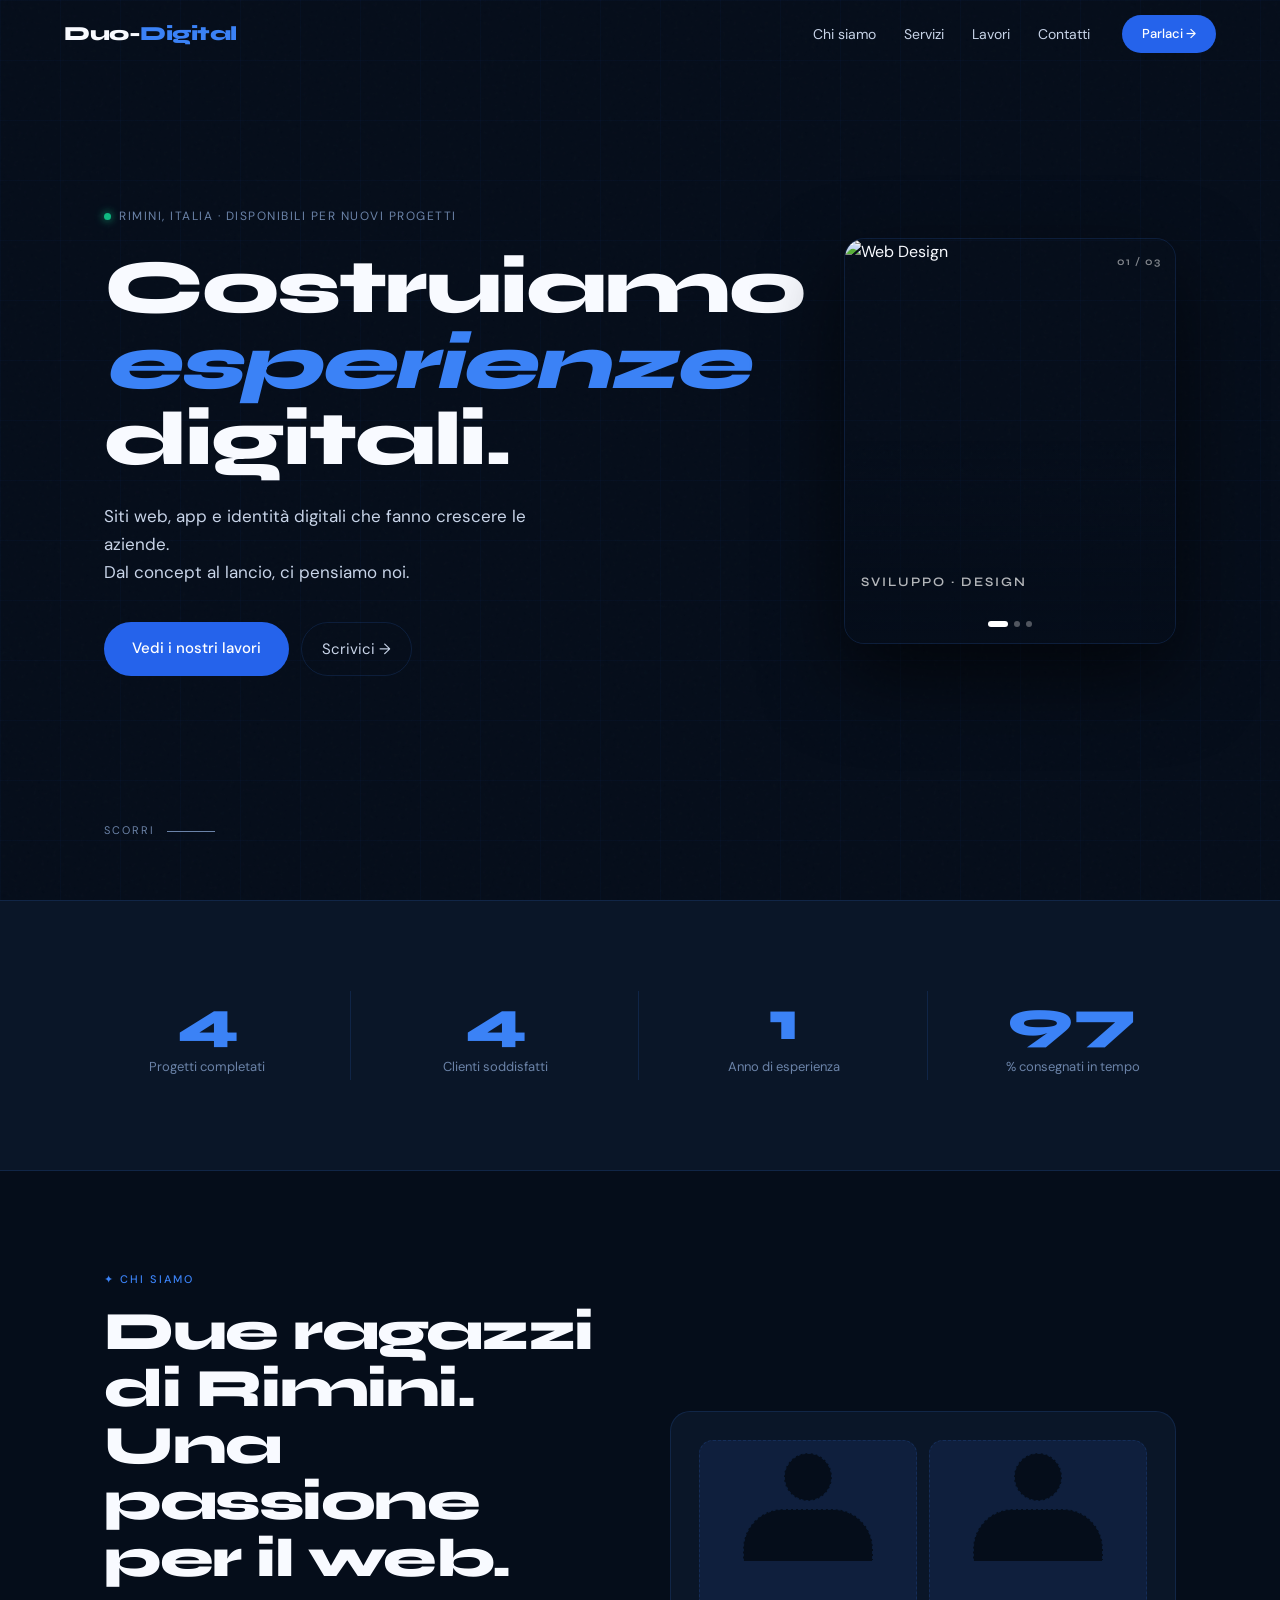
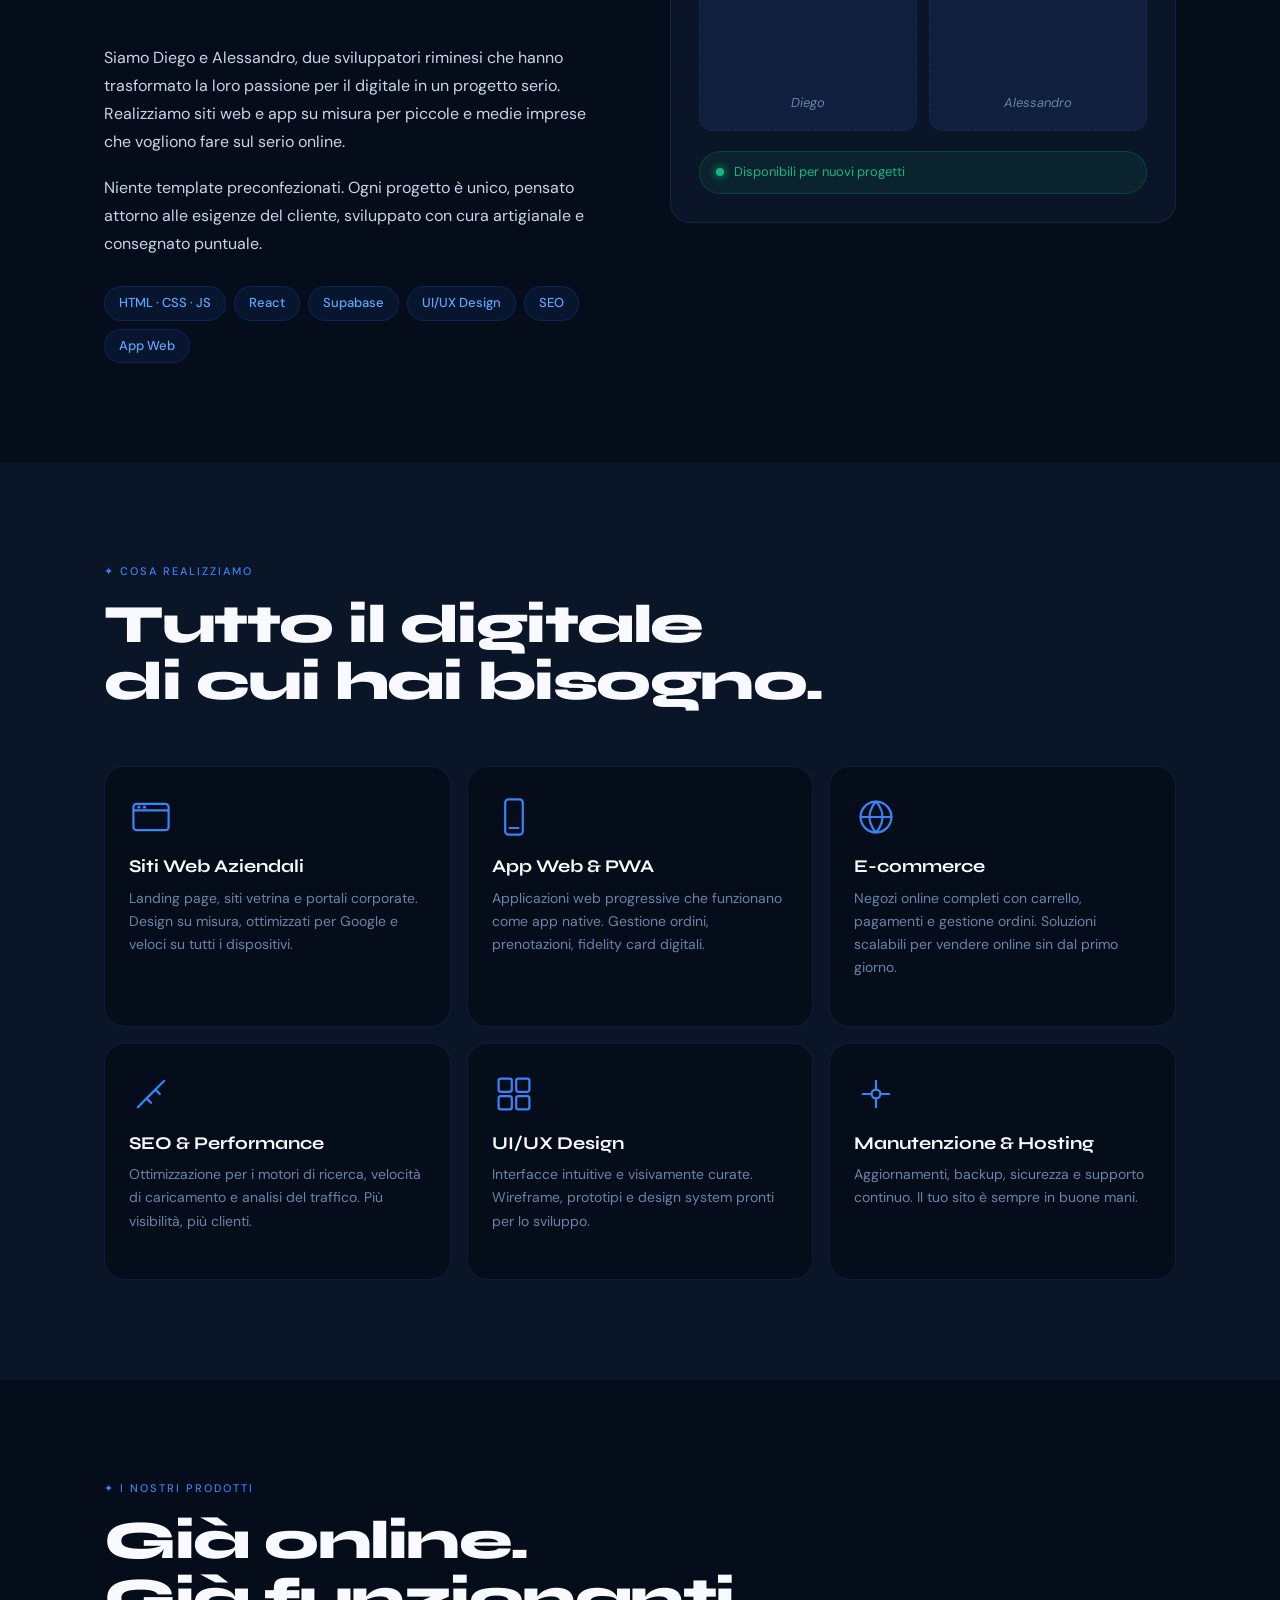
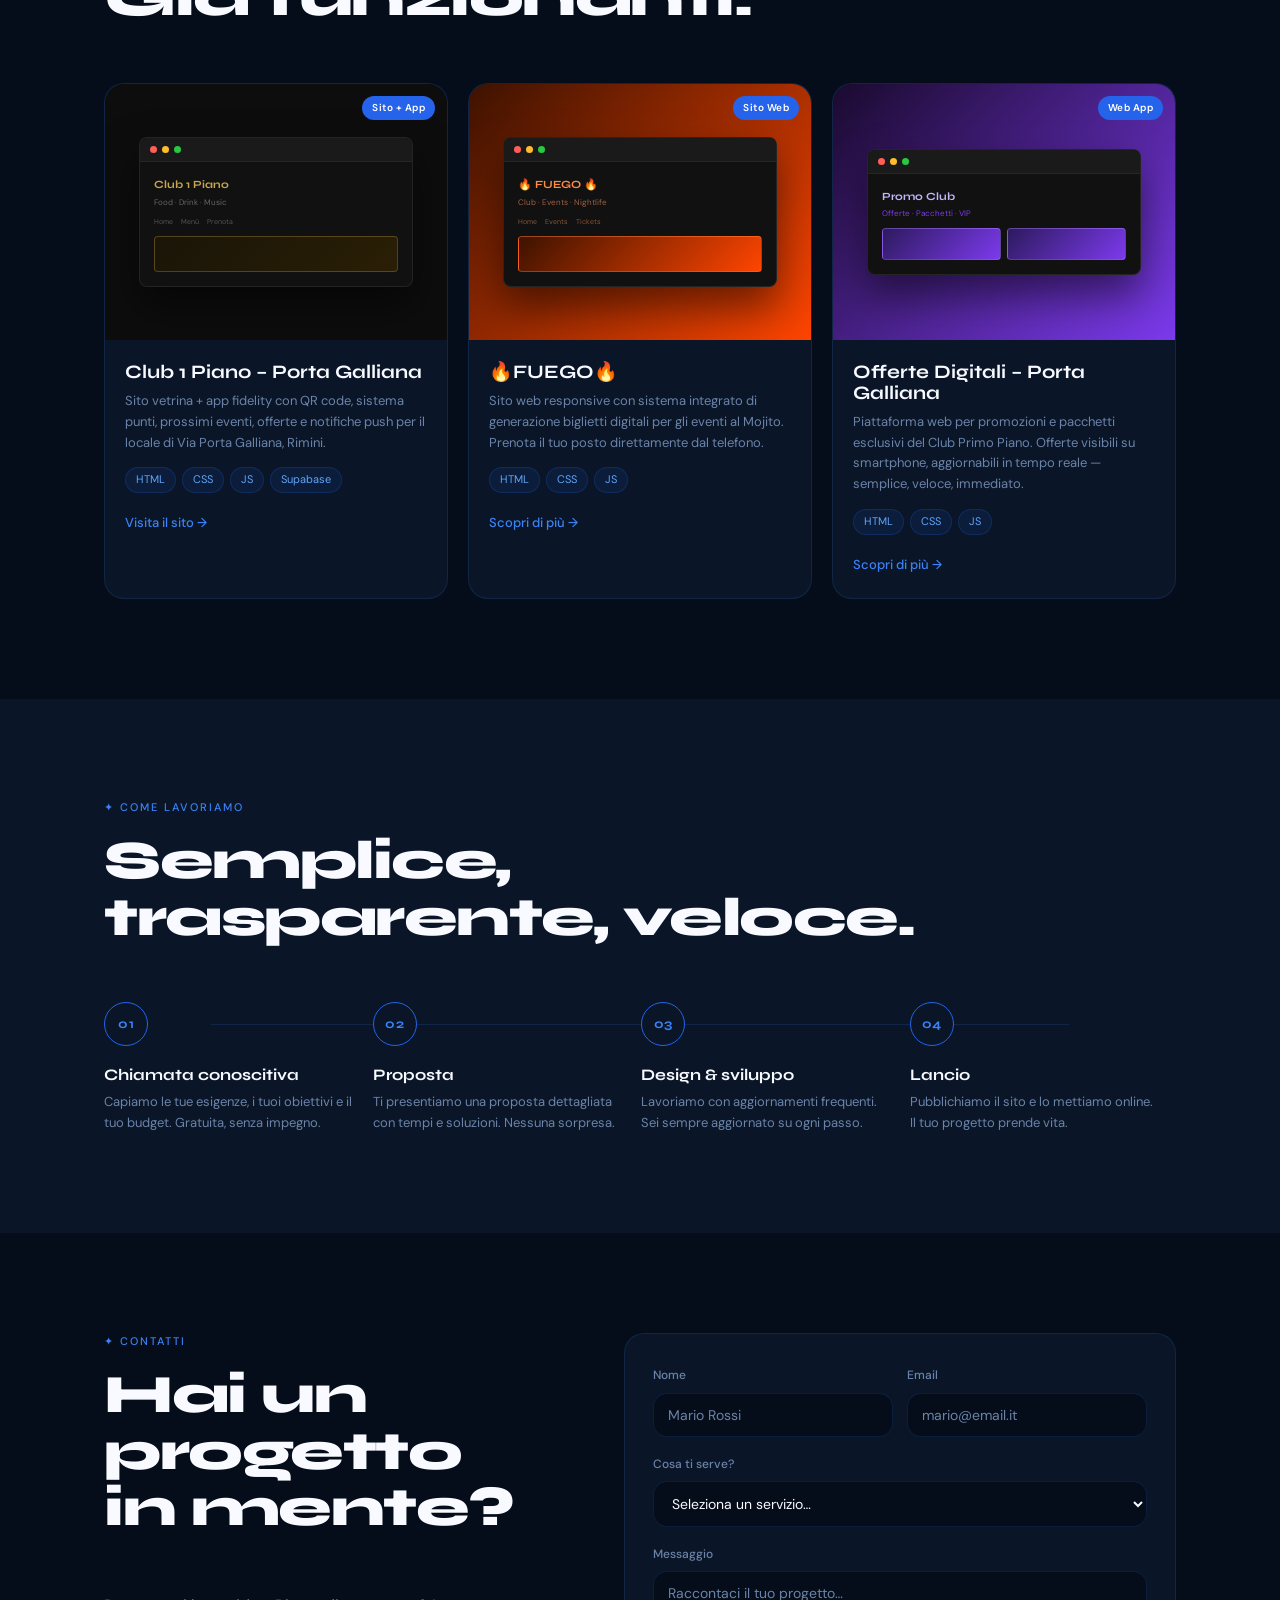
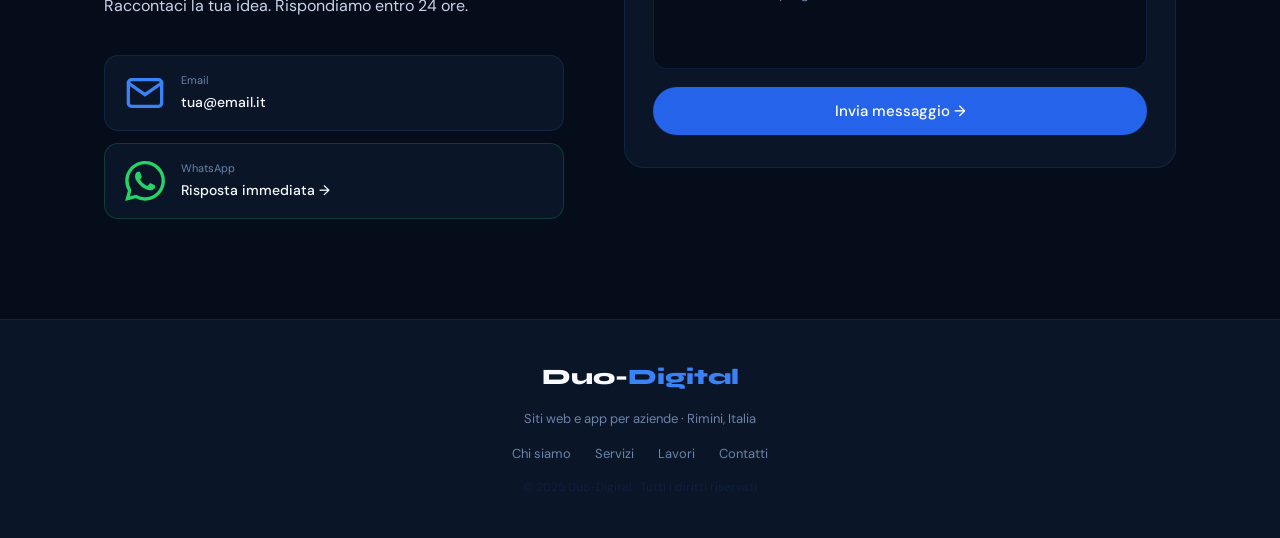
==== index.html @ 4fd8726b "Add Duo-Digital landing page Add a new static Italian landing site for Duo-Digital (index.html) with" ====
<!DOCTYPE html>
<html lang="it">
<head>
<meta charset="UTF-8">
<meta name="viewport" content="width=device-width, initial-scale=1.0">
<title>Duo-Digital — Siti Web per Aziende · Rimini</title>
<meta name="description" content="Creiamo siti web professionali, app e identità digitali per aziende. Rimini.">
<link rel="preconnect" href="https://fonts.googleapis.com">
<link href="https://fonts.googleapis.com/css2?family=Syne:wght@400;600;700;800&family=DM+Sans:ital,wght@0,300;0,400;0,500;1,300&display=swap" rel="stylesheet">
<link rel="stylesheet" href="style.css">
</head>
<body>

<!-- ========== NAV ========== -->
<nav id="navbar">
  <div class="nav-inner">
    <a href="#hero" class="nav-logo">Duo-<span>Digital</span></a>
    <ul class="nav-links" id="nav-links">
      <li><a href="#about" onclick="closeMenu()">Chi siamo</a></li>
      <li><a href="#services" onclick="closeMenu()">Servizi</a></li>
      <li><a href="#works" onclick="closeMenu()">Lavori</a></li>
      <li><a href="#contact" onclick="closeMenu()">Contatti</a></li>
    </ul>
    <a href="#contact" class="nav-cta">Parlaci →</a>
    <button class="nav-burger" id="nav-burger" onclick="toggleMenu()" aria-label="Menu">
      <span></span><span></span><span></span>
    </button>
  </div>
</nav>

<!-- ========== HERO ========== -->
<section id="hero">
  <div class="hero-noise"></div>
  <div class="hero-grid"></div>

  <div class="hero-content">
    <div class="hero-eyebrow reveal">
      <span class="dot"></span> Rimini, Italia · Disponibili per nuovi progetti
    </div>
    <h1 class="hero-title reveal">
      Costruiamo<br>
      <em>esperienze</em><br>
      digitali.
    </h1>
    <p class="hero-sub reveal">
      Siti web, app e identità digitali che fanno crescere le aziende.<br>
      Dal concept al lancio, ci pensiamo noi.
    </p>
    <div class="hero-actions reveal">
      <a href="#works" class="btn-primary">Vedi i nostri lavori</a>
      <a href="#contact" class="btn-ghost">Scrivici →</a>
    </div>
  </div>

  <!-- IMAGE CAROUSEL -->
  <div class="hero-video-wrap reveal">
    <div class="video-carousel" id="videoCarousel">
      <div class="video-slide active">
        <img src="https://images.unsplash.com/photo-1498050108023-c5249f4df085?w=800&q=80&auto=format&fit=crop" alt="Web Design">
        <div class="video-caption">Sviluppo · Design</div>
      </div>
      <div class="video-slide">
        <img src="https://images.unsplash.com/photo-1461749280684-dccba630e2f6?w=800&q=80&auto=format&fit=crop" alt="Codice">
        <div class="video-caption">Codice · Precisione</div>
      </div>
      <div class="video-slide">
        <img src="https://images.unsplash.com/photo-1512941937669-90a1b58e7e9c?w=800&q=80&auto=format&fit=crop" alt="Mobile Responsive">
        <div class="video-caption">Mobile · Responsive</div>
      </div>
    </div>
    <div class="video-dots" id="videoDots">
      <button class="vdot active" onclick="goSlide(0)"></button>
      <button class="vdot" onclick="goSlide(1)"></button>
      <button class="vdot" onclick="goSlide(2)"></button>
    </div>
    <div class="video-counter" id="videoCounter">01 / 03</div>
  </div>

  <div class="hero-scroll-hint">
    <span>Scorri</span>
    <div class="scroll-line"></div>
  </div>
</section>

<!-- ========== NUMBERS ========== -->
<section id="numbers">
  <div class="numbers-inner">
    <div class="number-card reveal">
      <div class="number-val" data-target="4">0</div>
      <div class="number-lbl">Progetti completati</div>
    </div>
    <div class="number-card reveal">
      <div class="number-val" data-target="4">0</div>
      <div class="number-lbl">Clienti soddisfatti</div>
    </div>
    <div class="number-card reveal">
      <div class="number-val" data-target="1">0</div>
      <div class="number-lbl">Anno di esperienza</div>
    </div>
    <div class="number-card reveal">
      <div class="number-val" data-target="100">0</div>
      <div class="number-lbl">% consegnati in tempo</div>
    </div>
  </div>
</section>

<!-- ========== CHI SIAMO ========== -->
<section id="about">
  <div class="section-inner">
    <div class="about-grid">
      <div class="about-left">
        <div class="section-tag reveal">✦ Chi siamo</div>
        <h2 class="section-title reveal">
          Due ragazzi di Rimini.<br>
          Una passione per il web.
        </h2>
        <p class="about-text reveal">
          Siamo Diego e Alessandro, due sviluppatori riminesi che hanno trasformato la loro passione per il digitale in un progetto serio. Realizziamo siti web e app su misura per piccole e medie imprese che vogliono fare sul serio online.
        </p>
        <p class="about-text reveal">
          Niente template preconfezionati. Ogni progetto è unico, pensato attorno alle esigenze del cliente, sviluppato con cura artigianale e consegnato puntuale.
        </p>
        <div class="about-tags reveal">
          <span>HTML · CSS · JS</span>
          <span>React</span>
          <span>Supabase</span>
          <span>UI/UX Design</span>
          <span>SEO</span>
          <span>App Web</span>
        </div>
      </div>
      <div class="about-right reveal">
        <div class="about-card">
          <div class="about-card-photo">
            <div class="about-photo-placeholder">
              <span>Diego</span>
            </div>
            <div class="about-photo-placeholder">
              <span>Alessandro</span>
            </div>
          </div>
          <div class="about-card-badge">
            <div class="badge-pulse"></div>
            Disponibili per nuovi progetti
          </div>
        </div>
      </div>
    </div>
  </div>
</section>

<!-- ========== SERVIZI ========== -->
<section id="services">
  <div class="section-inner">
    <div class="section-tag reveal">✦ Cosa realizziamo</div>
    <h2 class="section-title reveal">Tutto il digitale<br>di cui hai bisogno.</h2>

    <div class="services-grid">
      <div class="service-card reveal">
        <div class="service-icon">
          <svg viewBox="0 0 40 40" fill="none"><rect x="4" y="8" width="32" height="24" rx="3" stroke="currentColor" stroke-width="2"/><path d="M4 14h32" stroke="currentColor" stroke-width="2"/><circle cx="9" cy="11" r="1.5" fill="currentColor"/><circle cx="14" cy="11" r="1.5" fill="currentColor"/></svg>
        </div>
        <h3>Siti Web Aziendali</h3>
        <p>Landing page, siti vetrina e portali corporate. Design su misura, ottimizzati per Google e veloci su tutti i dispositivi.</p>
      </div>
      <div class="service-card reveal">
        <div class="service-icon">
          <svg viewBox="0 0 40 40" fill="none"><rect x="12" y="4" width="16" height="32" rx="3" stroke="currentColor" stroke-width="2"/><path d="M16 30h8" stroke="currentColor" stroke-width="2" stroke-linecap="round"/></svg>
        </div>
        <h3>App Web & PWA</h3>
        <p>Applicazioni web progressive che funzionano come app native. Gestione ordini, prenotazioni, fidelity card digitali.</p>
      </div>
      <div class="service-card reveal">
        <div class="service-icon">
          <svg viewBox="0 0 40 40" fill="none"><circle cx="20" cy="20" r="14" stroke="currentColor" stroke-width="2"/><path d="M20 6C20 6 14 12 14 20s6 14 6 14M20 6c0 0 6 6 6 14s-6 14-6 14M6 20h28" stroke="currentColor" stroke-width="2" stroke-linecap="round"/></svg>
        </div>
        <h3>E-commerce</h3>
        <p>Negozi online completi con carrello, pagamenti e gestione ordini. Soluzioni scalabili per vendere online sin dal primo giorno.</p>
      </div>
      <div class="service-card reveal">
        <div class="service-icon">
          <svg viewBox="0 0 40 40" fill="none"><path d="M8 32L16 24M16 24L20 28M16 24L24 16M24 16L28 20M24 16L32 8" stroke="currentColor" stroke-width="2" stroke-linecap="round"/></svg>
        </div>
        <h3>SEO & Performance</h3>
        <p>Ottimizzazione per i motori di ricerca, velocità di caricamento e analisi del traffico. Più visibilità, più clienti.</p>
      </div>
      <div class="service-card reveal">
        <div class="service-icon">
          <svg viewBox="0 0 40 40" fill="none"><rect x="6" y="6" width="12" height="12" rx="2" stroke="currentColor" stroke-width="2"/><rect x="22" y="6" width="12" height="12" rx="2" stroke="currentColor" stroke-width="2"/><rect x="6" y="22" width="12" height="12" rx="2" stroke="currentColor" stroke-width="2"/><rect x="22" y="22" width="12" height="12" rx="2" stroke="currentColor" stroke-width="2"/></svg>
        </div>
        <h3>UI/UX Design</h3>
        <p>Interfacce intuitive e visivamente curate. Wireframe, prototipi e design system pronti per lo sviluppo.</p>
      </div>
      <div class="service-card reveal">
        <div class="service-icon">
          <svg viewBox="0 0 40 40" fill="none"><path d="M20 8v8M20 24v8M8 20h8M24 20h8" stroke="currentColor" stroke-width="2" stroke-linecap="round"/><circle cx="20" cy="20" r="4" stroke="currentColor" stroke-width="2"/></svg>
        </div>
        <h3>Manutenzione & Hosting</h3>
        <p>Aggiornamenti, backup, sicurezza e supporto continuo. Il tuo sito è sempre in buone mani.</p>
      </div>
    </div>
  </div>
</section>

<!-- ========== PRODOTTI / LAVORI ========== -->
<section id="works">
  <div class="section-inner">
    <div class="section-tag reveal">✦ I nostri prodotti</div>
    <h2 class="section-title reveal">Già online.<br>Già funzionanti.</h2>

    <div class="works-grid">

      <!-- CLUB 1 PIANO -->
      <div class="work-card reveal" data-color="#C9A84C">
        <div class="work-visual work-visual--dark">
          <div class="work-mockup">
            <div class="wm-bar"><span></span><span></span><span></span></div>
            <div class="wm-content wm-club">
              <div class="wm-logo-txt">Club 1 Piano</div>
              <div class="wm-tagline">Food · Drink · Music</div>
              <div class="wm-nav"><span>Home</span><span>Menù</span><span>Prenota</span></div>
              <div class="wm-hero-block"></div>
            </div>
          </div>
          <div class="work-tag">Sito + App</div>
        </div>
        <div class="work-info">
          <h3>Club 1 Piano – Porta Galliana</h3>
          <p>Sito vetrina + app fidelity con QR code, sistema punti, prossimi eventi, offerte e notifiche push per il locale di Via Porta Galliana, Rimini.</p>
          <div class="work-stack"><span>HTML</span><span>CSS</span><span>JS</span><span>Supabase</span></div>
          <a href="https://www.portagalliana-clubprimopiano.com" target="_blank" class="work-link">Visita il sito →</a>
        </div>
      </div>

      <!-- FUEGO -->
      <div class="work-card reveal" data-color="#FF4500">
        <div class="work-visual work-visual--fuego">
          <div class="work-mockup">
            <div class="wm-bar"><span></span><span></span><span></span></div>
            <div class="wm-content wm-fuego">
              <div class="wm-logo-txt">🔥 FUEGO 🔥</div>
              <div class="wm-tagline">Club · Events · Nightlife</div>
              <div class="wm-nav"><span>Home</span><span>Events</span><span>Tickets</span></div>
              <div class="wm-hero-block-fuego"></div>
            </div>
          </div>
          <div class="work-tag work-tag--fire">Sito Web</div>
        </div>
        <div class="work-info">
          <h3>🔥FUEGO🔥</h3>
          <p>Sito web responsive con sistema integrato di generazione biglietti digitali per gli eventi al Mojito. Prenota il tuo posto direttamente dal telefono.</p>
          <div class="work-stack"><span>HTML</span><span>CSS</span><span>JS</span></div>
          <a href="#contact" class="work-link">Scopri di più →</a>
        </div>
      </div>

      <!-- OFFERTE CLUB -->
      <div class="work-card reveal" data-color="#7C3AED">
        <div class="work-visual work-visual--promo">
          <div class="work-mockup">
            <div class="wm-bar"><span></span><span></span><span></span></div>
            <div class="wm-content wm-promo">
              <div class="wm-logo-txt">Promo Club</div>
              <div class="wm-tagline">Offerte · Pacchetti · VIP</div>
              <div class="wm-promo-grid">
                <div class="wm-promo-card"></div>
                <div class="wm-promo-card"></div>
              </div>
            </div>
          </div>
          <div class="work-tag work-tag--promo">Web App</div>
        </div>
        <div class="work-info">
          <h3>Offerte Digitali – Porta Galliana</h3>
          <p>Piattaforma web per promozioni e pacchetti esclusivi del Club Primo Piano. Offerte visibili su smartphone, aggiornabili in tempo reale — semplice, veloce, immediato.</p>
          <div class="work-stack"><span>HTML</span><span>CSS</span><span>JS</span></div>
          <a href="#contact" class="work-link">Scopri di più →</a>
        </div>
      </div>

    </div>
  </div>
</section>

<!-- ========== PROCESSO ========== -->
<section id="process">
  <div class="section-inner">
    <div class="section-tag reveal">✦ Come lavoriamo</div>
    <h2 class="section-title reveal">Semplice,<br>trasparente, veloce.</h2>
    <div class="process-steps">
      <div class="process-step reveal">
        <div class="step-num">01</div>
        <div class="step-body">
          <h4>Chiamata conoscitiva</h4>
          <p>Capiamo le tue esigenze, i tuoi obiettivi e il tuo budget. Gratuita, senza impegno.</p>
        </div>
      </div>
      <div class="process-step reveal">
        <div class="step-num">02</div>
        <div class="step-body">
          <h4>Proposta</h4>
          <p>Ti presentiamo una proposta dettagliata con tempi e soluzioni. Nessuna sorpresa.</p>
        </div>
      </div>
      <div class="process-step reveal">
        <div class="step-num">03</div>
        <div class="step-body">
          <h4>Design & sviluppo</h4>
          <p>Lavoriamo con aggiornamenti frequenti. Sei sempre aggiornato su ogni passo.</p>
        </div>
      </div>
      <div class="process-step reveal">
        <div class="step-num">04</div>
        <div class="step-body">
          <h4>Lancio</h4>
          <p>Pubblichiamo il sito e lo mettiamo online. Il tuo progetto prende vita.</p>
        </div>
      </div>
    </div>
  </div>
</section>

<!-- ========== CONTATTI ========== -->
<section id="contact">
  <div class="section-inner">
    <div class="contact-grid">
      <div class="contact-left">
        <div class="section-tag reveal">✦ Contatti</div>
        <h2 class="section-title reveal">Hai un progetto<br>in mente?</h2>
        <p class="contact-sub reveal">Raccontaci la tua idea. Rispondiamo entro 24 ore.</p>
        <div class="contact-channels reveal">
          <a href="mailto:tua@email.it" class="channel-card" id="email-card">
            <div class="channel-icon">
              <svg viewBox="0 0 24 24" fill="none"><path d="M4 4h16c1.1 0 2 .9 2 2v12c0 1.1-.9 2-2 2H4c-1.1 0-2-.9-2-2V6c0-1.1.9-2 2-2z" stroke="currentColor" stroke-width="2" stroke-linecap="round"/><polyline points="22,6 12,13 2,6" stroke="currentColor" stroke-width="2" stroke-linecap="round"/></svg>
            </div>
            <div>
              <div class="channel-label">Email</div>
              <div class="channel-val" id="contact-email">tua@email.it</div>
            </div>
          </a>
          <a href="https://wa.me/39NUMERODIEGO" target="_blank" class="channel-card channel-wa">
            <div class="channel-icon">
              <svg viewBox="0 0 24 24" fill="currentColor"><path d="M17.472 14.382c-.297-.149-1.758-.867-2.03-.967-.273-.099-.471-.148-.67.15-.197.297-.767.966-.94 1.164-.173.199-.347.223-.644.075-.297-.15-1.255-.463-2.39-1.475-.883-.788-1.48-1.761-1.653-2.059-.173-.297-.018-.458.13-.606.134-.133.298-.347.446-.52.149-.174.198-.298.298-.497.099-.198.05-.371-.025-.52-.075-.149-.669-1.612-.916-2.207-.242-.579-.487-.5-.669-.51-.173-.008-.371-.01-.57-.01-.198 0-.52.074-.792.372-.272.297-1.04 1.016-1.04 2.479 0 1.462 1.065 2.875 1.213 3.074.149.198 2.096 3.2 5.077 4.487.709.306 1.262.489 1.694.625.712.227 1.36.195 1.871.118.571-.085 1.758-.719 2.006-1.413.248-.694.248-1.289.173-1.413-.074-.124-.272-.198-.57-.347m-5.421 7.403h-.004a9.87 9.87 0 01-5.031-1.378l-.361-.214-3.741.982.998-3.648-.235-.374a9.86 9.86 0 01-1.51-5.26c.001-5.45 4.436-9.884 9.888-9.884 2.64 0 5.122 1.03 6.988 2.898a9.825 9.825 0 012.893 6.994c-.003 5.45-4.437 9.884-9.885 9.884m8.413-18.297A11.815 11.815 0 0012.05 0C5.495 0 .16 5.335.157 11.892c0 2.096.547 4.142 1.588 5.945L.057 24l6.305-1.654a11.882 11.882 0 005.683 1.448h.005c6.554 0 11.89-5.335 11.893-11.893a11.821 11.821 0 00-3.48-8.413z"/></svg>
            </div>
            <div>
              <div class="channel-label">WhatsApp</div>
              <div class="channel-val">Risposta immediata →</div>
            </div>
          </a>
        </div>
      </div>
      <div class="contact-right reveal">
        <form class="contact-form" id="contact-form" onsubmit="sendEmail(event)">
          <div class="form-row">
            <div class="form-group">
              <label>Nome</label>
              <input type="text" id="f-name" placeholder="Mario Rossi" required>
            </div>
            <div class="form-group">
              <label>Email</label>
              <input type="email" id="f-email" placeholder="mario@email.it" required>
            </div>
          </div>
          <div class="form-group">
            <label>Cosa ti serve?</label>
            <select id="f-type">
              <option value="">Seleziona un servizio…</option>
              <option>Sito web aziendale</option>
              <option>App web / PWA</option>
              <option>E-commerce</option>
              <option>SEO & Performance</option>
              <option>Altro</option>
            </select>
          </div>
          <div class="form-group">
            <label>Messaggio</label>
            <textarea id="f-msg" rows="4" placeholder="Raccontaci il tuo progetto…" required></textarea>
          </div>
          <button type="submit" class="form-submit" id="form-submit-btn">
            Invia messaggio →
          </button>
          <div id="form-success" class="form-success hidden">
            ✓ Messaggio inviato! Ti rispondiamo entro 24h.
          </div>
        </form>
      </div>
    </div>
  </div>
</section>

<!-- ========== FOOTER ========== -->
<footer>
  <div class="footer-inner">
    <div class="footer-logo">Duo-<span>Digital</span></div>
    <div class="footer-tagline">Siti web e app per aziende · Rimini, Italia</div>
    <div class="footer-links">
      <a href="#about">Chi siamo</a>
      <a href="#services">Servizi</a>
      <a href="#works">Lavori</a>
      <a href="#contact">Contatti</a>
    </div>
    <div class="footer-bottom">
      © 2025 Duo-Digital · Tutti i diritti riservati
    </div>
  </div>
</footer>

<script src="script.js"></script>
</body>
</html>
---- style.css ----
/* ==========================================
   WEBCRAFT STUDIO — CSS
   Palette: Deep navy · Electric blue · White
   Font: Syne (display) + DM Sans (body)
   ========================================== */

:root {
  --navy:   #050D1A;
  --navy2:  #0A1628;
  --navy3:  #0F1F3D;
  --blue:   #2563EB;
  --blue2:  #3B82F6;
  --blue-g: #60A5FA;
  --white:  #F8FAFF;
  --off:    #C8D4E8;
  --muted:  #6B83A8;
  --border: rgba(59,130,246,0.15);
  --radius: 14px;
  --radius-lg: 20px;
}

*, *::before, *::after { box-sizing: border-box; margin: 0; padding: 0; }

html { scroll-behavior: smooth; }

body {
  background: var(--navy);
  color: var(--white);
  font-family: 'DM Sans', sans-serif;
  font-size: 16px;
  line-height: 1.6;
  overflow-x: hidden;
}

/* ===== SCROLLBAR ===== */
::-webkit-scrollbar { width: 4px; }
::-webkit-scrollbar-track { background: var(--navy); }
::-webkit-scrollbar-thumb { background: var(--blue); border-radius: 4px; }

/* ===== TYPOGRAPHY ===== */
h1, h2, h3, h4 { font-family: 'Syne', sans-serif; line-height: 1.1; }
em { font-style: italic; color: var(--blue2); }

/* ===== BUTTONS ===== */
.btn-primary {
  display: inline-block;
  background: var(--blue);
  color: #fff;
  padding: 14px 28px;
  border-radius: 40px;
  font-size: 15px;
  font-weight: 500;
  text-decoration: none;
  transition: transform 0.18s, box-shadow 0.18s, background 0.18s;
  box-shadow: 0 0 0 0 rgba(37,99,235,0.4);
}
.btn-primary:hover {
  background: var(--blue2);
  transform: translateY(-2px);
  box-shadow: 0 8px 32px rgba(37,99,235,0.35);
}

.btn-ghost {
  display: inline-block;
  color: var(--off);
  font-size: 15px;
  text-decoration: none;
  padding: 14px 20px;
  border-radius: 40px;
  border: 1px solid var(--border);
  transition: border-color 0.18s, color 0.18s;
}
.btn-ghost:hover { border-color: var(--blue2); color: var(--white); }

/* ===== NAV ===== */
#navbar {
  position: fixed;
  top: 0; left: 0; right: 0;
  z-index: 100;
  padding: 0 5%;
  transition: background 0.3s, box-shadow 0.3s;
}
#navbar.scrolled {
  background: rgba(5,13,26,0.92);
  backdrop-filter: blur(14px);
  box-shadow: 0 1px 0 var(--border);
}

.nav-inner {
  max-width: 1200px;
  margin: 0 auto;
  display: flex;
  align-items: center;
  height: 68px;
  gap: 32px;
}

.nav-logo {
  font-family: 'Syne', sans-serif;
  font-weight: 800;
  font-size: 20px;
  color: var(--white);
  text-decoration: none;
  letter-spacing: -0.5px;
  flex-shrink: 0;
}
.nav-logo span { color: var(--blue2); }

.nav-links {
  display: flex;
  gap: 28px;
  list-style: none;
  margin-left: auto;
}
.nav-links a {
  color: var(--off);
  text-decoration: none;
  font-size: 14px;
  font-weight: 400;
  transition: color 0.18s;
}
.nav-links a:hover { color: var(--white); }

.nav-cta {
  background: var(--blue);
  color: #fff;
  text-decoration: none;
  font-size: 13px;
  font-weight: 500;
  padding: 9px 20px;
  border-radius: 40px;
  transition: background 0.18s, transform 0.15s;
  flex-shrink: 0;
}
.nav-cta:hover { background: var(--blue2); transform: translateY(-1px); }

.nav-burger {
  display: none;
  flex-direction: column;
  gap: 5px;
  background: none;
  border: none;
  cursor: pointer;
  padding: 6px;
  margin-left: auto;
}
.nav-burger span {
  display: block;
  width: 22px;
  height: 2px;
  background: var(--white);
  border-radius: 2px;
  transition: transform 0.25s, opacity 0.25s;
}

/* ===== HERO ===== */
#hero {
  min-height: 100vh;
  display: grid;
  grid-template-columns: 1fr 1fr;
  grid-template-rows: 1fr auto;
  align-items: center;
  gap: 40px;
  padding: 120px 5% 60px;
  max-width: 1200px;
  margin: 0 auto;
  position: relative;
}

.hero-noise {
  position: fixed;
  inset: 0;
  background-image: url("data:image/svg+xml,%3Csvg viewBox='0 0 256 256' xmlns='http://www.w3.org/2000/svg'%3E%3Cfilter id='n'%3E%3CfeTurbulence type='fractalNoise' baseFrequency='0.9' numOctaves='4' stitchTiles='stitch'/%3E%3C/filter%3E%3Crect width='100%25' height='100%25' filter='url(%23n)' opacity='0.04'/%3E%3C/svg%3E");
  pointer-events: none;
  z-index: 0;
  opacity: 0.5;
}

.hero-grid {
  position: fixed;
  inset: 0;
  background-image:
    linear-gradient(rgba(37,99,235,0.04) 1px, transparent 1px),
    linear-gradient(90deg, rgba(37,99,235,0.04) 1px, transparent 1px);
  background-size: 60px 60px;
  pointer-events: none;
  z-index: 0;
}

.hero-content {
  position: relative;
  z-index: 1;
  grid-column: 1;
}

.hero-eyebrow {
  display: flex;
  align-items: center;
  gap: 8px;
  font-size: 12px;
  color: var(--muted);
  letter-spacing: 1.5px;
  text-transform: uppercase;
  margin-bottom: 24px;
}
.hero-eyebrow .dot {
  width: 7px; height: 7px;
  border-radius: 50%;
  background: #10B981;
  box-shadow: 0 0 8px #10B981;
  animation: pulse-green 2s ease-in-out infinite;
  flex-shrink: 0;
}
@keyframes pulse-green {
  0%,100% { opacity: 1; }
  50% { opacity: 0.4; }
}

.hero-title {
  font-size: clamp(44px, 6vw, 76px);
  font-weight: 800;
  line-height: 1.0;
  letter-spacing: -2px;
  margin-bottom: 24px;
  color: var(--white);
}

.hero-sub {
  font-size: 17px;
  color: var(--off);
  line-height: 1.65;
  margin-bottom: 36px;
  max-width: 440px;
}

.hero-actions {
  display: flex;
  gap: 12px;
  flex-wrap: wrap;
}

/* VIDEO CAROUSEL */
.hero-video-wrap {
  position: relative;
  z-index: 1;
  grid-column: 2;
  border-radius: var(--radius-lg);
  overflow: hidden;
  border: 1px solid var(--border);
  box-shadow: 0 32px 80px rgba(0,0,0,0.6);
  aspect-ratio: 9/11;
  max-height: 560px;
}

.video-carousel { position: relative; width: 100%; height: 100%; }

.video-slide {
  position: absolute;
  inset: 0;
  opacity: 0;
  transition: opacity 0.8s ease;
}
.video-slide.active { opacity: 1; }

.video-slide video,
.video-slide img {
  width: 100%;
  height: 100%;
  object-fit: cover;
}

.video-slide::after {
  content: '';
  position: absolute;
  inset: 0;
  background: linear-gradient(to bottom, transparent 50%, rgba(5,13,26,0.8));
}

.video-caption {
  position: absolute;
  bottom: 50px;
  left: 16px;
  z-index: 2;
  font-family: 'Syne', sans-serif;
  font-size: 13px;
  font-weight: 600;
  letter-spacing: 2px;
  text-transform: uppercase;
  color: rgba(255,255,255,0.7);
}

.video-dots {
  position: absolute;
  bottom: 16px;
  left: 50%;
  transform: translateX(-50%);
  z-index: 3;
  display: flex;
  gap: 6px;
}
.vdot {
  width: 6px; height: 6px;
  border-radius: 50%;
  background: rgba(255,255,255,0.3);
  border: none;
  cursor: pointer;
  transition: background 0.2s, width 0.2s;
  padding: 0;
}
.vdot.active { background: #fff; width: 20px; border-radius: 3px; }

.video-counter {
  position: absolute;
  top: 14px;
  right: 14px;
  z-index: 3;
  font-size: 11px;
  font-family: 'Syne', sans-serif;
  font-weight: 600;
  color: rgba(255,255,255,0.5);
  letter-spacing: 1px;
}

.hero-scroll-hint {
  grid-column: 1 / -1;
  display: flex;
  align-items: center;
  gap: 12px;
  font-size: 11px;
  color: var(--muted);
  letter-spacing: 2px;
  text-transform: uppercase;
  margin-top: 20px;
}
.scroll-line {
  width: 48px;
  height: 1px;
  background: var(--muted);
  position: relative;
  overflow: hidden;
}
.scroll-line::after {
  content: '';
  position: absolute;
  left: -100%;
  top: 0;
  width: 100%;
  height: 100%;
  background: var(--blue2);
  animation: scrollAnim 2s ease-in-out infinite;
}
@keyframes scrollAnim {
  0% { left: -100%; } 100% { left: 100%; }
}

/* ===== NUMBERS ===== */
#numbers {
  background: var(--navy2);
  border-top: 1px solid var(--border);
  border-bottom: 1px solid var(--border);
  padding: 60px 5%;
}
.numbers-inner {
  max-width: 1200px;
  margin: 0 auto;
  display: grid;
  grid-template-columns: repeat(4, 1fr);
  gap: 2px;
}
.number-card {
  text-align: center;
  padding: 32px 20px;
  position: relative;
}
.number-card::after {
  content: '';
  position: absolute;
  right: 0; top: 20%; bottom: 20%;
  width: 1px;
  background: var(--border);
}
.number-card:last-child::after { display: none; }
.number-val {
  font-family: 'Syne', sans-serif;
  font-size: clamp(36px, 5vw, 56px);
  font-weight: 800;
  color: var(--blue2);
  line-height: 1;
  margin-bottom: 8px;
}
.number-lbl { font-size: 13px; color: var(--muted); }

/* ===== SECTION COMMONS ===== */
.section-inner {
  max-width: 1200px;
  margin: 0 auto;
  padding: 100px 5%;
}
.section-tag {
  font-size: 11px;
  color: var(--blue2);
  letter-spacing: 2px;
  text-transform: uppercase;
  margin-bottom: 16px;
  font-weight: 500;
}
.section-title {
  font-size: clamp(32px, 4.5vw, 54px);
  font-weight: 800;
  letter-spacing: -1.5px;
  margin-bottom: 56px;
  line-height: 1.05;
}

/* ===== ABOUT ===== */
#about { background: var(--navy); }
.about-grid {
  display: grid;
  grid-template-columns: 1fr 1fr;
  gap: 60px;
  align-items: center;
}
.about-text {
  font-size: 16px;
  color: var(--off);
  line-height: 1.75;
  margin-bottom: 18px;
}
.about-tags {
  display: flex;
  flex-wrap: wrap;
  gap: 8px;
  margin-top: 28px;
}
.about-tags span {
  background: rgba(37,99,235,0.1);
  color: var(--blue-g);
  border: 1px solid rgba(37,99,235,0.2);
  border-radius: 40px;
  padding: 6px 14px;
  font-size: 13px;
  font-weight: 500;
}

.about-card {
  background: var(--navy2);
  border: 1px solid var(--border);
  border-radius: var(--radius-lg);
  padding: 28px;
}
.about-card-photo {
  display: grid;
  grid-template-columns: 1fr 1fr;
  gap: 12px;
  margin-bottom: 20px;
}
.about-photo-placeholder {
  aspect-ratio: 3/4;
  background: var(--navy3);
  border-radius: var(--radius);
  border: 1px dashed var(--border);
  display: flex;
  align-items: flex-end;
  justify-content: center;
  padding-bottom: 16px;
  font-size: 13px;
  color: var(--muted);
  font-style: italic;
  position: relative;
  overflow: hidden;
}
.about-photo-placeholder::before {
  content: '';
  position: absolute;
  top: 12px; left: 50%; transform: translateX(-50%);
  width: 48px; height: 48px;
  border-radius: 50%;
  background: var(--navy);
  border: 1px dashed var(--border);
}
.about-photo-placeholder::after {
  content: '';
  position: absolute;
  top: 68px; left: 20%; right: 20%;
  height: 52px;
  border-radius: 40px 40px 0 0;
  background: var(--navy);
  border: 1px dashed var(--border);
  border-bottom: none;
}
.about-card-badge {
  display: flex;
  align-items: center;
  gap: 10px;
  font-size: 13px;
  color: #10B981;
  background: rgba(16,185,129,0.08);
  border: 1px solid rgba(16,185,129,0.2);
  border-radius: 40px;
  padding: 10px 16px;
}
.badge-pulse {
  width: 8px; height: 8px;
  border-radius: 50%;
  background: #10B981;
  box-shadow: 0 0 8px #10B981;
  flex-shrink: 0;
  animation: pulse-green 2s ease-in-out infinite;
}

/* ===== SERVICES ===== */
#services { background: var(--navy2); }
.services-grid {
  display: grid;
  grid-template-columns: repeat(3, 1fr);
  gap: 16px;
}
.service-card {
  background: var(--navy);
  border: 1px solid var(--border);
  border-radius: var(--radius-lg);
  padding: 28px 24px;
  transition: border-color 0.2s, transform 0.2s, box-shadow 0.2s;
  position: relative;
  overflow: hidden;
}
.service-card::before {
  content: '';
  position: absolute;
  top: 0; left: 0; right: 0;
  height: 2px;
  background: linear-gradient(90deg, var(--blue), var(--blue-g));
  transform: scaleX(0);
  transform-origin: left;
  transition: transform 0.3s ease;
}
.service-card:hover {
  border-color: rgba(59,130,246,0.4);
  transform: translateY(-4px);
  box-shadow: 0 20px 40px rgba(0,0,0,0.3);
}
.service-card:hover::before { transform: scaleX(1); }

.service-icon {
  width: 44px; height: 44px;
  color: var(--blue2);
  margin-bottom: 18px;
}
.service-icon svg { width: 100%; height: 100%; }
.service-card h3 {
  font-size: 18px;
  font-weight: 700;
  margin-bottom: 10px;
  color: var(--white);
}
.service-card p {
  font-size: 14px;
  color: var(--muted);
  line-height: 1.65;
  margin-bottom: 18px;
}
.service-price {
  font-family: 'Syne', sans-serif;
  font-weight: 700;
  font-size: 15px;
  color: var(--blue2);
}

/* ===== WORKS ===== */
#works { background: var(--navy); }
.works-grid {
  display: grid;
  grid-template-columns: repeat(3, 1fr);
  gap: 20px;
}
.work-card {
  background: var(--navy2);
  border: 1px solid var(--border);
  border-radius: var(--radius-lg);
  overflow: hidden;
  transition: transform 0.22s, box-shadow 0.22s;
}
.work-card:hover { transform: translateY(-6px); box-shadow: 0 24px 60px rgba(0,0,0,0.4); }

.work-visual {
  position: relative;
  aspect-ratio: 4/3;
  overflow: hidden;
  display: flex;
  align-items: center;
  justify-content: center;
}
.work-visual--dark   { background: #0D0D0D; }
.work-visual--blue   { background: linear-gradient(135deg, #1e3a6e, #2563EB); }
.work-visual--green  { background: linear-gradient(135deg, #064e3b, #10B981); }
.work-visual--fuego  { background: linear-gradient(135deg, #3D1200, #FF4500); }
.work-visual--promo  { background: linear-gradient(135deg, #1a0a2e, #7C3AED); }

.work-mockup {
  width: 80%;
  background: #111;
  border-radius: 8px;
  border: 1px solid rgba(255,255,255,0.08);
  overflow: hidden;
  box-shadow: 0 20px 40px rgba(0,0,0,0.5);
}
.wm-bar {
  height: 24px;
  background: #1a1a1a;
  display: flex;
  align-items: center;
  gap: 5px;
  padding: 0 10px;
  border-bottom: 1px solid rgba(255,255,255,0.05);
}
.wm-bar span {
  width: 7px; height: 7px;
  border-radius: 50%;
  background: rgba(255,255,255,0.12);
}
.wm-bar span:first-child { background: #FF5F57; }
.wm-bar span:nth-child(2) { background: #FEBC2E; }
.wm-bar span:nth-child(3) { background: #28C840; }

.wm-content { padding: 14px; }

.wm-club .wm-logo-txt {
  font-family: 'Syne', sans-serif;
  font-size: 11px;
  color: #C9A84C;
  font-weight: 700;
  margin-bottom: 2px;
}
.wm-club .wm-tagline { font-size: 8px; color: #666; margin-bottom: 8px; }
.wm-club .wm-nav {
  display: flex;
  gap: 8px;
  margin-bottom: 8px;
}
.wm-club .wm-nav span { font-size: 7px; color: #555; }
.wm-club .wm-hero-block {
  height: 36px;
  background: linear-gradient(135deg, #1A1508, #2A1F05);
  border-radius: 4px;
  border: 1px solid rgba(201,168,76,0.3);
}

.wm-placeholder-lines { padding: 4px; }

.wm-fuego .wm-logo-txt {
  font-family: 'Syne', sans-serif;
  font-size: 11px;
  color: #FF8C42;
  font-weight: 700;
  margin-bottom: 2px;
}
.wm-fuego .wm-tagline { font-size: 8px; color: #a06040; margin-bottom: 8px; }
.wm-fuego .wm-nav {
  display: flex;
  gap: 8px;
  margin-bottom: 8px;
}
.wm-fuego .wm-nav span { font-size: 7px; color: #885533; }
.wm-hero-block-fuego {
  height: 36px;
  background: linear-gradient(135deg, #3D1200, #FF4500);
  border-radius: 4px;
  border: 1px solid rgba(255,140,66,0.4);
}

.wm-promo .wm-logo-txt {
  font-family: 'Syne', sans-serif;
  font-size: 11px;
  color: #C4B5FD;
  font-weight: 700;
  margin-bottom: 2px;
}
.wm-promo .wm-tagline { font-size: 8px; color: #7C3AED; margin-bottom: 8px; }
.wm-promo-grid {
  display: grid;
  grid-template-columns: 1fr 1fr;
  gap: 6px;
}
.wm-promo-card {
  height: 32px;
  background: linear-gradient(135deg, #2d1a5e, #7C3AED);
  border-radius: 4px;
  border: 1px solid rgba(196,181,253,0.25);
}

.work-tag--fire {
  background: #FF4500;
  color: #fff;
}
.work-tag--promo {
  background: #7C3AED;
  color: #fff;
}

.work-tag {
  position: absolute;
  top: 12px; right: 12px;
  background: var(--blue);
  color: #fff;
  font-size: 10px;
  font-weight: 600;
  padding: 4px 10px;
  border-radius: 20px;
  letter-spacing: 0.5px;
}
.work-tag--soon {
  background: rgba(255,255,255,0.12);
  color: rgba(255,255,255,0.7);
  border: 1px solid rgba(255,255,255,0.15);
}

.work-info { padding: 22px 20px; }
.work-info h3 {
  font-size: 19px;
  font-weight: 700;
  margin-bottom: 8px;
}
.work-info p {
  font-size: 13px;
  color: var(--muted);
  line-height: 1.6;
  margin-bottom: 14px;
}
.work-stack {
  display: flex;
  flex-wrap: wrap;
  gap: 6px;
  margin-bottom: 16px;
}
.work-stack span {
  background: rgba(37,99,235,0.1);
  color: var(--blue-g);
  font-size: 11px;
  padding: 3px 10px;
  border-radius: 20px;
  border: 1px solid rgba(37,99,235,0.2);
}
.work-link {
  font-size: 13px;
  color: var(--blue2);
  text-decoration: none;
  font-weight: 500;
  transition: color 0.18s;
}
.work-link:hover { color: var(--blue-g); }

/* ===== PROCESS ===== */
#process { background: var(--navy2); }
.process-steps {
  display: grid;
  grid-template-columns: repeat(4, 1fr);
  gap: 2px;
  position: relative;
}
.process-steps::before {
  content: '';
  position: absolute;
  top: 22px;
  left: 10%;
  right: 10%;
  height: 1px;
  background: var(--border);
}
.process-step {
  padding: 0 16px 0 0;
  position: relative;
  z-index: 1;
}
.step-num {
  font-family: 'Syne', sans-serif;
  font-size: 13px;
  font-weight: 700;
  color: var(--blue2);
  background: var(--navy2);
  border: 1px solid var(--blue);
  width: 44px; height: 44px;
  border-radius: 50%;
  display: flex; align-items: center; justify-content: center;
  margin-bottom: 20px;
  letter-spacing: 0.5px;
}
.step-body h4 {
  font-size: 16px;
  font-weight: 700;
  margin-bottom: 8px;
  color: var(--white);
}
.step-body p {
  font-size: 13px;
  color: var(--muted);
  line-height: 1.6;
}

/* ===== CONTACT ===== */
#contact { background: var(--navy); }
.contact-grid {
  display: grid;
  grid-template-columns: 1fr 1.2fr;
  gap: 60px;
  align-items: start;
}
.contact-sub {
  font-size: 16px;
  color: var(--off);
  margin-bottom: 36px;
}
.contact-channels {
  display: flex;
  flex-direction: column;
  gap: 12px;
}
.channel-card {
  display: flex;
  align-items: center;
  gap: 16px;
  background: var(--navy2);
  border: 1px solid var(--border);
  border-radius: var(--radius);
  padding: 16px 20px;
  text-decoration: none;
  transition: border-color 0.18s, transform 0.18s;
}
.channel-card:hover { border-color: var(--blue2); transform: translateX(4px); }
.channel-wa { border-color: rgba(37,211,102,0.2); }
.channel-wa:hover { border-color: #25D366; }
.channel-wa .channel-icon { color: #25D366; }
.channel-icon {
  width: 40px; height: 40px;
  color: var(--blue2);
  flex-shrink: 0;
}
.channel-icon svg { width: 100%; height: 100%; }
.channel-label { font-size: 11px; color: var(--muted); margin-bottom: 2px; }
.channel-val { font-size: 14px; color: var(--white); font-weight: 500; }

/* FORM */
.contact-form {
  background: var(--navy2);
  border: 1px solid var(--border);
  border-radius: var(--radius-lg);
  padding: 32px 28px;
  display: flex;
  flex-direction: column;
  gap: 18px;
}
.form-row { display: grid; grid-template-columns: 1fr 1fr; gap: 14px; }
.form-group { display: flex; flex-direction: column; gap: 7px; }
.form-group label { font-size: 12px; color: var(--muted); font-weight: 500; }
.form-group input,
.form-group select,
.form-group textarea {
  background: var(--navy);
  border: 1px solid var(--border);
  border-radius: var(--radius);
  color: var(--white);
  font-size: 14px;
  font-family: 'DM Sans', sans-serif;
  padding: 12px 14px;
  outline: none;
  transition: border-color 0.18s;
  resize: none;
}
.form-group input:focus,
.form-group select:focus,
.form-group textarea:focus { border-color: var(--blue2); }
.form-group input::placeholder,
.form-group textarea::placeholder { color: var(--muted); }
.form-group select option { background: var(--navy); }

.form-submit {
  background: var(--blue);
  color: #fff;
  border: none;
  border-radius: 40px;
  padding: 14px;
  font-size: 15px;
  font-weight: 500;
  font-family: 'DM Sans', sans-serif;
  cursor: pointer;
  transition: background 0.18s, transform 0.12s;
}
.form-submit:hover { background: var(--blue2); }
.form-submit:active { transform: scale(0.98); }
.form-submit:disabled { opacity: 0.5; }

.form-success {
  background: rgba(16,185,129,0.1);
  border: 1px solid rgba(16,185,129,0.3);
  color: #10B981;
  border-radius: var(--radius);
  padding: 12px 16px;
  font-size: 14px;
  text-align: center;
}
.form-success.hidden { display: none; }

/* ===== FOOTER ===== */
footer {
  background: var(--navy2);
  border-top: 1px solid var(--border);
  padding: 40px 5%;
}
.footer-inner {
  max-width: 1200px;
  margin: 0 auto;
  display: flex;
  flex-direction: column;
  align-items: center;
  gap: 14px;
  text-align: center;
}
.footer-logo {
  font-family: 'Syne', sans-serif;
  font-size: 22px;
  font-weight: 800;
  color: var(--white);
}
.footer-logo span { color: var(--blue2); }
.footer-tagline { font-size: 13px; color: var(--muted); }
.footer-links {
  display: flex;
  gap: 24px;
  flex-wrap: wrap;
  justify-content: center;
}
.footer-links a {
  font-size: 13px;
  color: var(--muted);
  text-decoration: none;
  transition: color 0.18s;
}
.footer-links a:hover { color: var(--white); }
.footer-bottom { font-size: 12px; color: var(--navy3); }

/* ===== REVEAL ANIMATIONS ===== */
.reveal {
  opacity: 0;
  transform: translateY(28px);
  transition: opacity 0.7s ease, transform 0.7s ease;
}
.reveal.visible {
  opacity: 1;
  transform: translateY(0);
}

/* ===== RESPONSIVE ===== */
@media (max-width: 1024px) {
  .services-grid { grid-template-columns: repeat(2, 1fr); }
  .works-grid { grid-template-columns: repeat(2, 1fr); }
  .numbers-inner { grid-template-columns: repeat(2, 1fr); }
  .number-card:nth-child(2)::after { display: none; }
}

@media (max-width: 768px) {
  #hero {
    grid-template-columns: 1fr;
    padding: 100px 5% 40px;
    gap: 32px;
  }
  .hero-video-wrap {
    grid-column: 1;
    max-height: 300px;
    aspect-ratio: 16/9;
  }
  .hero-scroll-hint { display: none; }

  .nav-links, .nav-cta { display: none; }
  .nav-burger { display: flex; }
  #nav-links.open {
    display: flex;
    flex-direction: column;
    position: fixed;
    inset: 68px 0 0;
    background: rgba(5,13,26,0.97);
    backdrop-filter: blur(14px);
    padding: 32px 5%;
    gap: 28px;
    z-index: 99;
  }
  #nav-links.open a { font-size: 24px; color: var(--white); }

  .about-grid { grid-template-columns: 1fr; }
  .about-right { display: none; }
  .services-grid { grid-template-columns: 1fr; }
  .works-grid { grid-template-columns: 1fr; }
  .contact-grid { grid-template-columns: 1fr; }
  .process-steps { grid-template-columns: 1fr 1fr; }
  .process-steps::before { display: none; }
  .numbers-inner { grid-template-columns: repeat(2, 1fr); }
  .form-row { grid-template-columns: 1fr; }
}

@media (max-width: 480px) {
  .process-steps { grid-template-columns: 1fr; }
  .hero-title { letter-spacing: -1px; }
}
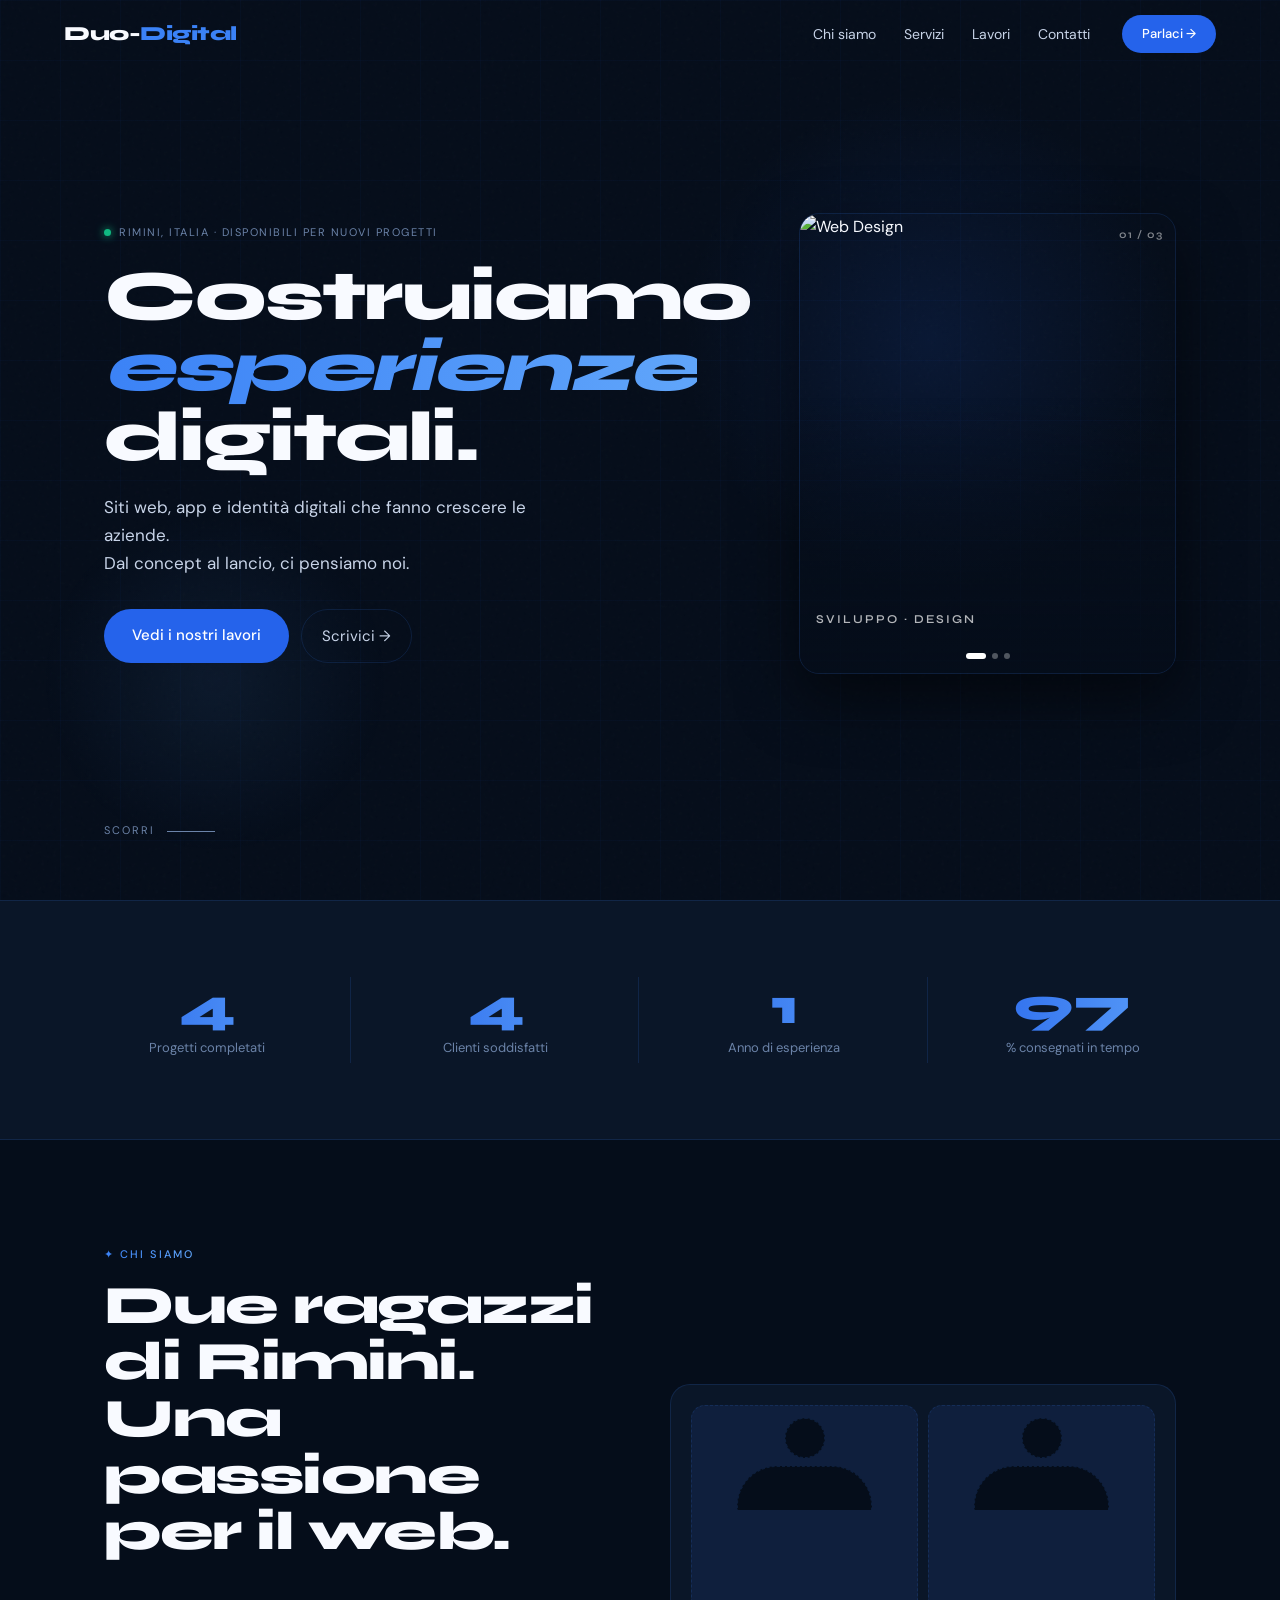
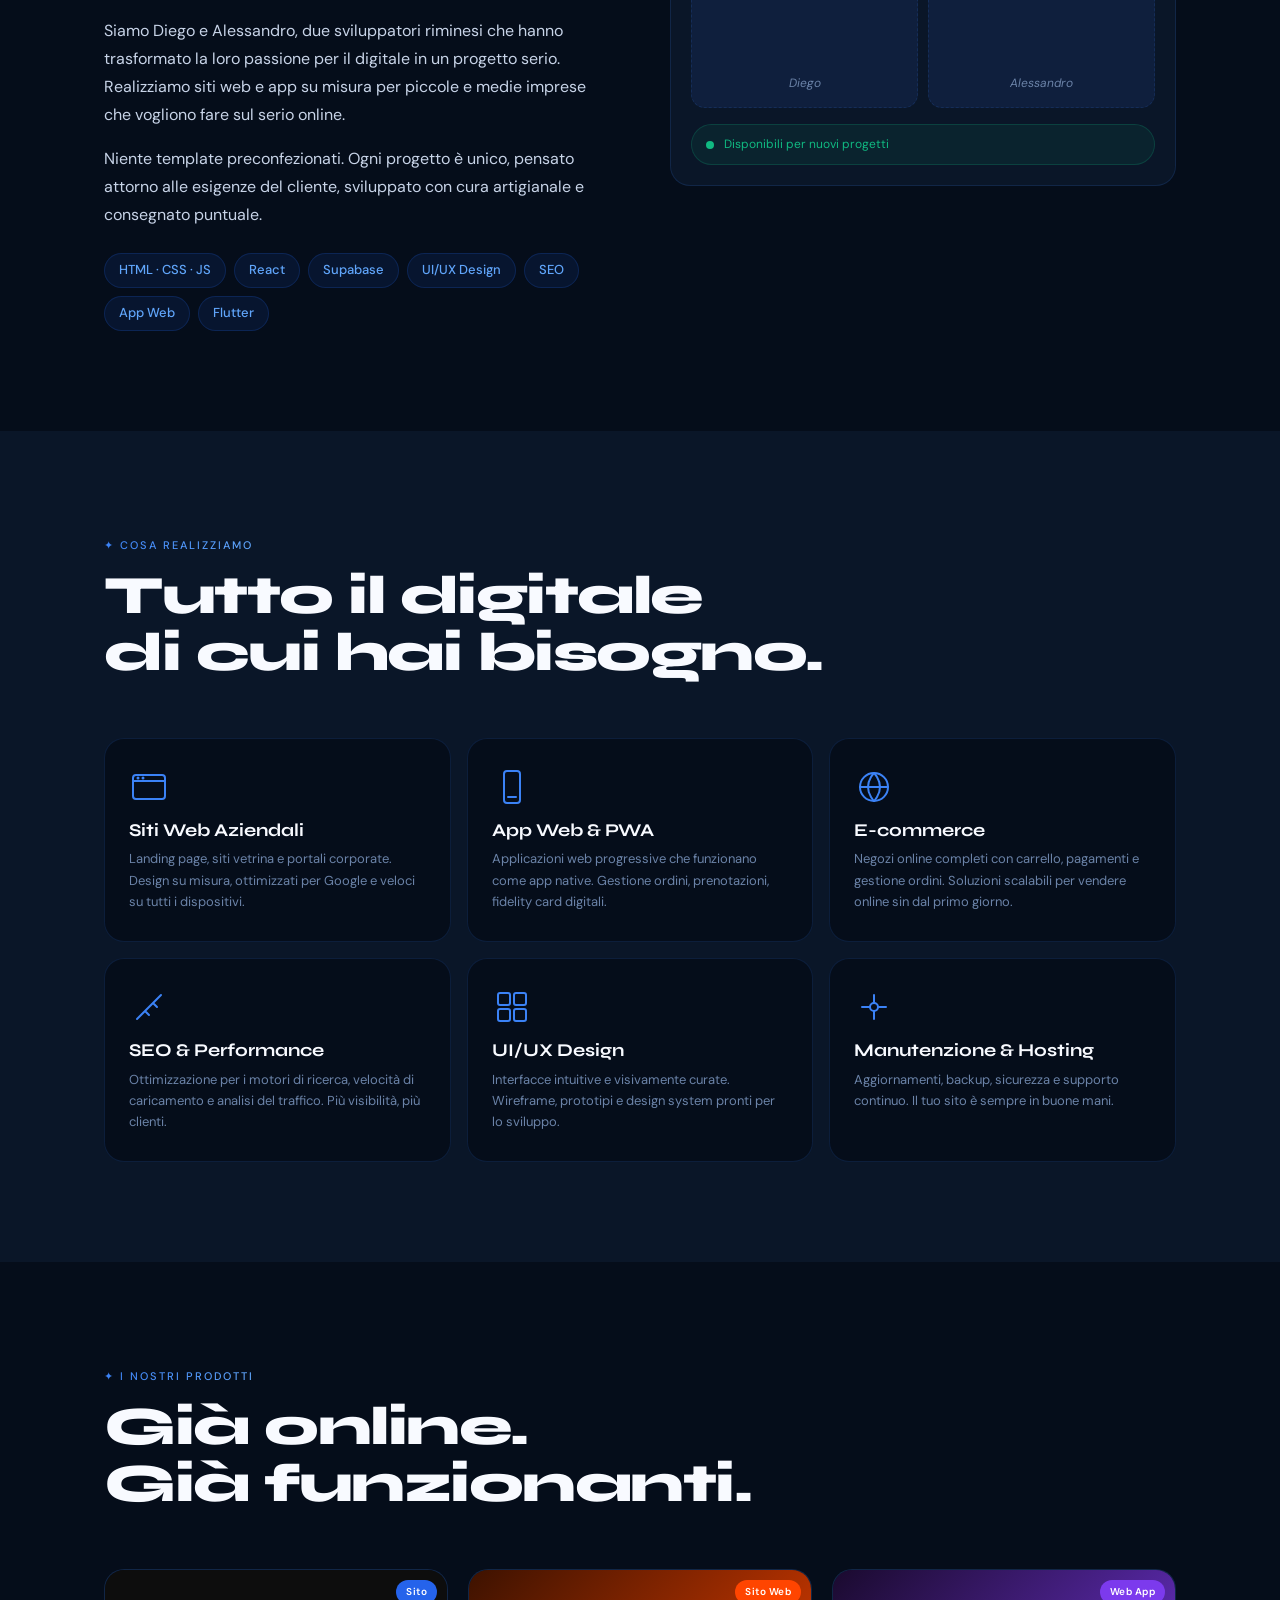
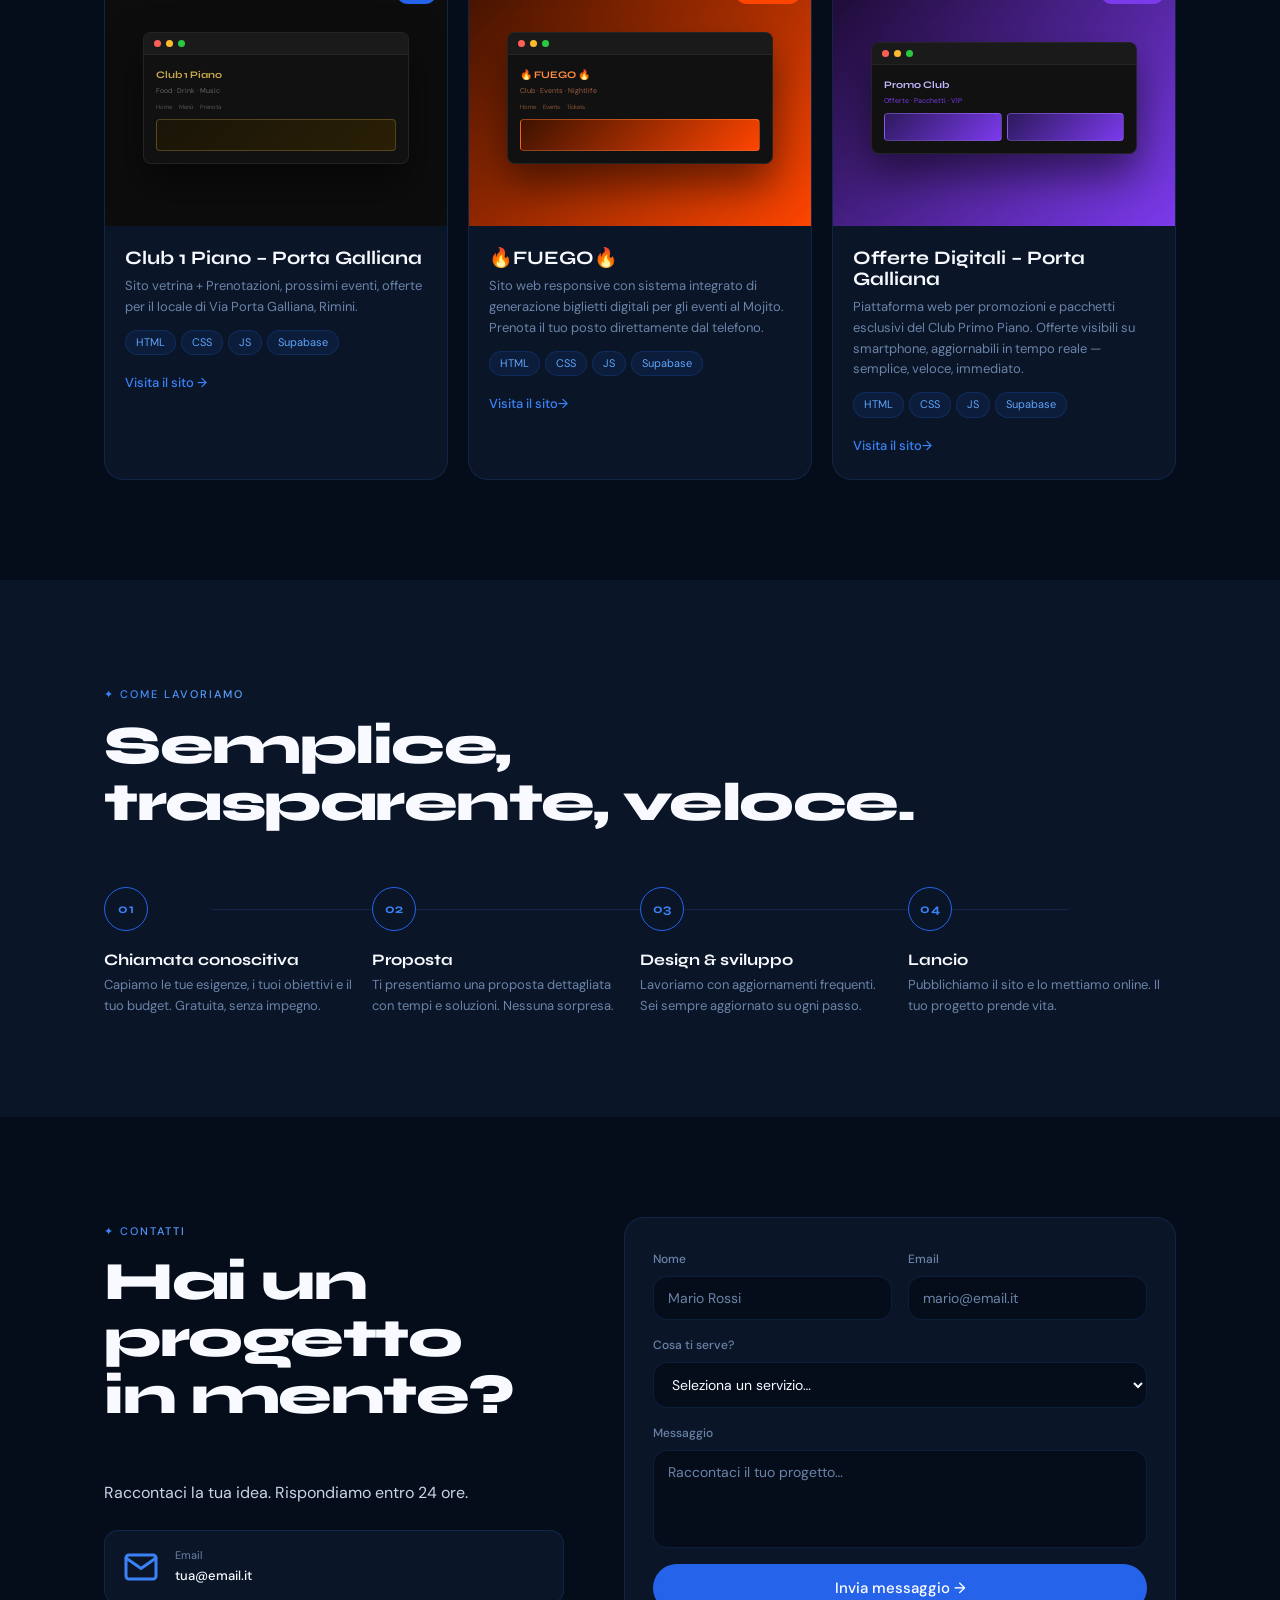
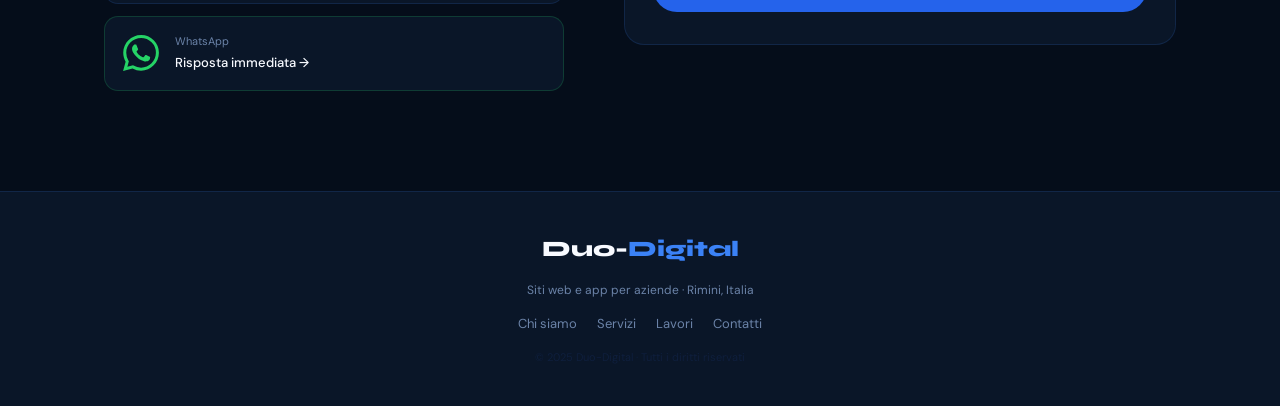
==== commit 088a5ea2: "UI revamp: responsive styles, animations, JS Large visual and behavior overhaul: switch to mobile-fi" ====
--- a/index.html
+++ b/index.html
@@ -127,6 +127,7 @@
           <span>UI/UX Design</span>
           <span>SEO</span>
           <span>App Web</span>
+          <span>Flutter</span>
         </div>
       </div>
       <div class="about-right reveal">
@@ -222,11 +223,11 @@
               <div class="wm-hero-block"></div>
             </div>
           </div>
-          <div class="work-tag">Sito + App</div>
+          <div class="work-tag">Sito</div>
         </div>
         <div class="work-info">
           <h3>Club 1 Piano – Porta Galliana</h3>
-          <p>Sito vetrina + app fidelity con QR code, sistema punti, prossimi eventi, offerte e notifiche push per il locale di Via Porta Galliana, Rimini.</p>
+          <p>Sito vetrina + Prenotazioni, prossimi eventi, offerte per il locale di Via Porta Galliana, Rimini.</p>
           <div class="work-stack"><span>HTML</span><span>CSS</span><span>JS</span><span>Supabase</span></div>
           <a href="https://www.portagalliana-clubprimopiano.com" target="_blank" class="work-link">Visita il sito →</a>
         </div>
@@ -249,8 +250,8 @@
         <div class="work-info">
           <h3>🔥FUEGO🔥</h3>
           <p>Sito web responsive con sistema integrato di generazione biglietti digitali per gli eventi al Mojito. Prenota il tuo posto direttamente dal telefono.</p>
-          <div class="work-stack"><span>HTML</span><span>CSS</span><span>JS</span></div>
-          <a href="#contact" class="work-link">Scopri di più →</a>
+          <div class="work-stack"><span>HTML</span><span>CSS</span><span>JS</span><span>Supabase</span></div>
+          <a href="https://alecode25.github.io/fuego_events/" target="_blank" class="work-link">Visita il sito→</a>
         </div>
       </div>
 
@@ -273,8 +274,8 @@
         <div class="work-info">
           <h3>Offerte Digitali – Porta Galliana</h3>
           <p>Piattaforma web per promozioni e pacchetti esclusivi del Club Primo Piano. Offerte visibili su smartphone, aggiornabili in tempo reale — semplice, veloce, immediato.</p>
-          <div class="work-stack"><span>HTML</span><span>CSS</span><span>JS</span></div>
-          <a href="#contact" class="work-link">Scopri di più →</a>
+          <div class="work-stack"><span>HTML</span><span>CSS</span><span>JS</span><span>Supabase</span></div>
+          <a href="https://www.portagalliana-clubprimopiano.com/offerte.html" target="_blank" class="work-link">Visita il sito→</a>
         </div>
       </div>
 
--- a/style.css
+++ b/style.css
@@ -1,28 +1,26 @@
 /* ==========================================
-   WEBCRAFT STUDIO — CSS
-   Palette: Deep navy · Electric blue · White
-   Font: Syne (display) + DM Sans (body)
+   DUO-DIGITAL — CSS
+   Mobile-first · Rich Animations
    ========================================== */
 
 :root {
-  --navy:   #050D1A;
-  --navy2:  #0A1628;
-  --navy3:  #0F1F3D;
-  --blue:   #2563EB;
-  --blue2:  #3B82F6;
-  --blue-g: #60A5FA;
-  --white:  #F8FAFF;
-  --off:    #C8D4E8;
-  --muted:  #6B83A8;
-  --border: rgba(59,130,246,0.15);
-  --radius: 14px;
+  --navy:    #050D1A;
+  --navy2:   #0A1628;
+  --navy3:   #0F1F3D;
+  --blue:    #2563EB;
+  --blue2:   #3B82F6;
+  --blue-g:  #60A5FA;
+  --white:   #F8FAFF;
+  --off:     #C8D4E8;
+  --muted:   #6B83A8;
+  --border:  rgba(59,130,246,0.15);
+  --radius:  14px;
   --radius-lg: 20px;
 }
 
+/* ===== RESET ===== */
 *, *::before, *::after { box-sizing: border-box; margin: 0; padding: 0; }
-
-html { scroll-behavior: smooth; }
-
+html { scroll-behavior: smooth; overflow-x: hidden; }
 body {
   background: var(--navy);
   color: var(--white);
@@ -30,6 +28,7 @@
   font-size: 16px;
   line-height: 1.6;
   overflow-x: hidden;
+  width: 100%;
 }
 
 /* ===== SCROLLBAR ===== */
@@ -40,6 +39,74 @@
 /* ===== TYPOGRAPHY ===== */
 h1, h2, h3, h4 { font-family: 'Syne', sans-serif; line-height: 1.1; }
 em { font-style: italic; color: var(--blue2); }
+
+/* ===== KEYFRAMES ===== */
+@keyframes pulse-green {
+  0%, 100% { opacity: 1; box-shadow: 0 0 8px #10B981; }
+  50%       { opacity: 0.4; box-shadow: 0 0 4px #10B981; }
+}
+@keyframes scrollAnim {
+  0%   { left: -100%; }
+  100% { left: 100%; }
+}
+@keyframes float {
+  0%, 100% { transform: translateY(0px); }
+  50%       { transform: translateY(-12px); }
+}
+@keyframes glow-pulse {
+  0%, 100% { box-shadow: 0 0 0 0 rgba(37,99,235,0.4); }
+  50%       { box-shadow: 0 0 28px 6px rgba(37,99,235,0.25); }
+}
+@keyframes shimmer {
+  0%   { background-position: -200% center; }
+  100% { background-position: 200% center; }
+}
+@keyframes gradient-shift {
+  0%   { background-position: 0% 50%; }
+  50%  { background-position: 100% 50%; }
+  100% { background-position: 0% 50%; }
+}
+@keyframes slide-in-left {
+  from { opacity: 0; transform: translateX(-40px); }
+  to   { opacity: 1; transform: translateX(0); }
+}
+@keyframes slide-in-right {
+  from { opacity: 0; transform: translateX(40px); }
+  to   { opacity: 1; transform: translateX(0); }
+}
+@keyframes fade-up {
+  from { opacity: 0; transform: translateY(30px); }
+  to   { opacity: 1; transform: translateY(0); }
+}
+@keyframes scale-in {
+  from { opacity: 0; transform: scale(0.9); }
+  to   { opacity: 1; transform: scale(1); }
+}
+@keyframes line-draw {
+  from { width: 0; }
+  to   { width: 100%; }
+}
+@keyframes orb-move {
+  0%, 100% { transform: translate(0, 0) scale(1); }
+  33%       { transform: translate(30px, -20px) scale(1.05); }
+  66%       { transform: translate(-20px, 10px) scale(0.95); }
+}
+@keyframes nav-drop {
+  from { opacity: 0; transform: translateY(-20px); }
+  to   { opacity: 1; transform: translateY(0); }
+}
+@keyframes spin-slow {
+  from { transform: rotate(0deg); }
+  to   { transform: rotate(360deg); }
+}
+@keyframes tag-shimmer {
+  0%   { background-position: -200% center; }
+  100% { background-position: 200% center; }
+}
+@keyframes border-glow {
+  0%, 100% { border-color: var(--border); }
+  50%       { border-color: rgba(59,130,246,0.5); }
+}
 
 /* ===== BUTTONS ===== */
 .btn-primary {
@@ -51,14 +118,22 @@
   font-size: 15px;
   font-weight: 500;
   text-decoration: none;
-  transition: transform 0.18s, box-shadow 0.18s, background 0.18s;
-  box-shadow: 0 0 0 0 rgba(37,99,235,0.4);
-}
-.btn-primary:hover {
-  background: var(--blue2);
-  transform: translateY(-2px);
-  box-shadow: 0 8px 32px rgba(37,99,235,0.35);
-}
+  transition: transform 0.2s, background 0.2s;
+  animation: glow-pulse 3s ease-in-out infinite;
+  position: relative;
+  overflow: hidden;
+}
+.btn-primary::after {
+  content: '';
+  position: absolute;
+  top: 0; left: -100%;
+  width: 60%;
+  height: 100%;
+  background: linear-gradient(90deg, transparent, rgba(255,255,255,0.15), transparent);
+  transition: left 0.5s;
+}
+.btn-primary:hover { background: var(--blue2); transform: translateY(-2px) scale(1.03); }
+.btn-primary:hover::after { left: 160%; }
 
 .btn-ghost {
   display: inline-block;
@@ -68,9 +143,9 @@
   padding: 14px 20px;
   border-radius: 40px;
   border: 1px solid var(--border);
-  transition: border-color 0.18s, color 0.18s;
-}
-.btn-ghost:hover { border-color: var(--blue2); color: var(--white); }
+  transition: border-color 0.2s, color 0.2s, transform 0.2s;
+}
+.btn-ghost:hover { border-color: var(--blue2); color: var(--white); transform: translateY(-2px); }
 
 /* ===== NAV ===== */
 #navbar {
@@ -79,10 +154,11 @@
   z-index: 100;
   padding: 0 5%;
   transition: background 0.3s, box-shadow 0.3s;
+  animation: nav-drop 0.6s ease both;
 }
 #navbar.scrolled {
-  background: rgba(5,13,26,0.92);
-  backdrop-filter: blur(14px);
+  background: rgba(5,13,26,0.95);
+  backdrop-filter: blur(16px);
   box-shadow: 0 1px 0 var(--border);
 }
 
@@ -103,11 +179,13 @@
   text-decoration: none;
   letter-spacing: -0.5px;
   flex-shrink: 0;
-}
+  transition: opacity 0.2s;
+}
+.nav-logo:hover { opacity: 0.85; }
 .nav-logo span { color: var(--blue2); }
 
 .nav-links {
-  display: flex;
+  display: none;
   gap: 28px;
   list-style: none;
   margin-left: auto;
@@ -118,10 +196,21 @@
   font-size: 14px;
   font-weight: 400;
   transition: color 0.18s;
+  position: relative;
+}
+.nav-links a::after {
+  content: '';
+  position: absolute;
+  bottom: -3px; left: 0;
+  width: 0; height: 1px;
+  background: var(--blue2);
+  transition: width 0.25s;
 }
 .nav-links a:hover { color: var(--white); }
+.nav-links a:hover::after { width: 100%; }
 
 .nav-cta {
+  display: none;
   background: var(--blue);
   color: #fff;
   text-decoration: none;
@@ -135,7 +224,7 @@
 .nav-cta:hover { background: var(--blue2); transform: translateY(-1px); }
 
 .nav-burger {
-  display: none;
+  display: flex;
   flex-direction: column;
   gap: 5px;
   background: none;
@@ -143,7 +232,9 @@
   cursor: pointer;
   padding: 6px;
   margin-left: auto;
-}
+  transition: opacity 0.2s;
+}
+.nav-burger:hover { opacity: 0.7; }
 .nav-burger span {
   display: block;
   width: 22px;
@@ -153,20 +244,7 @@
   transition: transform 0.25s, opacity 0.25s;
 }
 
-/* ===== HERO ===== */
-#hero {
-  min-height: 100vh;
-  display: grid;
-  grid-template-columns: 1fr 1fr;
-  grid-template-rows: 1fr auto;
-  align-items: center;
-  gap: 40px;
-  padding: 120px 5% 60px;
-  max-width: 1200px;
-  margin: 0 auto;
-  position: relative;
-}
-
+/* ===== BACKGROUND ORBS ===== */
 .hero-noise {
   position: fixed;
   inset: 0;
@@ -187,21 +265,59 @@
   z-index: 0;
 }
 
+/* Blue glow orbs in hero */
+#hero::before {
+  content: '';
+  position: absolute;
+  top: 10%;
+  right: 5%;
+  width: min(500px, 70vw);
+  height: min(500px, 70vw);
+  background: radial-gradient(circle, rgba(37,99,235,0.12) 0%, transparent 70%);
+  border-radius: 50%;
+  pointer-events: none;
+  z-index: 0;
+  animation: orb-move 10s ease-in-out infinite;
+}
+#hero::after {
+  content: '';
+  position: absolute;
+  bottom: 5%;
+  left: 0%;
+  width: min(350px, 50vw);
+  height: min(350px, 50vw);
+  background: radial-gradient(circle, rgba(96,165,250,0.08) 0%, transparent 70%);
+  border-radius: 50%;
+  pointer-events: none;
+  z-index: 0;
+  animation: orb-move 14s ease-in-out infinite reverse;
+}
+
+/* ===== HERO ===== */
+#hero {
+  position: relative;
+  width: 100%;
+  padding: 100px 5% 48px;
+  display: flex;
+  flex-direction: column;
+  gap: 32px;
+}
+
 .hero-content {
   position: relative;
   z-index: 1;
-  grid-column: 1;
 }
 
 .hero-eyebrow {
   display: flex;
   align-items: center;
   gap: 8px;
-  font-size: 12px;
+  font-size: 11px;
   color: var(--muted);
   letter-spacing: 1.5px;
   text-transform: uppercase;
-  margin-bottom: 24px;
+  margin-bottom: 20px;
+  animation: fade-up 0.7s 0.1s ease both;
 }
 .hero-eyebrow .dot {
   width: 7px; height: 7px;
@@ -211,45 +327,60 @@
   animation: pulse-green 2s ease-in-out infinite;
   flex-shrink: 0;
 }
-@keyframes pulse-green {
-  0%,100% { opacity: 1; }
-  50% { opacity: 0.4; }
-}
 
 .hero-title {
-  font-size: clamp(44px, 6vw, 76px);
+  font-size: clamp(40px, 10vw, 76px);
   font-weight: 800;
   line-height: 1.0;
   letter-spacing: -2px;
-  margin-bottom: 24px;
+  margin-bottom: 20px;
   color: var(--white);
+  animation: fade-up 0.7s 0.2s ease both;
+}
+
+/* Animated gradient on the em in hero */
+.hero-title em {
+  font-style: italic;
+  background: linear-gradient(90deg, #3B82F6, #60A5FA, #93C5FD, #3B82F6);
+  background-size: 300% auto;
+  -webkit-background-clip: text;
+  -webkit-text-fill-color: transparent;
+  background-clip: text;
+  animation: gradient-shift 4s ease infinite;
 }
 
 .hero-sub {
-  font-size: 17px;
+  font-size: 16px;
   color: var(--off);
   line-height: 1.65;
-  margin-bottom: 36px;
-  max-width: 440px;
+  margin-bottom: 32px;
+  max-width: 480px;
+  animation: fade-up 0.7s 0.3s ease both;
 }
 
 .hero-actions {
   display: flex;
+  flex-direction: column;
   gap: 12px;
-  flex-wrap: wrap;
-}
-
-/* VIDEO CAROUSEL */
+  animation: fade-up 0.7s 0.4s ease both;
+}
+.hero-actions .btn-primary,
+.hero-actions .btn-ghost {
+  width: 100%;
+  text-align: center;
+}
+
+/* IMAGE CAROUSEL */
 .hero-video-wrap {
   position: relative;
   z-index: 1;
-  grid-column: 2;
   border-radius: var(--radius-lg);
   overflow: hidden;
   border: 1px solid var(--border);
-  box-shadow: 0 32px 80px rgba(0,0,0,0.6);
-  aspect-ratio: 9/11;
-  max-height: 560px;
+  box-shadow: 0 24px 60px rgba(0,0,0,0.5);
+  aspect-ratio: 16/9;
+  animation: scale-in 0.8s 0.5s ease both, float 6s 1.5s ease-in-out infinite;
+  animation-fill-mode: both;
 }
 
 .video-carousel { position: relative; width: 100%; height: 100%; }
@@ -258,7 +389,7 @@
   position: absolute;
   inset: 0;
   opacity: 0;
-  transition: opacity 0.8s ease;
+  transition: opacity 0.9s ease;
 }
 .video-slide.active { opacity: 1; }
 
@@ -267,22 +398,23 @@
   width: 100%;
   height: 100%;
   object-fit: cover;
+  display: block;
 }
 
 .video-slide::after {
   content: '';
   position: absolute;
   inset: 0;
-  background: linear-gradient(to bottom, transparent 50%, rgba(5,13,26,0.8));
+  background: linear-gradient(to bottom, transparent 40%, rgba(5,13,26,0.85));
 }
 
 .video-caption {
   position: absolute;
-  bottom: 50px;
+  bottom: 44px;
   left: 16px;
   z-index: 2;
   font-family: 'Syne', sans-serif;
-  font-size: 13px;
+  font-size: 12px;
   font-weight: 600;
   letter-spacing: 2px;
   text-transform: uppercase;
@@ -291,7 +423,7 @@
 
 .video-dots {
   position: absolute;
-  bottom: 16px;
+  bottom: 14px;
   left: 50%;
   transform: translateX(-50%);
   z-index: 3;
@@ -311,8 +443,7 @@
 
 .video-counter {
   position: absolute;
-  top: 14px;
-  right: 14px;
+  top: 12px; right: 12px;
   z-index: 3;
   font-size: 11px;
   font-family: 'Syne', sans-serif;
@@ -322,19 +453,10 @@
 }
 
 .hero-scroll-hint {
-  grid-column: 1 / -1;
-  display: flex;
-  align-items: center;
-  gap: 12px;
-  font-size: 11px;
-  color: var(--muted);
-  letter-spacing: 2px;
-  text-transform: uppercase;
-  margin-top: 20px;
+  display: none;
 }
 .scroll-line {
-  width: 48px;
-  height: 1px;
+  width: 48px; height: 1px;
   background: var(--muted);
   position: relative;
   overflow: hidden;
@@ -342,15 +464,10 @@
 .scroll-line::after {
   content: '';
   position: absolute;
-  left: -100%;
-  top: 0;
-  width: 100%;
-  height: 100%;
+  left: -100%; top: 0;
+  width: 100%; height: 100%;
   background: var(--blue2);
   animation: scrollAnim 2s ease-in-out infinite;
-}
-@keyframes scrollAnim {
-  0% { left: -100%; } 100% { left: 100%; }
 }
 
 /* ===== NUMBERS ===== */
@@ -358,20 +475,22 @@
   background: var(--navy2);
   border-top: 1px solid var(--border);
   border-bottom: 1px solid var(--border);
-  padding: 60px 5%;
+  padding: 48px 5%;
 }
 .numbers-inner {
   max-width: 1200px;
   margin: 0 auto;
   display: grid;
-  grid-template-columns: repeat(4, 1fr);
+  grid-template-columns: repeat(2, 1fr);
   gap: 2px;
 }
 .number-card {
   text-align: center;
-  padding: 32px 20px;
+  padding: 24px 16px;
   position: relative;
-}
+  transition: background 0.3s;
+}
+.number-card:hover { background: rgba(37,99,235,0.05); }
 .number-card::after {
   content: '';
   position: absolute;
@@ -379,58 +498,98 @@
   width: 1px;
   background: var(--border);
 }
+.number-card:nth-child(2)::after,
 .number-card:last-child::after { display: none; }
 .number-val {
   font-family: 'Syne', sans-serif;
-  font-size: clamp(36px, 5vw, 56px);
+  font-size: clamp(32px, 8vw, 56px);
   font-weight: 800;
   color: var(--blue2);
   line-height: 1;
-  margin-bottom: 8px;
-}
-.number-lbl { font-size: 13px; color: var(--muted); }
+  margin-bottom: 6px;
+  background: linear-gradient(90deg, var(--blue), var(--blue-g));
+  -webkit-background-clip: text;
+  -webkit-text-fill-color: transparent;
+  background-clip: text;
+}
+.number-lbl { font-size: 12px; color: var(--muted); }
 
 /* ===== SECTION COMMONS ===== */
 .section-inner {
   max-width: 1200px;
   margin: 0 auto;
-  padding: 100px 5%;
+  padding: 72px 5%;
 }
 .section-tag {
+  display: inline-block;
   font-size: 11px;
   color: var(--blue2);
   letter-spacing: 2px;
   text-transform: uppercase;
-  margin-bottom: 16px;
+  margin-bottom: 14px;
   font-weight: 500;
+  background: linear-gradient(90deg, var(--blue2), var(--blue-g), var(--blue2));
+  background-size: 200% auto;
+  -webkit-background-clip: text;
+  -webkit-text-fill-color: transparent;
+  background-clip: text;
+  animation: tag-shimmer 3s linear infinite;
 }
 .section-title {
-  font-size: clamp(32px, 4.5vw, 54px);
+  font-size: clamp(28px, 6vw, 54px);
   font-weight: 800;
   letter-spacing: -1.5px;
-  margin-bottom: 56px;
+  margin-bottom: 40px;
   line-height: 1.05;
+}
+
+/* ===== REVEAL ANIMATIONS ===== */
+.reveal {
+  opacity: 0;
+  transform: translateY(28px);
+  transition: opacity 0.7s ease, transform 0.7s ease;
+}
+.reveal.visible {
+  opacity: 1;
+  transform: translateY(0);
+}
+.reveal-left {
+  opacity: 0;
+  transform: translateX(-30px);
+  transition: opacity 0.7s ease, transform 0.7s ease;
+}
+.reveal-left.visible {
+  opacity: 1;
+  transform: translateX(0);
+}
+.reveal-right {
+  opacity: 0;
+  transform: translateX(30px);
+  transition: opacity 0.7s ease, transform 0.7s ease;
+}
+.reveal-right.visible {
+  opacity: 1;
+  transform: translateX(0);
 }
 
 /* ===== ABOUT ===== */
 #about { background: var(--navy); }
 .about-grid {
-  display: grid;
-  grid-template-columns: 1fr 1fr;
-  gap: 60px;
-  align-items: center;
+  display: flex;
+  flex-direction: column;
+  gap: 36px;
 }
 .about-text {
-  font-size: 16px;
+  font-size: 15px;
   color: var(--off);
   line-height: 1.75;
-  margin-bottom: 18px;
+  margin-bottom: 16px;
 }
 .about-tags {
   display: flex;
   flex-wrap: wrap;
   gap: 8px;
-  margin-top: 28px;
+  margin-top: 24px;
 }
 .about-tags span {
   background: rgba(37,99,235,0.1);
@@ -438,21 +597,28 @@
   border: 1px solid rgba(37,99,235,0.2);
   border-radius: 40px;
   padding: 6px 14px;
-  font-size: 13px;
+  font-size: 12px;
   font-weight: 500;
+  transition: background 0.2s, border-color 0.2s, transform 0.2s;
+}
+.about-tags span:hover {
+  background: rgba(37,99,235,0.2);
+  border-color: var(--blue2);
+  transform: translateY(-2px);
 }
 
 .about-card {
   background: var(--navy2);
   border: 1px solid var(--border);
   border-radius: var(--radius-lg);
-  padding: 28px;
+  padding: 20px;
+  animation: border-glow 4s ease-in-out infinite;
 }
 .about-card-photo {
   display: grid;
   grid-template-columns: 1fr 1fr;
-  gap: 12px;
-  margin-bottom: 20px;
+  gap: 10px;
+  margin-bottom: 16px;
 }
 .about-photo-placeholder {
   aspect-ratio: 3/4;
@@ -462,8 +628,8 @@
   display: flex;
   align-items: flex-end;
   justify-content: center;
-  padding-bottom: 16px;
-  font-size: 13px;
+  padding-bottom: 14px;
+  font-size: 12px;
   color: var(--muted);
   font-style: italic;
   position: relative;
@@ -473,7 +639,7 @@
   content: '';
   position: absolute;
   top: 12px; left: 50%; transform: translateX(-50%);
-  width: 48px; height: 48px;
+  width: 40px; height: 40px;
   border-radius: 50%;
   background: var(--navy);
   border: 1px dashed var(--border);
@@ -481,8 +647,8 @@
 .about-photo-placeholder::after {
   content: '';
   position: absolute;
-  top: 68px; left: 20%; right: 20%;
-  height: 52px;
+  top: 60px; left: 20%; right: 20%;
+  height: 44px;
   border-radius: 40px 40px 0 0;
   background: var(--navy);
   border: 1px dashed var(--border);
@@ -492,18 +658,17 @@
   display: flex;
   align-items: center;
   gap: 10px;
-  font-size: 13px;
+  font-size: 12px;
   color: #10B981;
   background: rgba(16,185,129,0.08);
   border: 1px solid rgba(16,185,129,0.2);
   border-radius: 40px;
-  padding: 10px 16px;
+  padding: 10px 14px;
 }
 .badge-pulse {
   width: 8px; height: 8px;
   border-radius: 50%;
   background: #10B981;
-  box-shadow: 0 0 8px #10B981;
   flex-shrink: 0;
   animation: pulse-green 2s ease-in-out infinite;
 }
@@ -512,15 +677,15 @@
 #services { background: var(--navy2); }
 .services-grid {
   display: grid;
-  grid-template-columns: repeat(3, 1fr);
-  gap: 16px;
+  grid-template-columns: 1fr;
+  gap: 12px;
 }
 .service-card {
   background: var(--navy);
   border: 1px solid var(--border);
   border-radius: var(--radius-lg);
-  padding: 28px 24px;
-  transition: border-color 0.2s, transform 0.2s, box-shadow 0.2s;
+  padding: 24px 20px;
+  transition: border-color 0.25s, transform 0.25s, box-shadow 0.25s;
   position: relative;
   overflow: hidden;
 }
@@ -532,80 +697,105 @@
   background: linear-gradient(90deg, var(--blue), var(--blue-g));
   transform: scaleX(0);
   transform-origin: left;
-  transition: transform 0.3s ease;
+  transition: transform 0.35s ease;
+}
+/* Shine effect */
+.service-card::after {
+  content: '';
+  position: absolute;
+  top: 0; left: -100%;
+  width: 50%; height: 100%;
+  background: linear-gradient(90deg, transparent, rgba(59,130,246,0.06), transparent);
+  transition: left 0.5s;
 }
 .service-card:hover {
-  border-color: rgba(59,130,246,0.4);
+  border-color: rgba(59,130,246,0.45);
   transform: translateY(-4px);
-  box-shadow: 0 20px 40px rgba(0,0,0,0.3);
+  box-shadow: 0 16px 40px rgba(37,99,235,0.15);
 }
 .service-card:hover::before { transform: scaleX(1); }
+.service-card:hover::after  { left: 150%; }
 
 .service-icon {
-  width: 44px; height: 44px;
+  width: 40px; height: 40px;
   color: var(--blue2);
-  margin-bottom: 18px;
-}
+  margin-bottom: 14px;
+  transition: transform 0.3s, color 0.3s;
+}
+.service-card:hover .service-icon { transform: scale(1.1) rotate(-5deg); color: var(--blue-g); }
 .service-icon svg { width: 100%; height: 100%; }
-.service-card h3 {
-  font-size: 18px;
-  font-weight: 700;
-  margin-bottom: 10px;
-  color: var(--white);
-}
-.service-card p {
-  font-size: 14px;
-  color: var(--muted);
-  line-height: 1.65;
-  margin-bottom: 18px;
-}
-.service-price {
-  font-family: 'Syne', sans-serif;
-  font-weight: 700;
-  font-size: 15px;
-  color: var(--blue2);
-}
+.service-card h3 { font-size: 17px; font-weight: 700; margin-bottom: 8px; color: var(--white); }
+.service-card p  { font-size: 13px; color: var(--muted); line-height: 1.65; }
 
 /* ===== WORKS ===== */
 #works { background: var(--navy); }
 .works-grid {
   display: grid;
-  grid-template-columns: repeat(3, 1fr);
-  gap: 20px;
+  grid-template-columns: 1fr;
+  gap: 18px;
 }
 .work-card {
   background: var(--navy2);
   border: 1px solid var(--border);
   border-radius: var(--radius-lg);
   overflow: hidden;
-  transition: transform 0.22s, box-shadow 0.22s;
-}
-.work-card:hover { transform: translateY(-6px); box-shadow: 0 24px 60px rgba(0,0,0,0.4); }
+  transition: transform 0.25s, box-shadow 0.25s, border-color 0.25s;
+}
+.work-card:hover {
+  transform: translateY(-6px);
+  box-shadow: 0 24px 60px rgba(0,0,0,0.5);
+  border-color: rgba(59,130,246,0.3);
+}
+
+/* Colored glow on hover based on card accent */
+.work-card[data-color="#C9A84C"]:hover { box-shadow: 0 24px 60px rgba(201,168,76,0.2); }
+.work-card[data-color="#FF4500"]:hover  { box-shadow: 0 24px 60px rgba(255,69,0,0.25); }
+.work-card[data-color="#7C3AED"]:hover  { box-shadow: 0 24px 60px rgba(124,58,237,0.25); }
 
 .work-visual {
   position: relative;
-  aspect-ratio: 4/3;
+  aspect-ratio: 16/9;
   overflow: hidden;
   display: flex;
   align-items: center;
   justify-content: center;
 }
-.work-visual--dark   { background: #0D0D0D; }
-.work-visual--blue   { background: linear-gradient(135deg, #1e3a6e, #2563EB); }
-.work-visual--green  { background: linear-gradient(135deg, #064e3b, #10B981); }
-.work-visual--fuego  { background: linear-gradient(135deg, #3D1200, #FF4500); }
-.work-visual--promo  { background: linear-gradient(135deg, #1a0a2e, #7C3AED); }
+.work-visual--dark  { background: #0D0D0D; }
+.work-visual--blue  { background: linear-gradient(135deg, #1e3a6e, #2563EB); }
+.work-visual--green { background: linear-gradient(135deg, #064e3b, #10B981); }
+.work-visual--fuego { background: linear-gradient(135deg, #3D1200, #FF4500); }
+.work-visual--promo { background: linear-gradient(135deg, #1a0a2e, #7C3AED); }
+
+/* Shimmer overlay on work visual hover */
+.work-visual::before {
+  content: '';
+  position: absolute;
+  inset: 0;
+  background: linear-gradient(135deg, transparent 40%, rgba(255,255,255,0.06) 50%, transparent 60%);
+  background-size: 200% 200%;
+  z-index: 2;
+  opacity: 0;
+  transition: opacity 0.3s;
+  background-position: -100% -100%;
+}
+.work-card:hover .work-visual::before {
+  opacity: 1;
+  animation: shimmer 0.8s ease both;
+}
 
 .work-mockup {
-  width: 80%;
+  width: 78%;
   background: #111;
   border-radius: 8px;
   border: 1px solid rgba(255,255,255,0.08);
   overflow: hidden;
   box-shadow: 0 20px 40px rgba(0,0,0,0.5);
-}
+  transition: transform 0.3s;
+}
+.work-card:hover .work-mockup { transform: scale(1.03) translateY(-4px); }
+
 .wm-bar {
-  height: 24px;
+  height: 22px;
   background: #1a1a1a;
   display: flex;
   align-items: center;
@@ -613,93 +803,48 @@
   padding: 0 10px;
   border-bottom: 1px solid rgba(255,255,255,0.05);
 }
-.wm-bar span {
-  width: 7px; height: 7px;
-  border-radius: 50%;
-  background: rgba(255,255,255,0.12);
-}
-.wm-bar span:first-child { background: #FF5F57; }
+.wm-bar span { width: 7px; height: 7px; border-radius: 50%; background: rgba(255,255,255,0.12); }
+.wm-bar span:first-child  { background: #FF5F57; }
 .wm-bar span:nth-child(2) { background: #FEBC2E; }
 .wm-bar span:nth-child(3) { background: #28C840; }
 
-.wm-content { padding: 14px; }
-
-.wm-club .wm-logo-txt {
-  font-family: 'Syne', sans-serif;
-  font-size: 11px;
-  color: #C9A84C;
-  font-weight: 700;
-  margin-bottom: 2px;
-}
-.wm-club .wm-tagline { font-size: 8px; color: #666; margin-bottom: 8px; }
-.wm-club .wm-nav {
-  display: flex;
-  gap: 8px;
-  margin-bottom: 8px;
-}
-.wm-club .wm-nav span { font-size: 7px; color: #555; }
+.wm-content { padding: 12px; }
+
+.wm-club .wm-logo-txt { font-family: 'Syne', sans-serif; font-size: 10px; color: #C9A84C; font-weight: 700; margin-bottom: 2px; }
+.wm-club .wm-tagline  { font-size: 7px; color: #666; margin-bottom: 7px; }
+.wm-club .wm-nav      { display: flex; gap: 7px; margin-bottom: 7px; }
+.wm-club .wm-nav span { font-size: 6px; color: #555; }
 .wm-club .wm-hero-block {
-  height: 36px;
+  height: 32px;
   background: linear-gradient(135deg, #1A1508, #2A1F05);
   border-radius: 4px;
   border: 1px solid rgba(201,168,76,0.3);
 }
 
-.wm-placeholder-lines { padding: 4px; }
-
-.wm-fuego .wm-logo-txt {
-  font-family: 'Syne', sans-serif;
-  font-size: 11px;
-  color: #FF8C42;
-  font-weight: 700;
-  margin-bottom: 2px;
-}
-.wm-fuego .wm-tagline { font-size: 8px; color: #a06040; margin-bottom: 8px; }
-.wm-fuego .wm-nav {
-  display: flex;
-  gap: 8px;
-  margin-bottom: 8px;
-}
-.wm-fuego .wm-nav span { font-size: 7px; color: #885533; }
+.wm-fuego .wm-logo-txt { font-family: 'Syne', sans-serif; font-size: 10px; color: #FF8C42; font-weight: 700; margin-bottom: 2px; }
+.wm-fuego .wm-tagline  { font-size: 7px; color: #a06040; margin-bottom: 7px; }
+.wm-fuego .wm-nav      { display: flex; gap: 7px; margin-bottom: 7px; }
+.wm-fuego .wm-nav span { font-size: 6px; color: #885533; }
 .wm-hero-block-fuego {
-  height: 36px;
+  height: 32px;
   background: linear-gradient(135deg, #3D1200, #FF4500);
   border-radius: 4px;
   border: 1px solid rgba(255,140,66,0.4);
 }
 
-.wm-promo .wm-logo-txt {
-  font-family: 'Syne', sans-serif;
-  font-size: 11px;
-  color: #C4B5FD;
-  font-weight: 700;
-  margin-bottom: 2px;
-}
-.wm-promo .wm-tagline { font-size: 8px; color: #7C3AED; margin-bottom: 8px; }
-.wm-promo-grid {
-  display: grid;
-  grid-template-columns: 1fr 1fr;
-  gap: 6px;
-}
+.wm-promo .wm-logo-txt { font-family: 'Syne', sans-serif; font-size: 10px; color: #C4B5FD; font-weight: 700; margin-bottom: 2px; }
+.wm-promo .wm-tagline  { font-size: 7px; color: #7C3AED; margin-bottom: 7px; }
+.wm-promo-grid { display: grid; grid-template-columns: 1fr 1fr; gap: 5px; }
 .wm-promo-card {
-  height: 32px;
+  height: 28px;
   background: linear-gradient(135deg, #2d1a5e, #7C3AED);
   border-radius: 4px;
   border: 1px solid rgba(196,181,253,0.25);
 }
 
-.work-tag--fire {
-  background: #FF4500;
-  color: #fff;
-}
-.work-tag--promo {
-  background: #7C3AED;
-  color: #fff;
-}
-
 .work-tag {
   position: absolute;
-  top: 12px; right: 12px;
+  top: 10px; right: 10px;
   background: var(--blue);
   color: #fff;
   font-size: 10px;
@@ -707,31 +852,16 @@
   padding: 4px 10px;
   border-radius: 20px;
   letter-spacing: 0.5px;
-}
-.work-tag--soon {
-  background: rgba(255,255,255,0.12);
-  color: rgba(255,255,255,0.7);
-  border: 1px solid rgba(255,255,255,0.15);
-}
-
-.work-info { padding: 22px 20px; }
-.work-info h3 {
-  font-size: 19px;
-  font-weight: 700;
-  margin-bottom: 8px;
-}
-.work-info p {
-  font-size: 13px;
-  color: var(--muted);
-  line-height: 1.6;
-  margin-bottom: 14px;
-}
-.work-stack {
-  display: flex;
-  flex-wrap: wrap;
-  gap: 6px;
-  margin-bottom: 16px;
-}
+  z-index: 3;
+}
+.work-tag--fire  { background: #FF4500; color: #fff; }
+.work-tag--promo { background: #7C3AED; color: #fff; }
+.work-tag--soon  { background: rgba(255,255,255,0.12); color: rgba(255,255,255,0.7); border: 1px solid rgba(255,255,255,0.15); }
+
+.work-info { padding: 18px 16px; }
+.work-info h3 { font-size: 17px; font-weight: 700; margin-bottom: 7px; }
+.work-info p  { font-size: 13px; color: var(--muted); line-height: 1.6; margin-bottom: 12px; }
+.work-stack   { display: flex; flex-wrap: wrap; gap: 5px; margin-bottom: 14px; }
 .work-stack span {
   background: rgba(37,99,235,0.1);
   color: var(--blue-g);
@@ -745,31 +875,37 @@
   color: var(--blue2);
   text-decoration: none;
   font-weight: 500;
-  transition: color 0.18s;
-}
-.work-link:hover { color: var(--blue-g); }
+  transition: color 0.18s, gap 0.18s;
+  display: inline-flex;
+  align-items: center;
+  gap: 4px;
+}
+.work-link:hover { color: var(--blue-g); gap: 8px; }
 
 /* ===== PROCESS ===== */
 #process { background: var(--navy2); }
 .process-steps {
   display: grid;
-  grid-template-columns: repeat(4, 1fr);
-  gap: 2px;
+  grid-template-columns: 1fr;
+  gap: 28px;
   position: relative;
 }
-.process-steps::before {
-  content: '';
-  position: absolute;
-  top: 22px;
-  left: 10%;
-  right: 10%;
-  height: 1px;
-  background: var(--border);
-}
 .process-step {
-  padding: 0 16px 0 0;
+  display: flex;
+  gap: 20px;
+  align-items: flex-start;
   position: relative;
   z-index: 1;
+  padding: 20px;
+  background: var(--navy);
+  border: 1px solid var(--border);
+  border-radius: var(--radius-lg);
+  transition: border-color 0.25s, transform 0.25s, box-shadow 0.25s;
+}
+.process-step:hover {
+  border-color: rgba(59,130,246,0.4);
+  transform: translateY(-3px);
+  box-shadow: 0 12px 32px rgba(37,99,235,0.12);
 }
 .step-num {
   font-family: 'Syne', sans-serif;
@@ -779,41 +915,29 @@
   background: var(--navy2);
   border: 1px solid var(--blue);
   width: 44px; height: 44px;
+  min-width: 44px;
   border-radius: 50%;
   display: flex; align-items: center; justify-content: center;
-  margin-bottom: 20px;
   letter-spacing: 0.5px;
-}
-.step-body h4 {
-  font-size: 16px;
-  font-weight: 700;
-  margin-bottom: 8px;
-  color: var(--white);
-}
-.step-body p {
-  font-size: 13px;
-  color: var(--muted);
-  line-height: 1.6;
-}
+  transition: background 0.3s, color 0.3s;
+}
+.process-step:hover .step-num {
+  background: var(--blue);
+  color: #fff;
+  border-color: var(--blue);
+}
+.step-body h4 { font-size: 16px; font-weight: 700; margin-bottom: 6px; color: var(--white); }
+.step-body p  { font-size: 13px; color: var(--muted); line-height: 1.6; }
 
 /* ===== CONTACT ===== */
 #contact { background: var(--navy); }
 .contact-grid {
-  display: grid;
-  grid-template-columns: 1fr 1.2fr;
-  gap: 60px;
-  align-items: start;
-}
-.contact-sub {
-  font-size: 16px;
-  color: var(--off);
-  margin-bottom: 36px;
-}
-.contact-channels {
   display: flex;
   flex-direction: column;
-  gap: 12px;
-}
+  gap: 40px;
+}
+.contact-sub { font-size: 15px; color: var(--off); margin-bottom: 24px; }
+.contact-channels { display: flex; flex-direction: column; gap: 12px; }
 .channel-card {
   display: flex;
   align-items: center;
@@ -821,34 +945,34 @@
   background: var(--navy2);
   border: 1px solid var(--border);
   border-radius: var(--radius);
-  padding: 16px 20px;
+  padding: 16px 18px;
   text-decoration: none;
-  transition: border-color 0.18s, transform 0.18s;
-}
-.channel-card:hover { border-color: var(--blue2); transform: translateX(4px); }
+  transition: border-color 0.2s, box-shadow 0.2s, transform 0.2s;
+}
+.channel-card:hover {
+  border-color: var(--blue2);
+  box-shadow: 0 8px 24px rgba(37,99,235,0.12);
+  transform: translateY(-2px);
+}
 .channel-wa { border-color: rgba(37,211,102,0.2); }
-.channel-wa:hover { border-color: #25D366; }
+.channel-wa:hover { border-color: #25D366; box-shadow: 0 8px 24px rgba(37,211,102,0.12); }
 .channel-wa .channel-icon { color: #25D366; }
-.channel-icon {
-  width: 40px; height: 40px;
-  color: var(--blue2);
-  flex-shrink: 0;
-}
+.channel-icon { width: 36px; height: 36px; color: var(--blue2); flex-shrink: 0; }
 .channel-icon svg { width: 100%; height: 100%; }
 .channel-label { font-size: 11px; color: var(--muted); margin-bottom: 2px; }
-.channel-val { font-size: 14px; color: var(--white); font-weight: 500; }
+.channel-val   { font-size: 13px; color: var(--white); font-weight: 500; }
 
 /* FORM */
 .contact-form {
   background: var(--navy2);
   border: 1px solid var(--border);
   border-radius: var(--radius-lg);
-  padding: 32px 28px;
+  padding: 24px 20px;
   display: flex;
   flex-direction: column;
-  gap: 18px;
-}
-.form-row { display: grid; grid-template-columns: 1fr 1fr; gap: 14px; }
+  gap: 16px;
+}
+.form-row   { display: flex; flex-direction: column; gap: 16px; }
 .form-group { display: flex; flex-direction: column; gap: 7px; }
 .form-group label { font-size: 12px; color: var(--muted); font-weight: 500; }
 .form-group input,
@@ -862,12 +986,16 @@
   font-family: 'DM Sans', sans-serif;
   padding: 12px 14px;
   outline: none;
-  transition: border-color 0.18s;
+  transition: border-color 0.2s, box-shadow 0.2s;
   resize: none;
+  width: 100%;
 }
 .form-group input:focus,
 .form-group select:focus,
-.form-group textarea:focus { border-color: var(--blue2); }
+.form-group textarea:focus {
+  border-color: var(--blue2);
+  box-shadow: 0 0 0 3px rgba(59,130,246,0.12);
+}
 .form-group input::placeholder,
 .form-group textarea::placeholder { color: var(--muted); }
 .form-group select option { background: var(--navy); }
@@ -882,10 +1010,15 @@
   font-weight: 500;
   font-family: 'DM Sans', sans-serif;
   cursor: pointer;
-  transition: background 0.18s, transform 0.12s;
-}
-.form-submit:hover { background: var(--blue2); }
-.form-submit:active { transform: scale(0.98); }
+  transition: background 0.2s, transform 0.15s, box-shadow 0.2s;
+  width: 100%;
+}
+.form-submit:hover {
+  background: var(--blue2);
+  transform: translateY(-2px);
+  box-shadow: 0 8px 24px rgba(37,99,235,0.3);
+}
+.form-submit:active  { transform: scale(0.98); }
 .form-submit:disabled { opacity: 0.5; }
 
 .form-success {
@@ -916,86 +1049,183 @@
 }
 .footer-logo {
   font-family: 'Syne', sans-serif;
-  font-size: 22px;
+  font-size: 20px;
   font-weight: 800;
   color: var(--white);
 }
 .footer-logo span { color: var(--blue2); }
-.footer-tagline { font-size: 13px; color: var(--muted); }
-.footer-links {
-  display: flex;
-  gap: 24px;
-  flex-wrap: wrap;
-  justify-content: center;
-}
+.footer-tagline { font-size: 12px; color: var(--muted); }
+.footer-links { display: flex; gap: 20px; flex-wrap: wrap; justify-content: center; }
 .footer-links a {
-  font-size: 13px;
+  font-size: 12px;
   color: var(--muted);
   text-decoration: none;
   transition: color 0.18s;
 }
 .footer-links a:hover { color: var(--white); }
-.footer-bottom { font-size: 12px; color: var(--navy3); }
-
-/* ===== REVEAL ANIMATIONS ===== */
-.reveal {
-  opacity: 0;
-  transform: translateY(28px);
-  transition: opacity 0.7s ease, transform 0.7s ease;
-}
-.reveal.visible {
-  opacity: 1;
-  transform: translateY(0);
-}
-
-/* ===== RESPONSIVE ===== */
-@media (max-width: 1024px) {
-  .services-grid { grid-template-columns: repeat(2, 1fr); }
-  .works-grid { grid-template-columns: repeat(2, 1fr); }
+.footer-bottom { font-size: 11px; color: var(--navy3); }
+
+/* ===========================================
+   TABLET (640px+)
+   =========================================== */
+@media (min-width: 640px) {
+  /* HERO */
+  .hero-actions {
+    flex-direction: row;
+    flex-wrap: wrap;
+  }
+  .hero-actions .btn-primary,
+  .hero-actions .btn-ghost { width: auto; }
+
+  /* NUMBERS */
   .numbers-inner { grid-template-columns: repeat(2, 1fr); }
   .number-card:nth-child(2)::after { display: none; }
-}
-
-@media (max-width: 768px) {
+
+  /* SERVICES */
+  .services-grid { grid-template-columns: repeat(2, 1fr); gap: 14px; }
+
+  /* WORKS */
+  .works-grid { grid-template-columns: repeat(2, 1fr); }
+
+  /* PROCESS */
+  .process-steps { grid-template-columns: 1fr 1fr; }
+  .process-step  { flex-direction: column; }
+
+  /* CONTACT FORM */
+  .form-row { flex-direction: row; }
+  .form-row .form-group { flex: 1; }
+}
+
+/* ===========================================
+   DESKTOP (1024px+)
+   =========================================== */
+@media (min-width: 1024px) {
+  /* NAV */
+  .nav-links   { display: flex; margin-left: auto; }
+  .nav-cta     { display: block; }
+  .nav-burger  { display: none; }
+
+  /* HERO */
   #hero {
-    grid-template-columns: 1fr;
-    padding: 100px 5% 40px;
-    gap: 32px;
+    display: grid;
+    grid-template-columns: 1fr 1fr;
+    grid-template-rows: 1fr auto;
+    align-items: center;
+    gap: 48px;
+    padding: 120px 5% 60px;
+    min-height: 100vh;
+    max-width: 1200px;
+    margin: 0 auto;
   }
+  .hero-content    { grid-column: 1; grid-row: 1; }
   .hero-video-wrap {
-    grid-column: 1;
-    max-height: 300px;
-    aspect-ratio: 16/9;
+    grid-column: 2;
+    grid-row: 1;
+    aspect-ratio: 9/11;
+    max-height: 560px;
   }
-  .hero-scroll-hint { display: none; }
-
-  .nav-links, .nav-cta { display: none; }
-  .nav-burger { display: flex; }
-  #nav-links.open {
+  .hero-scroll-hint {
     display: flex;
+    grid-column: 1 / -1;
+    align-items: center;
+    gap: 12px;
+    font-size: 11px;
+    color: var(--muted);
+    letter-spacing: 2px;
+    text-transform: uppercase;
+    margin-top: 8px;
+  }
+  .hero-title  { font-size: clamp(44px, 5.5vw, 76px); letter-spacing: -2px; }
+  .hero-sub    { font-size: 17px; max-width: 440px; }
+  .hero-actions .btn-primary,
+  .hero-actions .btn-ghost { width: auto; }
+
+  /* SECTIONS */
+  .section-inner { padding: 100px 5%; }
+  .section-title {
+    font-size: clamp(32px, 4.5vw, 54px);
+    margin-bottom: 56px;
+    letter-spacing: -1.5px;
+  }
+
+  /* NUMBERS */
+  .numbers-inner { grid-template-columns: repeat(4, 1fr); }
+  .number-card:nth-child(2)::after { display: block; }
+  .number-card:last-child::after   { display: none; }
+  .number-card { padding: 32px 20px; }
+  .number-val  { font-size: clamp(36px, 4vw, 56px); }
+  .number-lbl  { font-size: 13px; }
+
+  /* ABOUT */
+  .about-grid {
+    display: grid;
+    grid-template-columns: 1fr 1fr;
+    gap: 60px;
+    align-items: center;
+  }
+  .about-text  { font-size: 16px; }
+  .about-tags span { font-size: 13px; }
+
+  /* SERVICES */
+  .services-grid { grid-template-columns: repeat(3, 1fr); gap: 16px; }
+  .service-card  { padding: 28px 24px; }
+  .service-card h3 { font-size: 18px; }
+
+  /* WORKS */
+  .works-grid { grid-template-columns: repeat(3, 1fr); gap: 20px; }
+  .work-visual { aspect-ratio: 4/3; }
+  .work-info   { padding: 22px 20px; }
+  .work-info h3 { font-size: 19px; }
+
+  /* PROCESS — row layout on desktop */
+  .process-steps { grid-template-columns: repeat(4, 1fr); gap: 0; position: relative; }
+  .process-step  {
     flex-direction: column;
-    position: fixed;
-    inset: 68px 0 0;
-    background: rgba(5,13,26,0.97);
-    backdrop-filter: blur(14px);
-    padding: 32px 5%;
-    gap: 28px;
-    z-index: 99;
+    border-radius: 0;
+    border: none;
+    background: transparent;
+    padding: 0 16px 0 0;
+    transition: none;
   }
-  #nav-links.open a { font-size: 24px; color: var(--white); }
-
-  .about-grid { grid-template-columns: 1fr; }
-  .about-right { display: none; }
-  .services-grid { grid-template-columns: 1fr; }
-  .works-grid { grid-template-columns: 1fr; }
-  .contact-grid { grid-template-columns: 1fr; }
-  .process-steps { grid-template-columns: 1fr 1fr; }
-  .process-steps::before { display: none; }
-  .numbers-inner { grid-template-columns: repeat(2, 1fr); }
-  .form-row { grid-template-columns: 1fr; }
-}
-
-@media (max-width: 480px) {
-  .process-steps { grid-template-columns: 1fr; }
-  .hero-title { letter-spacing: -1px; }
-}+  .process-step:hover { transform: none; box-shadow: none; border-color: transparent; }
+  .process-step:hover .step-num { background: var(--blue); color: #fff; border-color: var(--blue); }
+
+  /* Connecting line */
+  .process-steps::before {
+    content: '';
+    position: absolute;
+    top: 22px;
+    left: 10%;
+    right: 10%;
+    height: 1px;
+    background: var(--border);
+  }
+
+  /* CONTACT */
+  .contact-grid {
+    display: grid;
+    grid-template-columns: 1fr 1.2fr;
+    gap: 60px;
+    align-items: start;
+  }
+  .contact-form { padding: 32px 28px; }
+  .contact-sub  { font-size: 16px; }
+
+  /* FOOTER */
+  .footer-logo { font-size: 22px; }
+  .footer-links a { font-size: 13px; }
+}
+
+/* ===========================================
+   EXTRA SMALL (< 380px)
+   =========================================== */
+@media (max-width: 380px) {
+  #hero { padding: 88px 4% 36px; }
+  .hero-title { font-size: 34px; letter-spacing: -0.5px; }
+  .hero-sub   { font-size: 14px; }
+  .section-inner { padding: 52px 4%; }
+  .section-title { font-size: 26px; }
+  .about-card-photo { grid-template-columns: 1fr; }
+  .about-photo-placeholder { aspect-ratio: 16/9; }
+  .channel-card { flex-wrap: wrap; }
+}
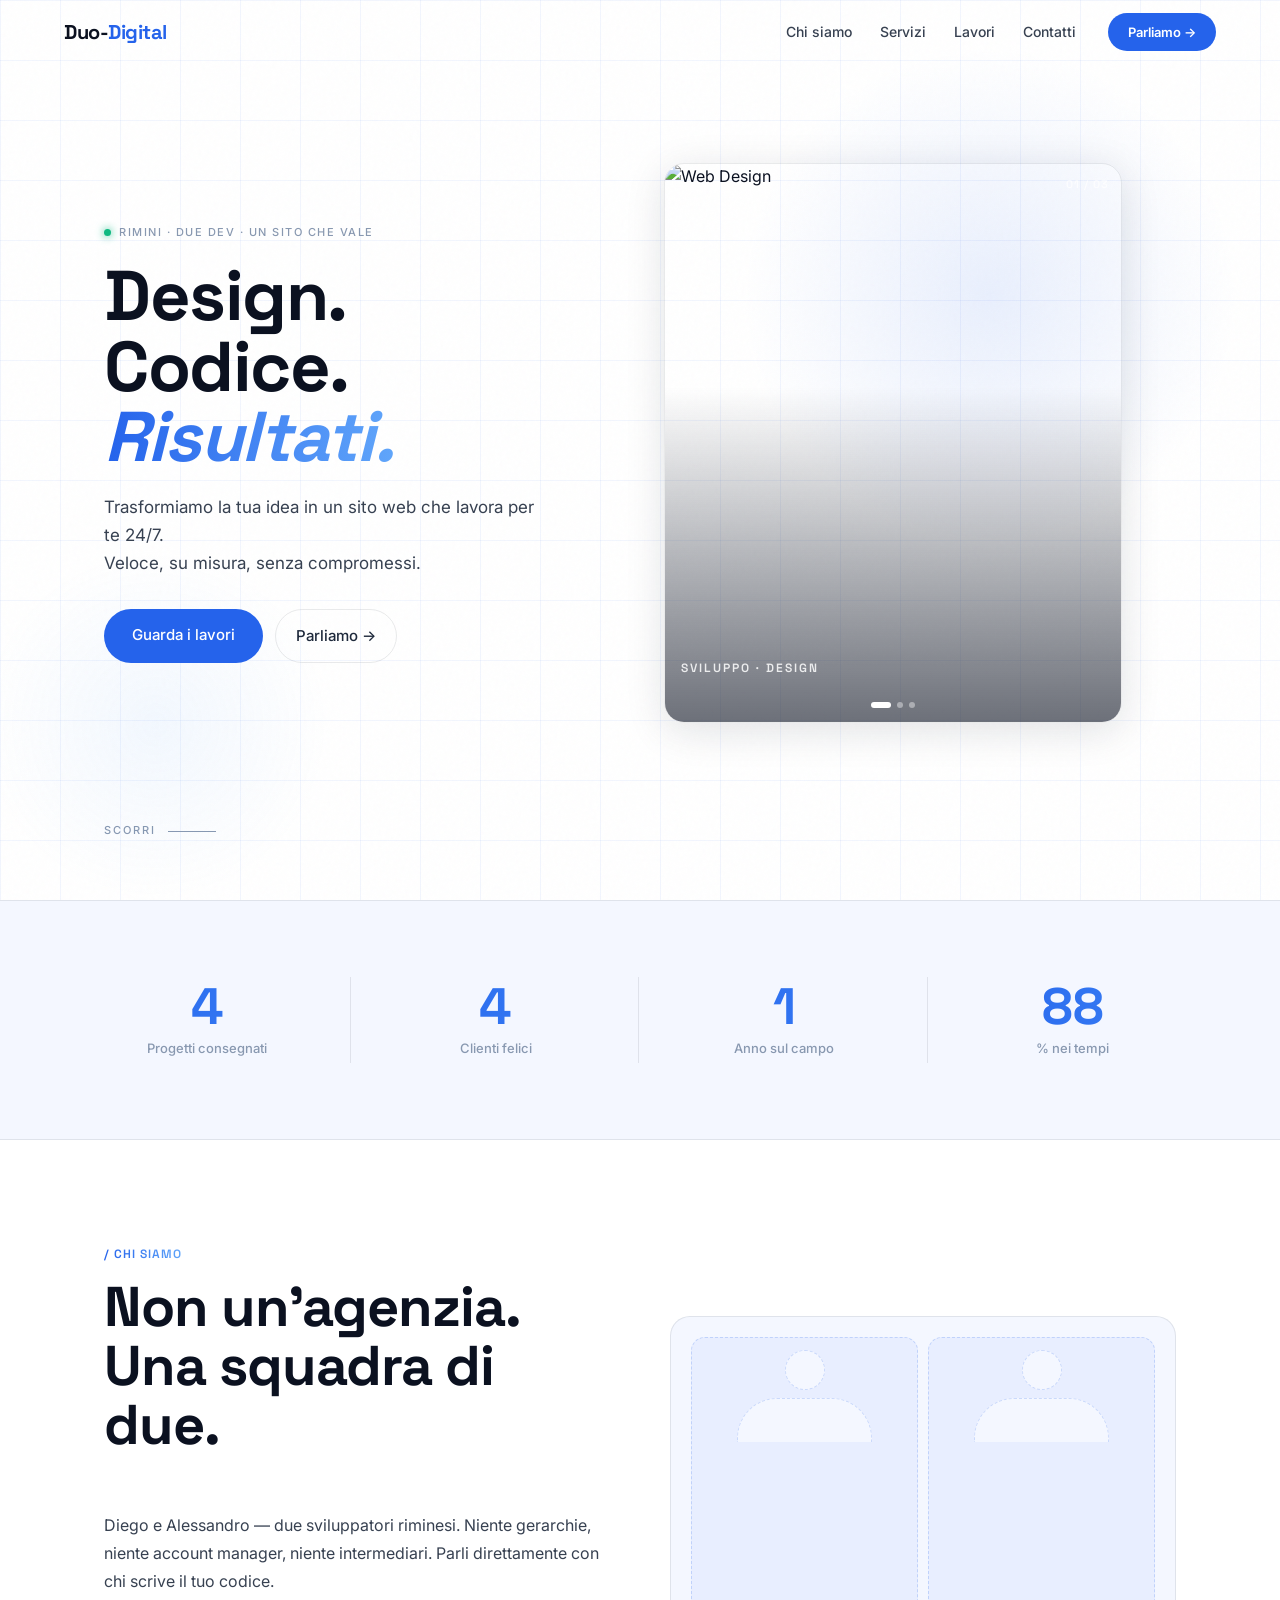
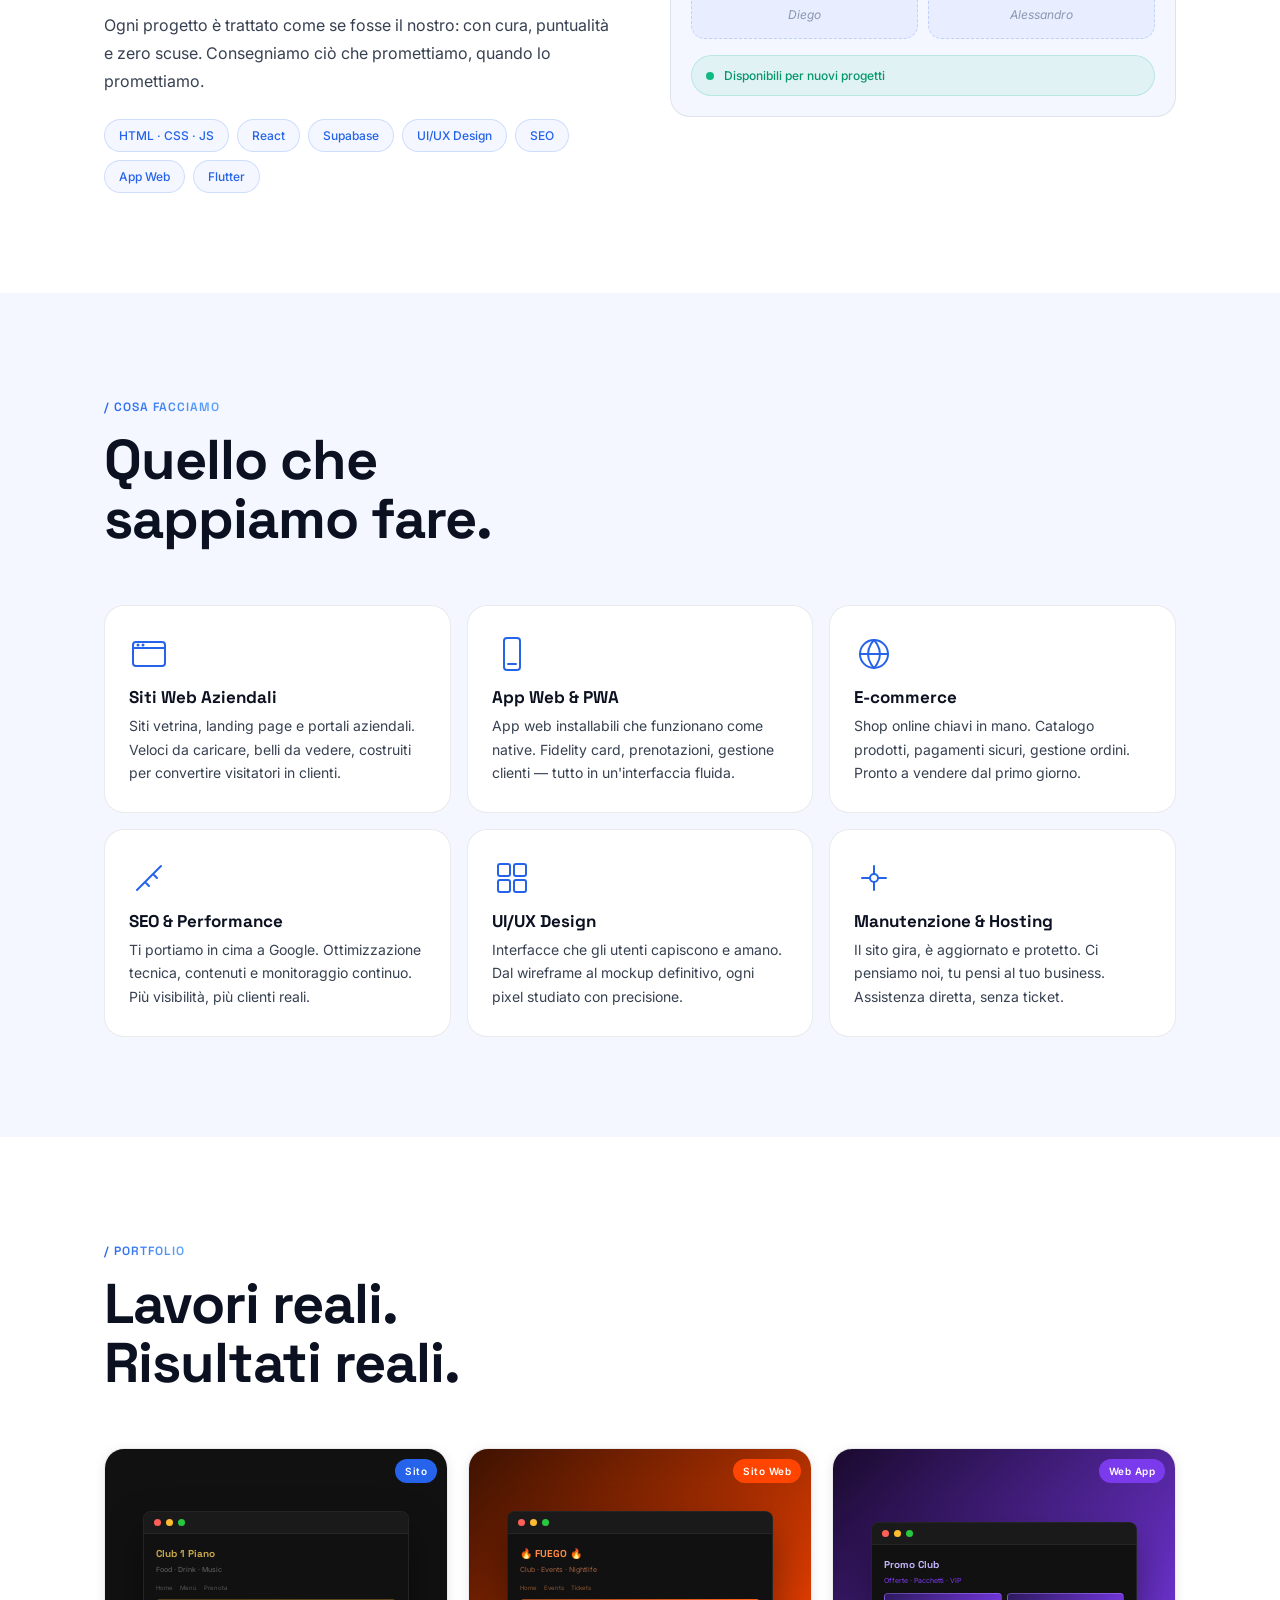
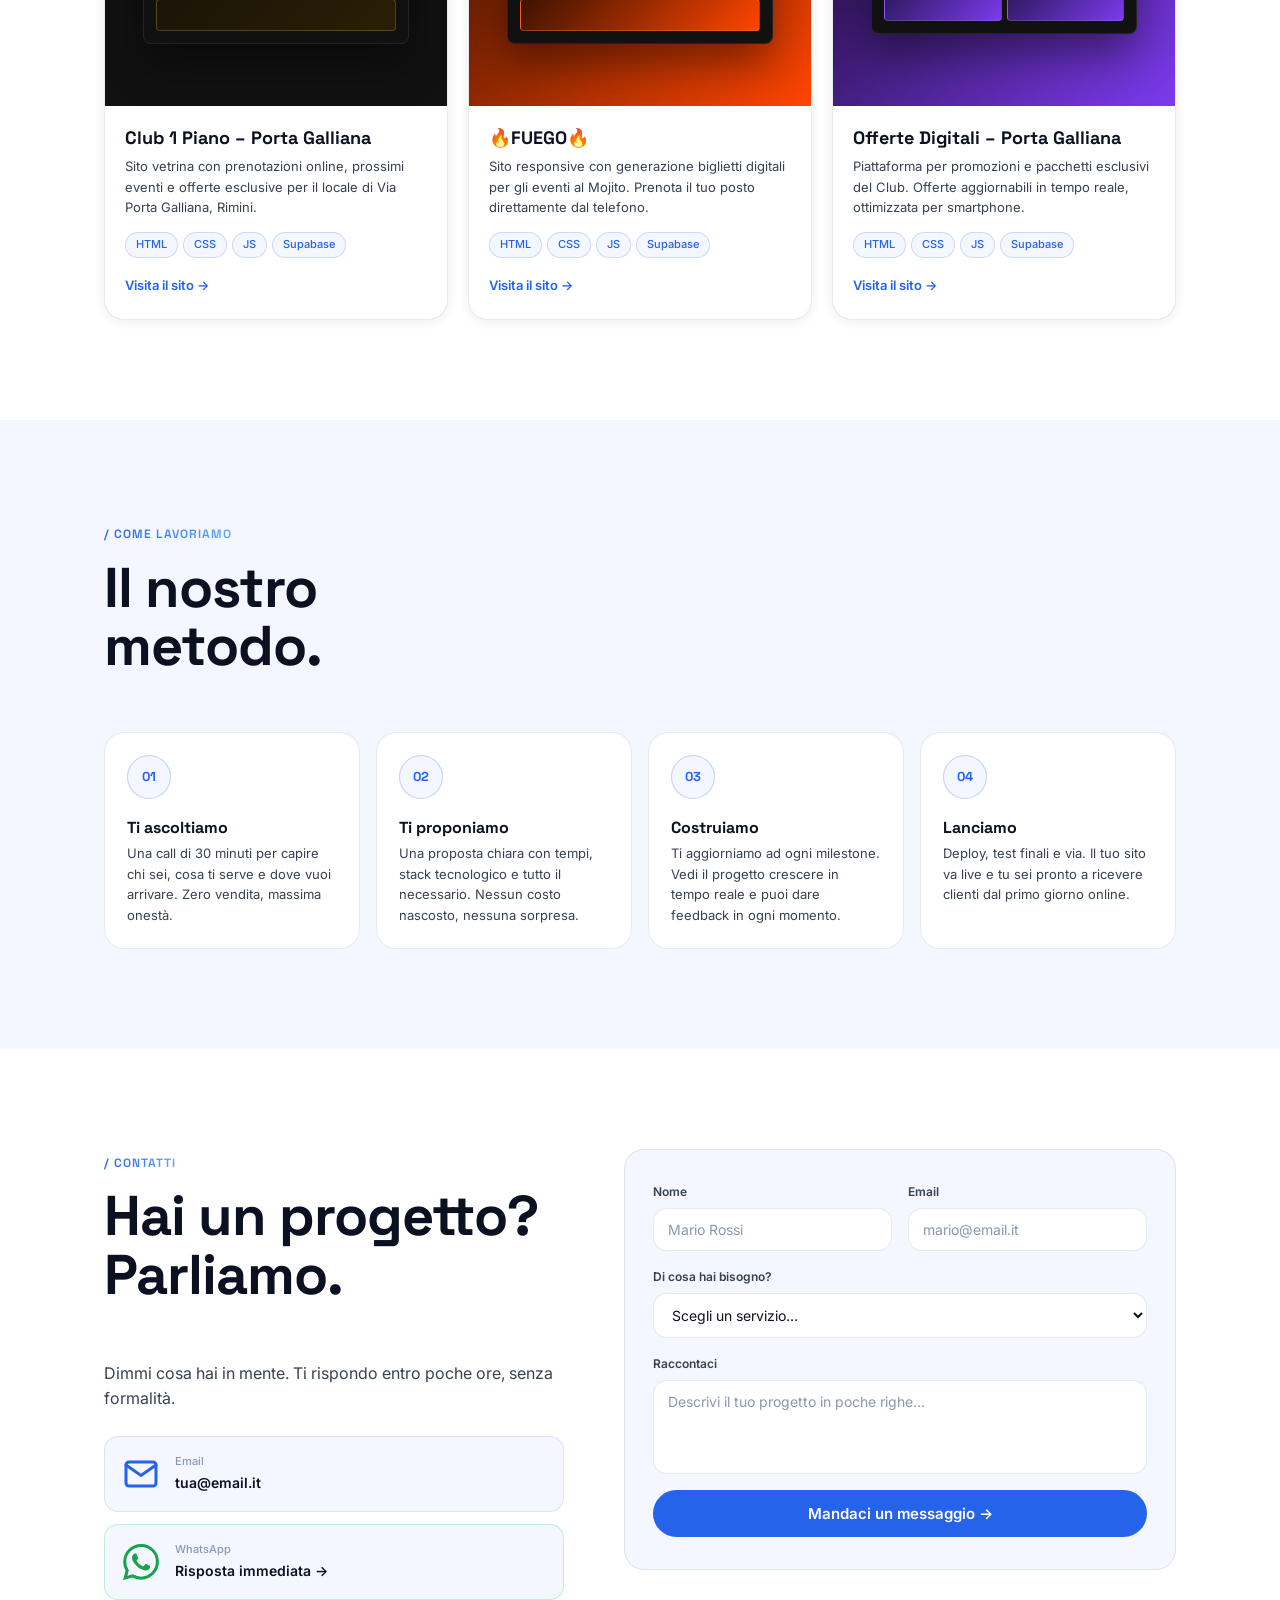
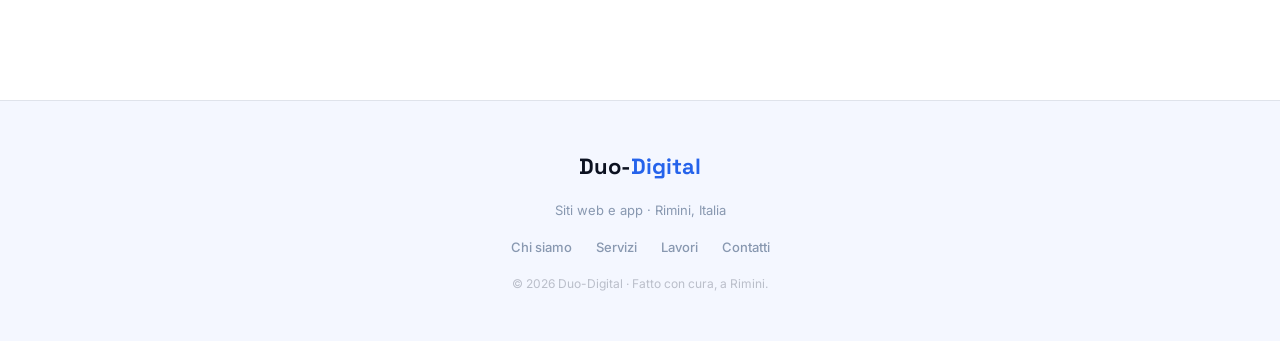
==== commit 85fa8381: "Introduce mobile menu and light theme styling Add a full-screen mobile menu (markup + styles) with o" ====
--- a/index.html
+++ b/index.html
@@ -3,25 +3,46 @@
 <head>
 <meta charset="UTF-8">
 <meta name="viewport" content="width=device-width, initial-scale=1.0">
-<title>Duo-Digital — Siti Web per Aziende · Rimini</title>
-<meta name="description" content="Creiamo siti web professionali, app e identità digitali per aziende. Rimini.">
+<title>Duo-Digital — Siti Web su Misura · Rimini</title>
+<meta name="description" content="Due sviluppatori di Rimini. Siti web, app e identità digitali costruiti su misura. Veloci, belli, efficaci.">
 <link rel="preconnect" href="https://fonts.googleapis.com">
-<link href="https://fonts.googleapis.com/css2?family=Syne:wght@400;600;700;800&family=DM+Sans:ital,wght@0,300;0,400;0,500;1,300&display=swap" rel="stylesheet">
+<link rel="preconnect" href="https://fonts.gstatic.com" crossorigin>
+<link href="https://fonts.googleapis.com/css2?family=Space+Grotesk:wght@400;500;600;700&family=Inter:ital,wght@0,300;0,400;0,500;0,600;1,400&display=swap" rel="stylesheet">
 <link rel="stylesheet" href="style.css">
 </head>
 <body>
 
 <!-- ========== NAV ========== -->
+<!-- ========== MOBILE MENU OVERLAY ========== -->
+<div class="mobile-menu" id="mobile-menu">
+  <div class="mm-header">
+    <a href="#hero" class="nav-logo mm-logo" onclick="closeMenu()">Duo-<span>Digital</span></a>
+    <button class="mm-close" onclick="closeMenu()" aria-label="Chiudi menu">
+      <span></span><span></span>
+    </button>
+  </div>
+  <nav class="mm-links">
+    <a href="#about"   onclick="closeMenu()"><span>01</span>Chi siamo</a>
+    <a href="#services" onclick="closeMenu()"><span>02</span>Servizi</a>
+    <a href="#works"   onclick="closeMenu()"><span>03</span>Lavori</a>
+    <a href="#contact" onclick="closeMenu()"><span>04</span>Contatti</a>
+  </nav>
+  <div class="mm-footer">
+    <a href="#contact" class="btn-primary mm-cta" onclick="closeMenu()">Parliamo →</a>
+    <p class="mm-tagline">Rimini · Due dev · Un sito che vale</p>
+  </div>
+</div>
+
 <nav id="navbar">
   <div class="nav-inner">
     <a href="#hero" class="nav-logo">Duo-<span>Digital</span></a>
     <ul class="nav-links" id="nav-links">
-      <li><a href="#about" onclick="closeMenu()">Chi siamo</a></li>
-      <li><a href="#services" onclick="closeMenu()">Servizi</a></li>
-      <li><a href="#works" onclick="closeMenu()">Lavori</a></li>
-      <li><a href="#contact" onclick="closeMenu()">Contatti</a></li>
+      <li><a href="#about">Chi siamo</a></li>
+      <li><a href="#services">Servizi</a></li>
+      <li><a href="#works">Lavori</a></li>
+      <li><a href="#contact">Contatti</a></li>
     </ul>
-    <a href="#contact" class="nav-cta">Parlaci →</a>
+    <a href="#contact" class="nav-cta">Parliamo →</a>
     <button class="nav-burger" id="nav-burger" onclick="toggleMenu()" aria-label="Menu">
       <span></span><span></span><span></span>
     </button>
@@ -35,20 +56,20 @@
 
   <div class="hero-content">
     <div class="hero-eyebrow reveal">
-      <span class="dot"></span> Rimini, Italia · Disponibili per nuovi progetti
+      <span class="dot"></span> Rimini · Due dev · Un sito che vale
     </div>
     <h1 class="hero-title reveal">
-      Costruiamo<br>
-      <em>esperienze</em><br>
-      digitali.
+      Design.<br>
+      Codice.<br>
+      <em>Risultati.</em>
     </h1>
     <p class="hero-sub reveal">
-      Siti web, app e identità digitali che fanno crescere le aziende.<br>
-      Dal concept al lancio, ci pensiamo noi.
+      Trasformiamo la tua idea in un sito web che lavora per te 24/7.<br>
+      Veloce, su misura, senza compromessi.
     </p>
     <div class="hero-actions reveal">
-      <a href="#works" class="btn-primary">Vedi i nostri lavori</a>
-      <a href="#contact" class="btn-ghost">Scrivici →</a>
+      <a href="#works" class="btn-primary">Guarda i lavori</a>
+      <a href="#contact" class="btn-ghost">Parliamo →</a>
     </div>
   </div>
 
@@ -87,19 +108,19 @@
   <div class="numbers-inner">
     <div class="number-card reveal">
       <div class="number-val" data-target="4">0</div>
-      <div class="number-lbl">Progetti completati</div>
+      <div class="number-lbl">Progetti consegnati</div>
     </div>
     <div class="number-card reveal">
       <div class="number-val" data-target="4">0</div>
-      <div class="number-lbl">Clienti soddisfatti</div>
+      <div class="number-lbl">Clienti felici</div>
     </div>
     <div class="number-card reveal">
       <div class="number-val" data-target="1">0</div>
-      <div class="number-lbl">Anno di esperienza</div>
+      <div class="number-lbl">Anno sul campo</div>
     </div>
     <div class="number-card reveal">
       <div class="number-val" data-target="100">0</div>
-      <div class="number-lbl">% consegnati in tempo</div>
+      <div class="number-lbl">% nei tempi</div>
     </div>
   </div>
 </section>
@@ -109,16 +130,16 @@
   <div class="section-inner">
     <div class="about-grid">
       <div class="about-left">
-        <div class="section-tag reveal">✦ Chi siamo</div>
+        <div class="section-tag reveal">/ Chi siamo</div>
         <h2 class="section-title reveal">
-          Due ragazzi di Rimini.<br>
-          Una passione per il web.
+          Non un'agenzia.<br>
+          Una squadra di due.
         </h2>
         <p class="about-text reveal">
-          Siamo Diego e Alessandro, due sviluppatori riminesi che hanno trasformato la loro passione per il digitale in un progetto serio. Realizziamo siti web e app su misura per piccole e medie imprese che vogliono fare sul serio online.
+          Diego e Alessandro — due sviluppatori riminesi. Niente gerarchie, niente account manager, niente intermediari. Parli direttamente con chi scrive il tuo codice.
         </p>
         <p class="about-text reveal">
-          Niente template preconfezionati. Ogni progetto è unico, pensato attorno alle esigenze del cliente, sviluppato con cura artigianale e consegnato puntuale.
+          Ogni progetto è trattato come se fosse il nostro: con cura, puntualità e zero scuse. Consegniamo ciò che promettiamo, quando lo promettiamo.
         </p>
         <div class="about-tags reveal">
           <span>HTML · CSS · JS</span>
@@ -153,8 +174,8 @@
 <!-- ========== SERVIZI ========== -->
 <section id="services">
   <div class="section-inner">
-    <div class="section-tag reveal">✦ Cosa realizziamo</div>
-    <h2 class="section-title reveal">Tutto il digitale<br>di cui hai bisogno.</h2>
+    <div class="section-tag reveal">/ Cosa facciamo</div>
+    <h2 class="section-title reveal">Quello che<br>sappiamo fare.</h2>
 
     <div class="services-grid">
       <div class="service-card reveal">
@@ -162,52 +183,52 @@
           <svg viewBox="0 0 40 40" fill="none"><rect x="4" y="8" width="32" height="24" rx="3" stroke="currentColor" stroke-width="2"/><path d="M4 14h32" stroke="currentColor" stroke-width="2"/><circle cx="9" cy="11" r="1.5" fill="currentColor"/><circle cx="14" cy="11" r="1.5" fill="currentColor"/></svg>
         </div>
         <h3>Siti Web Aziendali</h3>
-        <p>Landing page, siti vetrina e portali corporate. Design su misura, ottimizzati per Google e veloci su tutti i dispositivi.</p>
+        <p>Siti vetrina, landing page e portali aziendali. Veloci da caricare, belli da vedere, costruiti per convertire visitatori in clienti.</p>
       </div>
       <div class="service-card reveal">
         <div class="service-icon">
           <svg viewBox="0 0 40 40" fill="none"><rect x="12" y="4" width="16" height="32" rx="3" stroke="currentColor" stroke-width="2"/><path d="M16 30h8" stroke="currentColor" stroke-width="2" stroke-linecap="round"/></svg>
         </div>
         <h3>App Web & PWA</h3>
-        <p>Applicazioni web progressive che funzionano come app native. Gestione ordini, prenotazioni, fidelity card digitali.</p>
+        <p>App web installabili che funzionano come native. Fidelity card, prenotazioni, gestione clienti — tutto in un'interfaccia fluida.</p>
       </div>
       <div class="service-card reveal">
         <div class="service-icon">
           <svg viewBox="0 0 40 40" fill="none"><circle cx="20" cy="20" r="14" stroke="currentColor" stroke-width="2"/><path d="M20 6C20 6 14 12 14 20s6 14 6 14M20 6c0 0 6 6 6 14s-6 14-6 14M6 20h28" stroke="currentColor" stroke-width="2" stroke-linecap="round"/></svg>
         </div>
         <h3>E-commerce</h3>
-        <p>Negozi online completi con carrello, pagamenti e gestione ordini. Soluzioni scalabili per vendere online sin dal primo giorno.</p>
+        <p>Shop online chiavi in mano. Catalogo prodotti, pagamenti sicuri, gestione ordini. Pronto a vendere dal primo giorno.</p>
       </div>
       <div class="service-card reveal">
         <div class="service-icon">
           <svg viewBox="0 0 40 40" fill="none"><path d="M8 32L16 24M16 24L20 28M16 24L24 16M24 16L28 20M24 16L32 8" stroke="currentColor" stroke-width="2" stroke-linecap="round"/></svg>
         </div>
         <h3>SEO & Performance</h3>
-        <p>Ottimizzazione per i motori di ricerca, velocità di caricamento e analisi del traffico. Più visibilità, più clienti.</p>
+        <p>Ti portiamo in cima a Google. Ottimizzazione tecnica, contenuti e monitoraggio continuo. Più visibilità, più clienti reali.</p>
       </div>
       <div class="service-card reveal">
         <div class="service-icon">
           <svg viewBox="0 0 40 40" fill="none"><rect x="6" y="6" width="12" height="12" rx="2" stroke="currentColor" stroke-width="2"/><rect x="22" y="6" width="12" height="12" rx="2" stroke="currentColor" stroke-width="2"/><rect x="6" y="22" width="12" height="12" rx="2" stroke="currentColor" stroke-width="2"/><rect x="22" y="22" width="12" height="12" rx="2" stroke="currentColor" stroke-width="2"/></svg>
         </div>
         <h3>UI/UX Design</h3>
-        <p>Interfacce intuitive e visivamente curate. Wireframe, prototipi e design system pronti per lo sviluppo.</p>
+        <p>Interfacce che gli utenti capiscono e amano. Dal wireframe al mockup definitivo, ogni pixel studiato con precisione.</p>
       </div>
       <div class="service-card reveal">
         <div class="service-icon">
           <svg viewBox="0 0 40 40" fill="none"><path d="M20 8v8M20 24v8M8 20h8M24 20h8" stroke="currentColor" stroke-width="2" stroke-linecap="round"/><circle cx="20" cy="20" r="4" stroke="currentColor" stroke-width="2"/></svg>
         </div>
         <h3>Manutenzione & Hosting</h3>
-        <p>Aggiornamenti, backup, sicurezza e supporto continuo. Il tuo sito è sempre in buone mani.</p>
-      </div>
-    </div>
-  </div>
-</section>
-
-<!-- ========== PRODOTTI / LAVORI ========== -->
+        <p>Il sito gira, è aggiornato e protetto. Ci pensiamo noi, tu pensi al tuo business. Assistenza diretta, senza ticket.</p>
+      </div>
+    </div>
+  </div>
+</section>
+
+<!-- ========== LAVORI ========== -->
 <section id="works">
   <div class="section-inner">
-    <div class="section-tag reveal">✦ I nostri prodotti</div>
-    <h2 class="section-title reveal">Già online.<br>Già funzionanti.</h2>
+    <div class="section-tag reveal">/ Portfolio</div>
+    <h2 class="section-title reveal">Lavori reali.<br>Risultati reali.</h2>
 
     <div class="works-grid">
 
@@ -227,7 +248,7 @@
         </div>
         <div class="work-info">
           <h3>Club 1 Piano – Porta Galliana</h3>
-          <p>Sito vetrina + Prenotazioni, prossimi eventi, offerte per il locale di Via Porta Galliana, Rimini.</p>
+          <p>Sito vetrina con prenotazioni online, prossimi eventi e offerte esclusive per il locale di Via Porta Galliana, Rimini.</p>
           <div class="work-stack"><span>HTML</span><span>CSS</span><span>JS</span><span>Supabase</span></div>
           <a href="https://www.portagalliana-clubprimopiano.com" target="_blank" class="work-link">Visita il sito →</a>
         </div>
@@ -249,9 +270,9 @@
         </div>
         <div class="work-info">
           <h3>🔥FUEGO🔥</h3>
-          <p>Sito web responsive con sistema integrato di generazione biglietti digitali per gli eventi al Mojito. Prenota il tuo posto direttamente dal telefono.</p>
+          <p>Sito responsive con generazione biglietti digitali per gli eventi al Mojito. Prenota il tuo posto direttamente dal telefono.</p>
           <div class="work-stack"><span>HTML</span><span>CSS</span><span>JS</span><span>Supabase</span></div>
-          <a href="https://alecode25.github.io/fuego_events/" target="_blank" class="work-link">Visita il sito→</a>
+          <a href="https://alecode25.github.io/fuego_events/" target="_blank" class="work-link">Visita il sito →</a>
         </div>
       </div>
 
@@ -273,9 +294,9 @@
         </div>
         <div class="work-info">
           <h3>Offerte Digitali – Porta Galliana</h3>
-          <p>Piattaforma web per promozioni e pacchetti esclusivi del Club Primo Piano. Offerte visibili su smartphone, aggiornabili in tempo reale — semplice, veloce, immediato.</p>
+          <p>Piattaforma per promozioni e pacchetti esclusivi del Club. Offerte aggiornabili in tempo reale, ottimizzata per smartphone.</p>
           <div class="work-stack"><span>HTML</span><span>CSS</span><span>JS</span><span>Supabase</span></div>
-          <a href="https://www.portagalliana-clubprimopiano.com/offerte.html" target="_blank" class="work-link">Visita il sito→</a>
+          <a href="https://www.portagalliana-clubprimopiano.com/offerte.html" target="_blank" class="work-link">Visita il sito →</a>
         </div>
       </div>
 
@@ -286,35 +307,35 @@
 <!-- ========== PROCESSO ========== -->
 <section id="process">
   <div class="section-inner">
-    <div class="section-tag reveal">✦ Come lavoriamo</div>
-    <h2 class="section-title reveal">Semplice,<br>trasparente, veloce.</h2>
+    <div class="section-tag reveal">/ Come lavoriamo</div>
+    <h2 class="section-title reveal">Il nostro<br>metodo.</h2>
     <div class="process-steps">
       <div class="process-step reveal">
         <div class="step-num">01</div>
         <div class="step-body">
-          <h4>Chiamata conoscitiva</h4>
-          <p>Capiamo le tue esigenze, i tuoi obiettivi e il tuo budget. Gratuita, senza impegno.</p>
+          <h4>Ti ascoltiamo</h4>
+          <p>Una call di 30 minuti per capire chi sei, cosa ti serve e dove vuoi arrivare. Zero vendita, massima onestà.</p>
         </div>
       </div>
       <div class="process-step reveal">
         <div class="step-num">02</div>
         <div class="step-body">
-          <h4>Proposta</h4>
-          <p>Ti presentiamo una proposta dettagliata con tempi e soluzioni. Nessuna sorpresa.</p>
+          <h4>Ti proponiamo</h4>
+          <p>Una proposta chiara con tempi, stack tecnologico e tutto il necessario. Nessun costo nascosto, nessuna sorpresa.</p>
         </div>
       </div>
       <div class="process-step reveal">
         <div class="step-num">03</div>
         <div class="step-body">
-          <h4>Design & sviluppo</h4>
-          <p>Lavoriamo con aggiornamenti frequenti. Sei sempre aggiornato su ogni passo.</p>
+          <h4>Costruiamo</h4>
+          <p>Ti aggiorniamo ad ogni milestone. Vedi il progetto crescere in tempo reale e puoi dare feedback in ogni momento.</p>
         </div>
       </div>
       <div class="process-step reveal">
         <div class="step-num">04</div>
         <div class="step-body">
-          <h4>Lancio</h4>
-          <p>Pubblichiamo il sito e lo mettiamo online. Il tuo progetto prende vita.</p>
+          <h4>Lanciamo</h4>
+          <p>Deploy, test finali e via. Il tuo sito va live e tu sei pronto a ricevere clienti dal primo giorno online.</p>
         </div>
       </div>
     </div>
@@ -326,9 +347,9 @@
   <div class="section-inner">
     <div class="contact-grid">
       <div class="contact-left">
-        <div class="section-tag reveal">✦ Contatti</div>
-        <h2 class="section-title reveal">Hai un progetto<br>in mente?</h2>
-        <p class="contact-sub reveal">Raccontaci la tua idea. Rispondiamo entro 24 ore.</p>
+        <div class="section-tag reveal">/ Contatti</div>
+        <h2 class="section-title reveal">Hai un progetto?<br>Parliamo.</h2>
+        <p class="contact-sub reveal">Dimmi cosa hai in mente. Ti rispondo entro poche ore, senza formalità.</p>
         <div class="contact-channels reveal">
           <a href="mailto:tua@email.it" class="channel-card" id="email-card">
             <div class="channel-icon">
@@ -363,9 +384,9 @@
             </div>
           </div>
           <div class="form-group">
-            <label>Cosa ti serve?</label>
+            <label>Di cosa hai bisogno?</label>
             <select id="f-type">
-              <option value="">Seleziona un servizio…</option>
+              <option value="">Scegli un servizio…</option>
               <option>Sito web aziendale</option>
               <option>App web / PWA</option>
               <option>E-commerce</option>
@@ -374,14 +395,14 @@
             </select>
           </div>
           <div class="form-group">
-            <label>Messaggio</label>
-            <textarea id="f-msg" rows="4" placeholder="Raccontaci il tuo progetto…" required></textarea>
+            <label>Raccontaci</label>
+            <textarea id="f-msg" rows="4" placeholder="Descrivi il tuo progetto in poche righe…" required></textarea>
           </div>
           <button type="submit" class="form-submit" id="form-submit-btn">
-            Invia messaggio →
+            Mandaci un messaggio →
           </button>
           <div id="form-success" class="form-success hidden">
-            ✓ Messaggio inviato! Ti rispondiamo entro 24h.
+            ✓ Ricevuto! Ti rispondiamo entro poche ore.
           </div>
         </form>
       </div>
@@ -393,7 +414,7 @@
 <footer>
   <div class="footer-inner">
     <div class="footer-logo">Duo-<span>Digital</span></div>
-    <div class="footer-tagline">Siti web e app per aziende · Rimini, Italia</div>
+    <div class="footer-tagline">Siti web e app · Rimini, Italia</div>
     <div class="footer-links">
       <a href="#about">Chi siamo</a>
       <a href="#services">Servizi</a>
@@ -401,7 +422,7 @@
       <a href="#contact">Contatti</a>
     </div>
     <div class="footer-bottom">
-      © 2025 Duo-Digital · Tutti i diritti riservati
+      © 2026 Duo-Digital · Fatto con cura, a Rimini.
     </div>
   </div>
 </footer>
--- a/style.css
+++ b/style.css
@@ -1,20 +1,23 @@
 /* ==========================================
-   DUO-DIGITAL — CSS
-   Mobile-first · Rich Animations
+   DUO-DIGITAL — CSS  (Light Theme)
+   Font: Space Grotesk + Inter
    ========================================== */
 
 :root {
-  --navy:    #050D1A;
-  --navy2:   #0A1628;
-  --navy3:   #0F1F3D;
+  --bg:      #FFFFFF;
+  --bg2:     #F4F7FF;
+  --bg3:     #E8EEFF;
   --blue:    #2563EB;
   --blue2:   #3B82F6;
   --blue-g:  #60A5FA;
-  --white:   #F8FAFF;
-  --off:     #C8D4E8;
-  --muted:   #6B83A8;
-  --border:  rgba(59,130,246,0.15);
-  --radius:  14px;
+  --dark:    #0B1120;
+  --dark2:   #1E293B;
+  --text:    #374151;
+  --muted:   #8898B0;
+  --border:  rgba(15,23,42,0.09);
+  --shadow:  0 2px 12px rgba(15,23,42,0.08);
+  --shadow-lg: 0 8px 40px rgba(15,23,42,0.12);
+  --radius:    14px;
   --radius-lg: 20px;
 }
 
@@ -22,9 +25,9 @@
 *, *::before, *::after { box-sizing: border-box; margin: 0; padding: 0; }
 html { scroll-behavior: smooth; overflow-x: hidden; }
 body {
-  background: var(--navy);
-  color: var(--white);
-  font-family: 'DM Sans', sans-serif;
+  background: var(--bg);
+  color: var(--dark);
+  font-family: 'Inter', sans-serif;
   font-size: 16px;
   line-height: 1.6;
   overflow-x: hidden;
@@ -33,17 +36,17 @@
 
 /* ===== SCROLLBAR ===== */
 ::-webkit-scrollbar { width: 4px; }
-::-webkit-scrollbar-track { background: var(--navy); }
-::-webkit-scrollbar-thumb { background: var(--blue); border-radius: 4px; }
+::-webkit-scrollbar-track { background: var(--bg2); }
+::-webkit-scrollbar-thumb { background: var(--blue2); border-radius: 4px; }
 
 /* ===== TYPOGRAPHY ===== */
-h1, h2, h3, h4 { font-family: 'Syne', sans-serif; line-height: 1.1; }
-em { font-style: italic; color: var(--blue2); }
+h1, h2, h3, h4 { font-family: 'Space Grotesk', sans-serif; line-height: 1.1; color: var(--dark); }
+em { font-style: italic; color: var(--blue); }
 
 /* ===== KEYFRAMES ===== */
 @keyframes pulse-green {
   0%, 100% { opacity: 1; box-shadow: 0 0 8px #10B981; }
-  50%       { opacity: 0.4; box-shadow: 0 0 4px #10B981; }
+  50%       { opacity: 0.5; box-shadow: 0 0 3px #10B981; }
 }
 @keyframes scrollAnim {
   0%   { left: -100%; }
@@ -51,11 +54,11 @@
 }
 @keyframes float {
   0%, 100% { transform: translateY(0px); }
-  50%       { transform: translateY(-12px); }
+  50%       { transform: translateY(-10px); }
 }
 @keyframes glow-pulse {
-  0%, 100% { box-shadow: 0 0 0 0 rgba(37,99,235,0.4); }
-  50%       { box-shadow: 0 0 28px 6px rgba(37,99,235,0.25); }
+  0%, 100% { box-shadow: 0 4px 20px rgba(37,99,235,0.25); }
+  50%       { box-shadow: 0 4px 36px rgba(37,99,235,0.45); }
 }
 @keyframes shimmer {
   0%   { background-position: -200% center; }
@@ -66,46 +69,30 @@
   50%  { background-position: 100% 50%; }
   100% { background-position: 0% 50%; }
 }
-@keyframes slide-in-left {
-  from { opacity: 0; transform: translateX(-40px); }
-  to   { opacity: 1; transform: translateX(0); }
-}
-@keyframes slide-in-right {
-  from { opacity: 0; transform: translateX(40px); }
-  to   { opacity: 1; transform: translateX(0); }
-}
 @keyframes fade-up {
-  from { opacity: 0; transform: translateY(30px); }
+  from { opacity: 0; transform: translateY(28px); }
   to   { opacity: 1; transform: translateY(0); }
 }
 @keyframes scale-in {
-  from { opacity: 0; transform: scale(0.9); }
+  from { opacity: 0; transform: scale(0.93); }
   to   { opacity: 1; transform: scale(1); }
 }
-@keyframes line-draw {
-  from { width: 0; }
-  to   { width: 100%; }
-}
-@keyframes orb-move {
-  0%, 100% { transform: translate(0, 0) scale(1); }
-  33%       { transform: translate(30px, -20px) scale(1.05); }
-  66%       { transform: translate(-20px, 10px) scale(0.95); }
-}
 @keyframes nav-drop {
-  from { opacity: 0; transform: translateY(-20px); }
+  from { opacity: 0; transform: translateY(-16px); }
   to   { opacity: 1; transform: translateY(0); }
-}
-@keyframes spin-slow {
-  from { transform: rotate(0deg); }
-  to   { transform: rotate(360deg); }
 }
 @keyframes tag-shimmer {
   0%   { background-position: -200% center; }
   100% { background-position: 200% center; }
 }
+@keyframes orb-move {
+  0%, 100% { transform: translate(0, 0) scale(1); }
+  33%       { transform: translate(20px, -16px) scale(1.04); }
+  66%       { transform: translate(-16px, 8px) scale(0.97); }
+}
 @keyframes border-glow {
-  0%, 100% { border-color: var(--border); }
-  50%       { border-color: rgba(59,130,246,0.5); }
+  0%, 100% { box-shadow: 0 0 0 0 rgba(37,99,235,0); }
+  50%       { box-shadow: 0 0 0 3px rgba(37,99,235,0.12); }
 }
 
 /* ===== BUTTONS ===== */
@@ -117,8 +104,9 @@
   border-radius: 40px;
   font-size: 15px;
   font-weight: 500;
+  font-family: 'Inter', sans-serif;
   text-decoration: none;
-  transition: transform 0.2s, background 0.2s;
+  transition: transform 0.2s, background 0.2s, box-shadow 0.2s;
   animation: glow-pulse 3s ease-in-out infinite;
   position: relative;
   overflow: hidden;
@@ -127,25 +115,165 @@
   content: '';
   position: absolute;
   top: 0; left: -100%;
-  width: 60%;
-  height: 100%;
-  background: linear-gradient(90deg, transparent, rgba(255,255,255,0.15), transparent);
+  width: 60%; height: 100%;
+  background: linear-gradient(90deg, transparent, rgba(255,255,255,0.2), transparent);
   transition: left 0.5s;
 }
-.btn-primary:hover { background: var(--blue2); transform: translateY(-2px) scale(1.03); }
+.btn-primary:hover { background: #1D4ED8; transform: translateY(-2px) scale(1.02); }
 .btn-primary:hover::after { left: 160%; }
 
 .btn-ghost {
   display: inline-block;
-  color: var(--off);
+  color: var(--dark2);
   font-size: 15px;
+  font-family: 'Inter', sans-serif;
   text-decoration: none;
   padding: 14px 20px;
   border-radius: 40px;
-  border: 1px solid var(--border);
-  transition: border-color 0.2s, color 0.2s, transform 0.2s;
-}
-.btn-ghost:hover { border-color: var(--blue2); color: var(--white); transform: translateY(-2px); }
+  border: 1.5px solid var(--border);
+  transition: border-color 0.2s, color 0.2s, transform 0.2s, background 0.2s;
+  font-weight: 500;
+}
+.btn-ghost:hover {
+  border-color: var(--blue);
+  color: var(--blue);
+  background: rgba(37,99,235,0.05);
+  transform: translateY(-2px);
+}
+
+/* ===========================
+   MOBILE MENU — FULL SCREEN
+   =========================== */
+.mobile-menu {
+  position: fixed;
+  inset: 0;
+  background: #fff;
+  z-index: 200;
+  display: flex;
+  flex-direction: column;
+  padding: 0 6%;
+  /* hidden state */
+  opacity: 0;
+  pointer-events: none;
+  transform: translateY(-12px) scale(0.98);
+  transition: opacity 0.28s ease, transform 0.28s ease;
+}
+.mobile-menu.open {
+  opacity: 1;
+  pointer-events: all;
+  transform: translateY(0) scale(1);
+}
+
+/* Header row inside menu */
+.mm-header {
+  display: flex;
+  align-items: center;
+  justify-content: space-between;
+  height: 64px;
+  flex-shrink: 0;
+  border-bottom: 1px solid var(--border);
+}
+.mm-logo {
+  font-family: 'Space Grotesk', sans-serif;
+  font-weight: 700;
+  font-size: 20px;
+  color: var(--dark);
+  text-decoration: none;
+  letter-spacing: -0.5px;
+}
+.mm-logo span { color: var(--blue); }
+
+/* X close button */
+.mm-close {
+  width: 40px; height: 40px;
+  background: var(--bg2);
+  border: 1.5px solid var(--border);
+  border-radius: 50%;
+  cursor: pointer;
+  display: flex;
+  align-items: center;
+  justify-content: center;
+  position: relative;
+  transition: background 0.2s, border-color 0.2s;
+  flex-shrink: 0;
+}
+.mm-close:hover { background: rgba(37,99,235,0.08); border-color: var(--blue); }
+.mm-close span {
+  position: absolute;
+  width: 16px; height: 2px;
+  background: var(--dark);
+  border-radius: 2px;
+}
+.mm-close span:first-child { transform: rotate(45deg); }
+.mm-close span:last-child  { transform: rotate(-45deg); }
+
+/* Nav links in menu */
+.mm-links {
+  display: flex;
+  flex-direction: column;
+  justify-content: center;
+  flex: 1;
+  gap: 4px;
+}
+.mm-links a {
+  display: flex;
+  align-items: center;
+  gap: 16px;
+  font-family: 'Space Grotesk', sans-serif;
+  font-size: clamp(28px, 8vw, 42px);
+  font-weight: 700;
+  color: var(--dark);
+  text-decoration: none;
+  padding: 14px 0;
+  border-bottom: 1px solid var(--border);
+  transition: color 0.2s, gap 0.25s;
+  line-height: 1;
+}
+.mm-links a:last-child { border-bottom: none; }
+.mm-links a span {
+  font-size: 11px;
+  font-family: 'Inter', sans-serif;
+  font-weight: 500;
+  color: var(--muted);
+  letter-spacing: 1px;
+  min-width: 24px;
+}
+.mm-links a:hover { color: var(--blue); gap: 22px; }
+
+/* Stagger animation for links */
+.mobile-menu.open .mm-links a { animation: fade-up 0.35s ease both; }
+.mobile-menu.open .mm-links a:nth-child(1) { animation-delay: 0.06s; }
+.mobile-menu.open .mm-links a:nth-child(2) { animation-delay: 0.10s; }
+.mobile-menu.open .mm-links a:nth-child(3) { animation-delay: 0.14s; }
+.mobile-menu.open .mm-links a:nth-child(4) { animation-delay: 0.18s; }
+
+/* Footer inside menu */
+.mm-footer {
+  padding: 28px 0;
+  border-top: 1px solid var(--border);
+  display: flex;
+  flex-direction: column;
+  gap: 16px;
+  flex-shrink: 0;
+}
+.mm-cta {
+  width: 100%;
+  text-align: center;
+  animation: none !important;
+  box-shadow: 0 4px 20px rgba(37,99,235,0.25);
+}
+.mm-tagline {
+  font-size: 12px;
+  color: var(--muted);
+  text-align: center;
+  font-weight: 500;
+  letter-spacing: 0.5px;
+}
+
+/* Hide mobile menu on desktop */
+@media (min-width: 1024px) {
+  .mobile-menu { display: none; }
+}
 
 /* ===== NAV ===== */
 #navbar {
@@ -157,9 +285,10 @@
   animation: nav-drop 0.6s ease both;
 }
 #navbar.scrolled {
-  background: rgba(5,13,26,0.95);
-  backdrop-filter: blur(16px);
-  box-shadow: 0 1px 0 var(--border);
+  background: rgba(255,255,255,0.96);
+  backdrop-filter: blur(18px);
+  -webkit-backdrop-filter: blur(18px);
+  box-shadow: 0 1px 0 var(--border), 0 4px 24px rgba(15,23,42,0.06);
 }
 
 .nav-inner {
@@ -167,23 +296,24 @@
   margin: 0 auto;
   display: flex;
   align-items: center;
-  height: 68px;
+  height: 64px;
   gap: 32px;
 }
 
 .nav-logo {
-  font-family: 'Syne', sans-serif;
-  font-weight: 800;
+  font-family: 'Space Grotesk', sans-serif;
+  font-weight: 700;
   font-size: 20px;
-  color: var(--white);
+  color: var(--dark);
   text-decoration: none;
   letter-spacing: -0.5px;
   flex-shrink: 0;
   transition: opacity 0.2s;
 }
-.nav-logo:hover { opacity: 0.85; }
-.nav-logo span { color: var(--blue2); }
-
+.nav-logo:hover { opacity: 0.75; }
+.nav-logo span { color: var(--blue); }
+
+/* Desktop nav-links — hidden on mobile */
 .nav-links {
   display: none;
   gap: 28px;
@@ -191,10 +321,10 @@
   margin-left: auto;
 }
 .nav-links a {
-  color: var(--off);
+  color: var(--text);
   text-decoration: none;
   font-size: 14px;
-  font-weight: 400;
+  font-weight: 500;
   transition: color 0.18s;
   position: relative;
 }
@@ -202,105 +332,114 @@
   content: '';
   position: absolute;
   bottom: -3px; left: 0;
-  width: 0; height: 1px;
-  background: var(--blue2);
+  width: 0; height: 2px;
+  background: var(--blue);
+  border-radius: 2px;
   transition: width 0.25s;
 }
-.nav-links a:hover { color: var(--white); }
+.nav-links a:hover { color: var(--blue); }
 .nav-links a:hover::after { width: 100%; }
 
+/* Desktop CTA */
 .nav-cta {
   display: none;
   background: var(--blue);
   color: #fff;
   text-decoration: none;
   font-size: 13px;
-  font-weight: 500;
+  font-weight: 600;
+  font-family: 'Inter', sans-serif;
   padding: 9px 20px;
   border-radius: 40px;
   transition: background 0.18s, transform 0.15s;
   flex-shrink: 0;
 }
-.nav-cta:hover { background: var(--blue2); transform: translateY(-1px); }
-
+.nav-cta:hover { background: #1D4ED8; transform: translateY(-1px); }
+
+/* ── Hamburger ── */
 .nav-burger {
   display: flex;
   flex-direction: column;
+  justify-content: center;
   gap: 5px;
   background: none;
-  border: none;
+  border: 1.5px solid var(--border);
+  border-radius: 10px;
   cursor: pointer;
-  padding: 6px;
+  padding: 10px;
   margin-left: auto;
-  transition: opacity 0.2s;
-}
-.nav-burger:hover { opacity: 0.7; }
+  width: 44px;
+  height: 44px;
+  transition: border-color 0.2s, background 0.2s;
+}
+.nav-burger:hover { border-color: var(--blue); background: rgba(37,99,235,0.05); }
 .nav-burger span {
   display: block;
-  width: 22px;
+  width: 20px;
   height: 2px;
-  background: var(--white);
+  background: var(--dark);
   border-radius: 2px;
-  transition: transform 0.25s, opacity 0.25s;
-}
-
-/* ===== BACKGROUND ORBS ===== */
+  transition: transform 0.3s cubic-bezier(0.4, 0, 0.2, 1), opacity 0.2s, width 0.3s;
+  transform-origin: center;
+}
+.nav-burger.open span:nth-child(1) { transform: translateY(7px) rotate(45deg); }
+.nav-burger.open span:nth-child(2) { opacity: 0; width: 0; }
+.nav-burger.open span:nth-child(3) { transform: translateY(-7px) rotate(-45deg); }
+
+/* ===== HERO ===== */
 .hero-noise {
   position: fixed;
   inset: 0;
-  background-image: url("data:image/svg+xml,%3Csvg viewBox='0 0 256 256' xmlns='http://www.w3.org/2000/svg'%3E%3Cfilter id='n'%3E%3CfeTurbulence type='fractalNoise' baseFrequency='0.9' numOctaves='4' stitchTiles='stitch'/%3E%3C/filter%3E%3Crect width='100%25' height='100%25' filter='url(%23n)' opacity='0.04'/%3E%3C/svg%3E");
+  background-image: url("data:image/svg+xml,%3Csvg viewBox='0 0 256 256' xmlns='http://www.w3.org/2000/svg'%3E%3Cfilter id='n'%3E%3CfeTurbulence type='fractalNoise' baseFrequency='0.9' numOctaves='4' stitchTiles='stitch'/%3E%3C/filter%3E%3Crect width='100%25' height='100%25' filter='url(%23n)' opacity='0.025'/%3E%3C/svg%3E");
   pointer-events: none;
   z-index: 0;
-  opacity: 0.5;
 }
 
 .hero-grid {
   position: fixed;
   inset: 0;
   background-image:
-    linear-gradient(rgba(37,99,235,0.04) 1px, transparent 1px),
-    linear-gradient(90deg, rgba(37,99,235,0.04) 1px, transparent 1px);
+    linear-gradient(rgba(37,99,235,0.06) 1px, transparent 1px),
+    linear-gradient(90deg, rgba(37,99,235,0.06) 1px, transparent 1px);
   background-size: 60px 60px;
   pointer-events: none;
   z-index: 0;
 }
 
-/* Blue glow orbs in hero */
+#hero {
+  position: relative;
+  width: 100%;
+  padding: 100px 5% 48px;
+  display: flex;
+  flex-direction: column;
+  gap: 32px;
+}
+
 #hero::before {
   content: '';
   position: absolute;
-  top: 10%;
-  right: 5%;
+  top: 5%;
+  right: 0%;
   width: min(500px, 70vw);
   height: min(500px, 70vw);
-  background: radial-gradient(circle, rgba(37,99,235,0.12) 0%, transparent 70%);
+  background: radial-gradient(circle, rgba(37,99,235,0.1) 0%, transparent 70%);
   border-radius: 50%;
   pointer-events: none;
   z-index: 0;
-  animation: orb-move 10s ease-in-out infinite;
+  animation: orb-move 12s ease-in-out infinite;
 }
 #hero::after {
   content: '';
   position: absolute;
-  bottom: 5%;
-  left: 0%;
+  bottom: 0%;
+  left: -5%;
   width: min(350px, 50vw);
   height: min(350px, 50vw);
   background: radial-gradient(circle, rgba(96,165,250,0.08) 0%, transparent 70%);
   border-radius: 50%;
   pointer-events: none;
   z-index: 0;
-  animation: orb-move 14s ease-in-out infinite reverse;
-}
-
-/* ===== HERO ===== */
-#hero {
-  position: relative;
-  width: 100%;
-  padding: 100px 5% 48px;
-  display: flex;
-  flex-direction: column;
-  gap: 32px;
+  animation: orb-move 16s ease-in-out infinite reverse;
 }
 
 .hero-content {
@@ -318,6 +457,7 @@
   text-transform: uppercase;
   margin-bottom: 20px;
   animation: fade-up 0.7s 0.1s ease both;
+  font-weight: 500;
 }
 .hero-eyebrow .dot {
   width: 7px; height: 7px;
@@ -329,19 +469,18 @@
 }
 
 .hero-title {
-  font-size: clamp(40px, 10vw, 76px);
-  font-weight: 800;
+  font-size: clamp(42px, 10vw, 80px);
+  font-weight: 700;
   line-height: 1.0;
-  letter-spacing: -2px;
+  letter-spacing: -1.5px;
   margin-bottom: 20px;
-  color: var(--white);
+  color: var(--dark);
   animation: fade-up 0.7s 0.2s ease both;
 }
 
-/* Animated gradient on the em in hero */
 .hero-title em {
   font-style: italic;
-  background: linear-gradient(90deg, #3B82F6, #60A5FA, #93C5FD, #3B82F6);
+  background: linear-gradient(90deg, #2563EB, #60A5FA, #93C5FD, #2563EB);
   background-size: 300% auto;
   -webkit-background-clip: text;
   -webkit-text-fill-color: transparent;
@@ -350,8 +489,8 @@
 }
 
 .hero-sub {
-  font-size: 16px;
-  color: var(--off);
+  font-size: 17px;
+  color: var(--text);
   line-height: 1.65;
   margin-bottom: 32px;
   max-width: 480px;
@@ -365,10 +504,7 @@
   animation: fade-up 0.7s 0.4s ease both;
 }
 .hero-actions .btn-primary,
-.hero-actions .btn-ghost {
-  width: 100%;
-  text-align: center;
-}
+.hero-actions .btn-ghost { width: 100%; text-align: center; }
 
 /* IMAGE CAROUSEL */
 .hero-video-wrap {
@@ -376,15 +512,14 @@
   z-index: 1;
   border-radius: var(--radius-lg);
   overflow: hidden;
-  border: 1px solid var(--border);
-  box-shadow: 0 24px 60px rgba(0,0,0,0.5);
+  border: 1.5px solid var(--border);
+  box-shadow: var(--shadow-lg);
   aspect-ratio: 16/9;
   animation: scale-in 0.8s 0.5s ease both, float 6s 1.5s ease-in-out infinite;
   animation-fill-mode: both;
 }
 
 .video-carousel { position: relative; width: 100%; height: 100%; }
-
 .video-slide {
   position: absolute;
   inset: 0;
@@ -392,39 +527,30 @@
   transition: opacity 0.9s ease;
 }
 .video-slide.active { opacity: 1; }
-
-.video-slide video,
 .video-slide img {
-  width: 100%;
-  height: 100%;
-  object-fit: cover;
-  display: block;
-}
-
+  width: 100%; height: 100%;
+  object-fit: cover; display: block;
+}
 .video-slide::after {
   content: '';
   position: absolute;
   inset: 0;
-  background: linear-gradient(to bottom, transparent 40%, rgba(5,13,26,0.85));
-}
-
+  background: linear-gradient(to bottom, transparent 40%, rgba(11,17,32,0.6));
+}
 .video-caption {
   position: absolute;
-  bottom: 44px;
-  left: 16px;
+  bottom: 44px; left: 16px;
   z-index: 2;
-  font-family: 'Syne', sans-serif;
+  font-family: 'Space Grotesk', sans-serif;
   font-size: 12px;
   font-weight: 600;
   letter-spacing: 2px;
   text-transform: uppercase;
-  color: rgba(255,255,255,0.7);
-}
-
+  color: rgba(255,255,255,0.85);
+}
 .video-dots {
   position: absolute;
-  bottom: 14px;
-  left: 50%;
+  bottom: 14px; left: 50%;
   transform: translateX(-50%);
   z-index: 3;
   display: flex;
@@ -433,46 +559,42 @@
 .vdot {
   width: 6px; height: 6px;
   border-radius: 50%;
-  background: rgba(255,255,255,0.3);
+  background: rgba(255,255,255,0.4);
   border: none;
   cursor: pointer;
   transition: background 0.2s, width 0.2s;
   padding: 0;
 }
 .vdot.active { background: #fff; width: 20px; border-radius: 3px; }
-
 .video-counter {
   position: absolute;
   top: 12px; right: 12px;
   z-index: 3;
   font-size: 11px;
-  font-family: 'Syne', sans-serif;
+  font-family: 'Space Grotesk', sans-serif;
   font-weight: 600;
-  color: rgba(255,255,255,0.5);
+  color: rgba(255,255,255,0.7);
   letter-spacing: 1px;
 }
 
-.hero-scroll-hint {
-  display: none;
-}
+.hero-scroll-hint { display: none; }
 .scroll-line {
   width: 48px; height: 1px;
   background: var(--muted);
-  position: relative;
-  overflow: hidden;
+  position: relative; overflow: hidden;
 }
 .scroll-line::after {
   content: '';
   position: absolute;
   left: -100%; top: 0;
   width: 100%; height: 100%;
-  background: var(--blue2);
+  background: var(--blue);
   animation: scrollAnim 2s ease-in-out infinite;
 }
 
 /* ===== NUMBERS ===== */
 #numbers {
-  background: var(--navy2);
+  background: var(--bg2);
   border-top: 1px solid var(--border);
   border-bottom: 1px solid var(--border);
   padding: 48px 5%;
@@ -490,7 +612,7 @@
   position: relative;
   transition: background 0.3s;
 }
-.number-card:hover { background: rgba(37,99,235,0.05); }
+.number-card:hover { background: rgba(37,99,235,0.04); }
 .number-card::after {
   content: '';
   position: absolute;
@@ -501,18 +623,17 @@
 .number-card:nth-child(2)::after,
 .number-card:last-child::after { display: none; }
 .number-val {
-  font-family: 'Syne', sans-serif;
+  font-family: 'Space Grotesk', sans-serif;
   font-size: clamp(32px, 8vw, 56px);
-  font-weight: 800;
-  color: var(--blue2);
+  font-weight: 700;
   line-height: 1;
   margin-bottom: 6px;
-  background: linear-gradient(90deg, var(--blue), var(--blue-g));
+  background: linear-gradient(90deg, var(--blue), var(--blue2));
   -webkit-background-clip: text;
   -webkit-text-fill-color: transparent;
   background-clip: text;
 }
-.number-lbl { font-size: 12px; color: var(--muted); }
+.number-lbl { font-size: 12px; color: var(--muted); font-weight: 500; }
 
 /* ===== SECTION COMMONS ===== */
 .section-inner {
@@ -522,13 +643,13 @@
 }
 .section-tag {
   display: inline-block;
-  font-size: 11px;
-  color: var(--blue2);
-  letter-spacing: 2px;
+  font-size: 12px;
+  letter-spacing: 1px;
   text-transform: uppercase;
   margin-bottom: 14px;
-  font-weight: 500;
-  background: linear-gradient(90deg, var(--blue2), var(--blue-g), var(--blue2));
+  font-weight: 600;
+  font-family: 'Space Grotesk', sans-serif;
+  background: linear-gradient(90deg, var(--blue), var(--blue-g), var(--blue));
   background-size: 200% auto;
   -webkit-background-clip: text;
   -webkit-text-fill-color: transparent;
@@ -537,51 +658,43 @@
 }
 .section-title {
   font-size: clamp(28px, 6vw, 54px);
-  font-weight: 800;
-  letter-spacing: -1.5px;
+  font-weight: 700;
+  letter-spacing: -1px;
   margin-bottom: 40px;
   line-height: 1.05;
+  color: var(--dark);
 }
 
 /* ===== REVEAL ANIMATIONS ===== */
 .reveal {
   opacity: 0;
-  transform: translateY(28px);
-  transition: opacity 0.7s ease, transform 0.7s ease;
-}
-.reveal.visible {
-  opacity: 1;
-  transform: translateY(0);
-}
+  transform: translateY(24px);
+  transition: opacity 0.65s ease, transform 0.65s ease;
+}
+.reveal.visible { opacity: 1; transform: translateY(0); }
 .reveal-left {
   opacity: 0;
-  transform: translateX(-30px);
-  transition: opacity 0.7s ease, transform 0.7s ease;
-}
-.reveal-left.visible {
-  opacity: 1;
-  transform: translateX(0);
-}
+  transform: translateX(-24px);
+  transition: opacity 0.65s ease, transform 0.65s ease;
+}
+.reveal-left.visible { opacity: 1; transform: translateX(0); }
 .reveal-right {
   opacity: 0;
-  transform: translateX(30px);
-  transition: opacity 0.7s ease, transform 0.7s ease;
-}
-.reveal-right.visible {
-  opacity: 1;
-  transform: translateX(0);
-}
+  transform: translateX(24px);
+  transition: opacity 0.65s ease, transform 0.65s ease;
+}
+.reveal-right.visible { opacity: 1; transform: translateX(0); }
 
 /* ===== ABOUT ===== */
-#about { background: var(--navy); }
+#about { background: var(--bg); }
 .about-grid {
   display: flex;
   flex-direction: column;
   gap: 36px;
 }
 .about-text {
-  font-size: 15px;
-  color: var(--off);
+  font-size: 16px;
+  color: var(--text);
   line-height: 1.75;
   margin-bottom: 16px;
 }
@@ -592,9 +705,9 @@
   margin-top: 24px;
 }
 .about-tags span {
-  background: rgba(37,99,235,0.1);
-  color: var(--blue-g);
-  border: 1px solid rgba(37,99,235,0.2);
+  background: var(--bg2);
+  color: var(--blue);
+  border: 1.5px solid rgba(37,99,235,0.18);
   border-radius: 40px;
   padding: 6px 14px;
   font-size: 12px;
@@ -602,14 +715,14 @@
   transition: background 0.2s, border-color 0.2s, transform 0.2s;
 }
 .about-tags span:hover {
-  background: rgba(37,99,235,0.2);
-  border-color: var(--blue2);
+  background: rgba(37,99,235,0.08);
+  border-color: var(--blue);
   transform: translateY(-2px);
 }
 
 .about-card {
-  background: var(--navy2);
-  border: 1px solid var(--border);
+  background: var(--bg2);
+  border: 1.5px solid var(--border);
   border-radius: var(--radius-lg);
   padding: 20px;
   animation: border-glow 4s ease-in-out infinite;
@@ -622,9 +735,9 @@
 }
 .about-photo-placeholder {
   aspect-ratio: 3/4;
-  background: var(--navy3);
+  background: var(--bg3);
   border-radius: var(--radius);
-  border: 1px dashed var(--border);
+  border: 1.5px dashed rgba(37,99,235,0.2);
   display: flex;
   align-items: flex-end;
   justify-content: center;
@@ -641,8 +754,8 @@
   top: 12px; left: 50%; transform: translateX(-50%);
   width: 40px; height: 40px;
   border-radius: 50%;
-  background: var(--navy);
-  border: 1px dashed var(--border);
+  background: var(--bg2);
+  border: 1.5px dashed rgba(37,99,235,0.2);
 }
 .about-photo-placeholder::after {
   content: '';
@@ -650,8 +763,8 @@
   top: 60px; left: 20%; right: 20%;
   height: 44px;
   border-radius: 40px 40px 0 0;
-  background: var(--navy);
-  border: 1px dashed var(--border);
+  background: var(--bg2);
+  border: 1.5px dashed rgba(37,99,235,0.2);
   border-bottom: none;
 }
 .about-card-badge {
@@ -659,11 +772,12 @@
   align-items: center;
   gap: 10px;
   font-size: 12px;
-  color: #10B981;
+  color: #059669;
   background: rgba(16,185,129,0.08);
   border: 1px solid rgba(16,185,129,0.2);
   border-radius: 40px;
   padding: 10px 14px;
+  font-weight: 500;
 }
 .badge-pulse {
   width: 8px; height: 8px;
@@ -674,15 +788,15 @@
 }
 
 /* ===== SERVICES ===== */
-#services { background: var(--navy2); }
+#services { background: var(--bg2); }
 .services-grid {
   display: grid;
   grid-template-columns: 1fr;
   gap: 12px;
 }
 .service-card {
-  background: var(--navy);
-  border: 1px solid var(--border);
+  background: var(--bg);
+  border: 1.5px solid var(--border);
   border-radius: var(--radius-lg);
   padding: 24px 20px;
   transition: border-color 0.25s, transform 0.25s, box-shadow 0.25s;
@@ -693,64 +807,61 @@
   content: '';
   position: absolute;
   top: 0; left: 0; right: 0;
-  height: 2px;
+  height: 3px;
   background: linear-gradient(90deg, var(--blue), var(--blue-g));
   transform: scaleX(0);
   transform-origin: left;
   transition: transform 0.35s ease;
 }
-/* Shine effect */
 .service-card::after {
   content: '';
   position: absolute;
   top: 0; left: -100%;
   width: 50%; height: 100%;
-  background: linear-gradient(90deg, transparent, rgba(59,130,246,0.06), transparent);
+  background: linear-gradient(90deg, transparent, rgba(37,99,235,0.04), transparent);
   transition: left 0.5s;
 }
 .service-card:hover {
-  border-color: rgba(59,130,246,0.45);
+  border-color: rgba(37,99,235,0.3);
   transform: translateY(-4px);
-  box-shadow: 0 16px 40px rgba(37,99,235,0.15);
+  box-shadow: 0 12px 32px rgba(37,99,235,0.1);
 }
 .service-card:hover::before { transform: scaleX(1); }
 .service-card:hover::after  { left: 150%; }
 
 .service-icon {
   width: 40px; height: 40px;
-  color: var(--blue2);
+  color: var(--blue);
   margin-bottom: 14px;
-  transition: transform 0.3s, color 0.3s;
-}
-.service-card:hover .service-icon { transform: scale(1.1) rotate(-5deg); color: var(--blue-g); }
+  transition: transform 0.3s;
+}
+.service-card:hover .service-icon { transform: scale(1.1) rotate(-5deg); }
 .service-icon svg { width: 100%; height: 100%; }
-.service-card h3 { font-size: 17px; font-weight: 700; margin-bottom: 8px; color: var(--white); }
-.service-card p  { font-size: 13px; color: var(--muted); line-height: 1.65; }
+.service-card h3 { font-size: 17px; font-weight: 700; margin-bottom: 8px; color: var(--dark); }
+.service-card p  { font-size: 14px; color: var(--text); line-height: 1.65; }
 
 /* ===== WORKS ===== */
-#works { background: var(--navy); }
+#works { background: var(--bg); }
 .works-grid {
   display: grid;
   grid-template-columns: 1fr;
-  gap: 18px;
+  gap: 20px;
 }
 .work-card {
-  background: var(--navy2);
-  border: 1px solid var(--border);
+  background: var(--bg);
+  border: 1.5px solid var(--border);
   border-radius: var(--radius-lg);
   overflow: hidden;
   transition: transform 0.25s, box-shadow 0.25s, border-color 0.25s;
+  box-shadow: var(--shadow);
 }
 .work-card:hover {
   transform: translateY(-6px);
-  box-shadow: 0 24px 60px rgba(0,0,0,0.5);
-  border-color: rgba(59,130,246,0.3);
-}
-
-/* Colored glow on hover based on card accent */
-.work-card[data-color="#C9A84C"]:hover { box-shadow: 0 24px 60px rgba(201,168,76,0.2); }
-.work-card[data-color="#FF4500"]:hover  { box-shadow: 0 24px 60px rgba(255,69,0,0.25); }
-.work-card[data-color="#7C3AED"]:hover  { box-shadow: 0 24px 60px rgba(124,58,237,0.25); }
+  border-color: rgba(37,99,235,0.25);
+}
+.work-card[data-color="#C9A84C"]:hover { box-shadow: 0 16px 48px rgba(201,168,76,0.2); }
+.work-card[data-color="#FF4500"]:hover  { box-shadow: 0 16px 48px rgba(255,69,0,0.2); }
+.work-card[data-color="#7C3AED"]:hover  { box-shadow: 0 16px 48px rgba(124,58,237,0.2); }
 
 .work-visual {
   position: relative;
@@ -760,28 +871,11 @@
   align-items: center;
   justify-content: center;
 }
-.work-visual--dark  { background: #0D0D0D; }
+.work-visual--dark  { background: #111; }
 .work-visual--blue  { background: linear-gradient(135deg, #1e3a6e, #2563EB); }
 .work-visual--green { background: linear-gradient(135deg, #064e3b, #10B981); }
 .work-visual--fuego { background: linear-gradient(135deg, #3D1200, #FF4500); }
 .work-visual--promo { background: linear-gradient(135deg, #1a0a2e, #7C3AED); }
-
-/* Shimmer overlay on work visual hover */
-.work-visual::before {
-  content: '';
-  position: absolute;
-  inset: 0;
-  background: linear-gradient(135deg, transparent 40%, rgba(255,255,255,0.06) 50%, transparent 60%);
-  background-size: 200% 200%;
-  z-index: 2;
-  opacity: 0;
-  transition: opacity 0.3s;
-  background-position: -100% -100%;
-}
-.work-card:hover .work-visual::before {
-  opacity: 1;
-  animation: shimmer 0.8s ease both;
-}
 
 .work-mockup {
   width: 78%;
@@ -789,7 +883,7 @@
   border-radius: 8px;
   border: 1px solid rgba(255,255,255,0.08);
   overflow: hidden;
-  box-shadow: 0 20px 40px rgba(0,0,0,0.5);
+  box-shadow: 0 20px 40px rgba(0,0,0,0.4);
   transition: transform 0.3s;
 }
 .work-card:hover .work-mockup { transform: scale(1.03) translateY(-4px); }
@@ -803,44 +897,28 @@
   padding: 0 10px;
   border-bottom: 1px solid rgba(255,255,255,0.05);
 }
-.wm-bar span { width: 7px; height: 7px; border-radius: 50%; background: rgba(255,255,255,0.12); }
+.wm-bar span { width: 7px; height: 7px; border-radius: 50%; }
 .wm-bar span:first-child  { background: #FF5F57; }
 .wm-bar span:nth-child(2) { background: #FEBC2E; }
 .wm-bar span:nth-child(3) { background: #28C840; }
 
 .wm-content { padding: 12px; }
-
-.wm-club .wm-logo-txt { font-family: 'Syne', sans-serif; font-size: 10px; color: #C9A84C; font-weight: 700; margin-bottom: 2px; }
+.wm-club .wm-logo-txt { font-family: 'Space Grotesk', sans-serif; font-size: 10px; color: #C9A84C; font-weight: 700; margin-bottom: 2px; }
 .wm-club .wm-tagline  { font-size: 7px; color: #666; margin-bottom: 7px; }
 .wm-club .wm-nav      { display: flex; gap: 7px; margin-bottom: 7px; }
 .wm-club .wm-nav span { font-size: 6px; color: #555; }
-.wm-club .wm-hero-block {
-  height: 32px;
-  background: linear-gradient(135deg, #1A1508, #2A1F05);
-  border-radius: 4px;
-  border: 1px solid rgba(201,168,76,0.3);
-}
-
-.wm-fuego .wm-logo-txt { font-family: 'Syne', sans-serif; font-size: 10px; color: #FF8C42; font-weight: 700; margin-bottom: 2px; }
+.wm-club .wm-hero-block { height: 32px; background: linear-gradient(135deg, #1A1508, #2A1F05); border-radius: 4px; border: 1px solid rgba(201,168,76,0.3); }
+
+.wm-fuego .wm-logo-txt { font-family: 'Space Grotesk', sans-serif; font-size: 10px; color: #FF8C42; font-weight: 700; margin-bottom: 2px; }
 .wm-fuego .wm-tagline  { font-size: 7px; color: #a06040; margin-bottom: 7px; }
 .wm-fuego .wm-nav      { display: flex; gap: 7px; margin-bottom: 7px; }
 .wm-fuego .wm-nav span { font-size: 6px; color: #885533; }
-.wm-hero-block-fuego {
-  height: 32px;
-  background: linear-gradient(135deg, #3D1200, #FF4500);
-  border-radius: 4px;
-  border: 1px solid rgba(255,140,66,0.4);
-}
-
-.wm-promo .wm-logo-txt { font-family: 'Syne', sans-serif; font-size: 10px; color: #C4B5FD; font-weight: 700; margin-bottom: 2px; }
+.wm-hero-block-fuego { height: 32px; background: linear-gradient(135deg, #3D1200, #FF4500); border-radius: 4px; border: 1px solid rgba(255,140,66,0.4); }
+
+.wm-promo .wm-logo-txt { font-family: 'Space Grotesk', sans-serif; font-size: 10px; color: #C4B5FD; font-weight: 700; margin-bottom: 2px; }
 .wm-promo .wm-tagline  { font-size: 7px; color: #7C3AED; margin-bottom: 7px; }
 .wm-promo-grid { display: grid; grid-template-columns: 1fr 1fr; gap: 5px; }
-.wm-promo-card {
-  height: 28px;
-  background: linear-gradient(135deg, #2d1a5e, #7C3AED);
-  border-radius: 4px;
-  border: 1px solid rgba(196,181,253,0.25);
-}
+.wm-promo-card { height: 28px; background: linear-gradient(135deg, #2d1a5e, #7C3AED); border-radius: 4px; border: 1px solid rgba(196,181,253,0.25); }
 
 .work-tag {
   position: absolute;
@@ -854,136 +932,132 @@
   letter-spacing: 0.5px;
   z-index: 3;
 }
-.work-tag--fire  { background: #FF4500; color: #fff; }
-.work-tag--promo { background: #7C3AED; color: #fff; }
-.work-tag--soon  { background: rgba(255,255,255,0.12); color: rgba(255,255,255,0.7); border: 1px solid rgba(255,255,255,0.15); }
-
-.work-info { padding: 18px 16px; }
-.work-info h3 { font-size: 17px; font-weight: 700; margin-bottom: 7px; }
-.work-info p  { font-size: 13px; color: var(--muted); line-height: 1.6; margin-bottom: 12px; }
+.work-tag--fire  { background: #FF4500; }
+.work-tag--promo { background: #7C3AED; }
+.work-tag--soon  { background: rgba(255,255,255,0.15); color: rgba(255,255,255,0.8); }
+
+.work-info { padding: 20px 18px; }
+.work-info h3 { font-size: 18px; font-weight: 700; margin-bottom: 8px; color: var(--dark); }
+.work-info p  { font-size: 13px; color: var(--text); line-height: 1.6; margin-bottom: 14px; }
 .work-stack   { display: flex; flex-wrap: wrap; gap: 5px; margin-bottom: 14px; }
 .work-stack span {
-  background: rgba(37,99,235,0.1);
-  color: var(--blue-g);
+  background: var(--bg2);
+  color: var(--blue);
   font-size: 11px;
   padding: 3px 10px;
   border-radius: 20px;
   border: 1px solid rgba(37,99,235,0.2);
+  font-weight: 500;
 }
 .work-link {
   font-size: 13px;
-  color: var(--blue2);
+  color: var(--blue);
   text-decoration: none;
-  font-weight: 500;
-  transition: color 0.18s, gap 0.18s;
-  display: inline-flex;
-  align-items: center;
-  gap: 4px;
-}
-.work-link:hover { color: var(--blue-g); gap: 8px; }
+  font-weight: 600;
+  transition: opacity 0.18s;
+}
+.work-link:hover { opacity: 0.7; }
 
 /* ===== PROCESS ===== */
-#process { background: var(--navy2); }
+#process { background: var(--bg2); }
 .process-steps {
   display: grid;
   grid-template-columns: 1fr;
-  gap: 28px;
+  gap: 16px;
   position: relative;
 }
 .process-step {
   display: flex;
   gap: 20px;
   align-items: flex-start;
-  position: relative;
-  z-index: 1;
-  padding: 20px;
-  background: var(--navy);
-  border: 1px solid var(--border);
+  padding: 22px;
+  background: var(--bg);
+  border: 1.5px solid var(--border);
   border-radius: var(--radius-lg);
   transition: border-color 0.25s, transform 0.25s, box-shadow 0.25s;
 }
 .process-step:hover {
-  border-color: rgba(59,130,246,0.4);
+  border-color: rgba(37,99,235,0.3);
   transform: translateY(-3px);
-  box-shadow: 0 12px 32px rgba(37,99,235,0.12);
+  box-shadow: 0 8px 28px rgba(37,99,235,0.1);
 }
 .step-num {
-  font-family: 'Syne', sans-serif;
+  font-family: 'Space Grotesk', sans-serif;
   font-size: 13px;
   font-weight: 700;
-  color: var(--blue2);
-  background: var(--navy2);
-  border: 1px solid var(--blue);
+  color: var(--blue);
+  background: var(--bg2);
+  border: 1.5px solid rgba(37,99,235,0.25);
   width: 44px; height: 44px;
   min-width: 44px;
   border-radius: 50%;
   display: flex; align-items: center; justify-content: center;
   letter-spacing: 0.5px;
-  transition: background 0.3s, color 0.3s;
+  transition: background 0.3s, color 0.3s, border-color 0.3s;
 }
 .process-step:hover .step-num {
   background: var(--blue);
   color: #fff;
   border-color: var(--blue);
 }
-.step-body h4 { font-size: 16px; font-weight: 700; margin-bottom: 6px; color: var(--white); }
-.step-body p  { font-size: 13px; color: var(--muted); line-height: 1.6; }
+.step-body h4 { font-size: 16px; font-weight: 700; margin-bottom: 6px; color: var(--dark); }
+.step-body p  { font-size: 13px; color: var(--text); line-height: 1.6; }
 
 /* ===== CONTACT ===== */
-#contact { background: var(--navy); }
+#contact { background: var(--bg); }
 .contact-grid {
   display: flex;
   flex-direction: column;
   gap: 40px;
 }
-.contact-sub { font-size: 15px; color: var(--off); margin-bottom: 24px; }
+.contact-sub { font-size: 16px; color: var(--text); margin-bottom: 24px; }
 .contact-channels { display: flex; flex-direction: column; gap: 12px; }
 .channel-card {
   display: flex;
   align-items: center;
   gap: 16px;
-  background: var(--navy2);
-  border: 1px solid var(--border);
+  background: var(--bg2);
+  border: 1.5px solid var(--border);
   border-radius: var(--radius);
   padding: 16px 18px;
   text-decoration: none;
   transition: border-color 0.2s, box-shadow 0.2s, transform 0.2s;
 }
 .channel-card:hover {
-  border-color: var(--blue2);
-  box-shadow: 0 8px 24px rgba(37,99,235,0.12);
+  border-color: var(--blue);
+  box-shadow: 0 4px 20px rgba(37,99,235,0.1);
   transform: translateY(-2px);
 }
-.channel-wa { border-color: rgba(37,211,102,0.2); }
-.channel-wa:hover { border-color: #25D366; box-shadow: 0 8px 24px rgba(37,211,102,0.12); }
-.channel-wa .channel-icon { color: #25D366; }
-.channel-icon { width: 36px; height: 36px; color: var(--blue2); flex-shrink: 0; }
+.channel-wa { border-color: rgba(37,211,102,0.25); }
+.channel-wa:hover { border-color: #22C55E; box-shadow: 0 4px 20px rgba(34,197,94,0.12); }
+.channel-wa .channel-icon { color: #16A34A; }
+.channel-icon { width: 36px; height: 36px; color: var(--blue); flex-shrink: 0; }
 .channel-icon svg { width: 100%; height: 100%; }
-.channel-label { font-size: 11px; color: var(--muted); margin-bottom: 2px; }
-.channel-val   { font-size: 13px; color: var(--white); font-weight: 500; }
+.channel-label { font-size: 11px; color: var(--muted); margin-bottom: 2px; font-weight: 500; }
+.channel-val   { font-size: 14px; color: var(--dark); font-weight: 600; }
 
 /* FORM */
 .contact-form {
-  background: var(--navy2);
-  border: 1px solid var(--border);
+  background: var(--bg2);
+  border: 1.5px solid var(--border);
   border-radius: var(--radius-lg);
-  padding: 24px 20px;
+  padding: 28px 22px;
   display: flex;
   flex-direction: column;
   gap: 16px;
 }
 .form-row   { display: flex; flex-direction: column; gap: 16px; }
 .form-group { display: flex; flex-direction: column; gap: 7px; }
-.form-group label { font-size: 12px; color: var(--muted); font-weight: 500; }
+.form-group label { font-size: 12px; color: var(--text); font-weight: 600; }
 .form-group input,
 .form-group select,
 .form-group textarea {
-  background: var(--navy);
-  border: 1px solid var(--border);
+  background: var(--bg);
+  border: 1.5px solid var(--border);
   border-radius: var(--radius);
-  color: var(--white);
+  color: var(--dark);
   font-size: 14px;
-  font-family: 'DM Sans', sans-serif;
+  font-family: 'Inter', sans-serif;
   padding: 12px 14px;
   outline: none;
   transition: border-color 0.2s, box-shadow 0.2s;
@@ -993,12 +1067,12 @@
 .form-group input:focus,
 .form-group select:focus,
 .form-group textarea:focus {
-  border-color: var(--blue2);
-  box-shadow: 0 0 0 3px rgba(59,130,246,0.12);
+  border-color: var(--blue);
+  box-shadow: 0 0 0 3px rgba(37,99,235,0.1);
 }
 .form-group input::placeholder,
 .form-group textarea::placeholder { color: var(--muted); }
-.form-group select option { background: var(--navy); }
+.form-group select option { background: var(--bg); color: var(--dark); }
 
 .form-submit {
   background: var(--blue);
@@ -1007,36 +1081,33 @@
   border-radius: 40px;
   padding: 14px;
   font-size: 15px;
-  font-weight: 500;
-  font-family: 'DM Sans', sans-serif;
+  font-weight: 600;
+  font-family: 'Inter', sans-serif;
   cursor: pointer;
   transition: background 0.2s, transform 0.15s, box-shadow 0.2s;
   width: 100%;
 }
-.form-submit:hover {
-  background: var(--blue2);
-  transform: translateY(-2px);
-  box-shadow: 0 8px 24px rgba(37,99,235,0.3);
-}
+.form-submit:hover { background: #1D4ED8; transform: translateY(-2px); box-shadow: 0 8px 24px rgba(37,99,235,0.3); }
 .form-submit:active  { transform: scale(0.98); }
 .form-submit:disabled { opacity: 0.5; }
 
 .form-success {
-  background: rgba(16,185,129,0.1);
+  background: rgba(16,185,129,0.08);
   border: 1px solid rgba(16,185,129,0.3);
-  color: #10B981;
+  color: #059669;
   border-radius: var(--radius);
   padding: 12px 16px;
   font-size: 14px;
   text-align: center;
+  font-weight: 500;
 }
 .form-success.hidden { display: none; }
 
 /* ===== FOOTER ===== */
 footer {
-  background: var(--navy2);
-  border-top: 1px solid var(--border);
-  padding: 40px 5%;
+  background: var(--bg2);
+  border-top: 1.5px solid var(--border);
+  padding: 48px 5%;
 }
 .footer-inner {
   max-width: 1200px;
@@ -1044,54 +1115,40 @@
   display: flex;
   flex-direction: column;
   align-items: center;
-  gap: 14px;
+  gap: 16px;
   text-align: center;
 }
 .footer-logo {
-  font-family: 'Syne', sans-serif;
-  font-size: 20px;
-  font-weight: 800;
-  color: var(--white);
-}
-.footer-logo span { color: var(--blue2); }
-.footer-tagline { font-size: 12px; color: var(--muted); }
-.footer-links { display: flex; gap: 20px; flex-wrap: wrap; justify-content: center; }
+  font-family: 'Space Grotesk', sans-serif;
+  font-size: 22px;
+  font-weight: 700;
+  color: var(--dark);
+}
+.footer-logo span { color: var(--blue); }
+.footer-tagline { font-size: 13px; color: var(--muted); }
+.footer-links { display: flex; gap: 24px; flex-wrap: wrap; justify-content: center; }
 .footer-links a {
-  font-size: 12px;
+  font-size: 13px;
   color: var(--muted);
   text-decoration: none;
   transition: color 0.18s;
-}
-.footer-links a:hover { color: var(--white); }
-.footer-bottom { font-size: 11px; color: var(--navy3); }
+  font-weight: 500;
+}
+.footer-links a:hover { color: var(--blue); }
+.footer-bottom { font-size: 12px; color: rgba(15,23,42,0.25); }
 
 /* ===========================================
    TABLET (640px+)
    =========================================== */
 @media (min-width: 640px) {
-  /* HERO */
-  .hero-actions {
-    flex-direction: row;
-    flex-wrap: wrap;
-  }
+  .hero-actions { flex-direction: row; flex-wrap: wrap; }
   .hero-actions .btn-primary,
   .hero-actions .btn-ghost { width: auto; }
-
-  /* NUMBERS */
   .numbers-inner { grid-template-columns: repeat(2, 1fr); }
-  .number-card:nth-child(2)::after { display: none; }
-
-  /* SERVICES */
   .services-grid { grid-template-columns: repeat(2, 1fr); gap: 14px; }
-
-  /* WORKS */
-  .works-grid { grid-template-columns: repeat(2, 1fr); }
-
-  /* PROCESS */
+  .works-grid    { grid-template-columns: repeat(2, 1fr); }
   .process-steps { grid-template-columns: 1fr 1fr; }
   .process-step  { flex-direction: column; }
-
-  /* CONTACT FORM */
   .form-row { flex-direction: row; }
   .form-row .form-group { flex: 1; }
 }
@@ -1100,8 +1157,8 @@
    DESKTOP (1024px+)
    =========================================== */
 @media (min-width: 1024px) {
-  /* NAV */
-  .nav-links   { display: flex; margin-left: auto; }
+  /* NAV — desktop */
+  .nav-links   { display: flex; }
   .nav-cta     { display: block; }
   .nav-burger  { display: none; }
 
@@ -1119,8 +1176,7 @@
   }
   .hero-content    { grid-column: 1; grid-row: 1; }
   .hero-video-wrap {
-    grid-column: 2;
-    grid-row: 1;
+    grid-column: 2; grid-row: 1;
     aspect-ratio: 9/11;
     max-height: 560px;
   }
@@ -1134,19 +1190,16 @@
     letter-spacing: 2px;
     text-transform: uppercase;
     margin-top: 8px;
+    font-weight: 500;
   }
-  .hero-title  { font-size: clamp(44px, 5.5vw, 76px); letter-spacing: -2px; }
-  .hero-sub    { font-size: 17px; max-width: 440px; }
+  .hero-title { font-size: clamp(48px, 5.5vw, 80px); }
+  .hero-sub   { font-size: 17px; max-width: 440px; }
   .hero-actions .btn-primary,
   .hero-actions .btn-ghost { width: auto; }
 
   /* SECTIONS */
   .section-inner { padding: 100px 5%; }
-  .section-title {
-    font-size: clamp(32px, 4.5vw, 54px);
-    margin-bottom: 56px;
-    letter-spacing: -1.5px;
-  }
+  .section-title { font-size: clamp(34px, 4.5vw, 56px); margin-bottom: 56px; }
 
   /* NUMBERS */
   .numbers-inner { grid-template-columns: repeat(4, 1fr); }
@@ -1163,42 +1216,25 @@
     gap: 60px;
     align-items: center;
   }
-  .about-text  { font-size: 16px; }
-  .about-tags span { font-size: 13px; }
 
   /* SERVICES */
   .services-grid { grid-template-columns: repeat(3, 1fr); gap: 16px; }
   .service-card  { padding: 28px 24px; }
-  .service-card h3 { font-size: 18px; }
 
   /* WORKS */
-  .works-grid { grid-template-columns: repeat(3, 1fr); gap: 20px; }
-  .work-visual { aspect-ratio: 4/3; }
-  .work-info   { padding: 22px 20px; }
-  .work-info h3 { font-size: 19px; }
-
-  /* PROCESS — row layout on desktop */
-  .process-steps { grid-template-columns: repeat(4, 1fr); gap: 0; position: relative; }
-  .process-step  {
+  .works-grid   { grid-template-columns: repeat(3, 1fr); gap: 20px; }
+  .work-visual  { aspect-ratio: 4/3; }
+  .work-info    { padding: 22px 20px; }
+
+  /* PROCESS */
+  .process-steps {
+    grid-template-columns: repeat(4, 1fr);
+    gap: 16px;
+    position: relative;
+  }
+  .process-step {
     flex-direction: column;
-    border-radius: 0;
-    border: none;
-    background: transparent;
-    padding: 0 16px 0 0;
-    transition: none;
-  }
-  .process-step:hover { transform: none; box-shadow: none; border-color: transparent; }
-  .process-step:hover .step-num { background: var(--blue); color: #fff; border-color: var(--blue); }
-
-  /* Connecting line */
-  .process-steps::before {
-    content: '';
-    position: absolute;
-    top: 22px;
-    left: 10%;
-    right: 10%;
-    height: 1px;
-    background: var(--border);
+    border-radius: var(--radius-lg);
   }
 
   /* CONTACT */
@@ -1209,11 +1245,6 @@
     align-items: start;
   }
   .contact-form { padding: 32px 28px; }
-  .contact-sub  { font-size: 16px; }
-
-  /* FOOTER */
-  .footer-logo { font-size: 22px; }
-  .footer-links a { font-size: 13px; }
 }
 
 /* ===========================================
@@ -1221,11 +1252,9 @@
    =========================================== */
 @media (max-width: 380px) {
   #hero { padding: 88px 4% 36px; }
-  .hero-title { font-size: 34px; letter-spacing: -0.5px; }
-  .hero-sub   { font-size: 14px; }
+  .hero-title { font-size: 36px; letter-spacing: -0.5px; }
   .section-inner { padding: 52px 4%; }
   .section-title { font-size: 26px; }
   .about-card-photo { grid-template-columns: 1fr; }
   .about-photo-placeholder { aspect-ratio: 16/9; }
-  .channel-card { flex-wrap: wrap; }
-}
+}
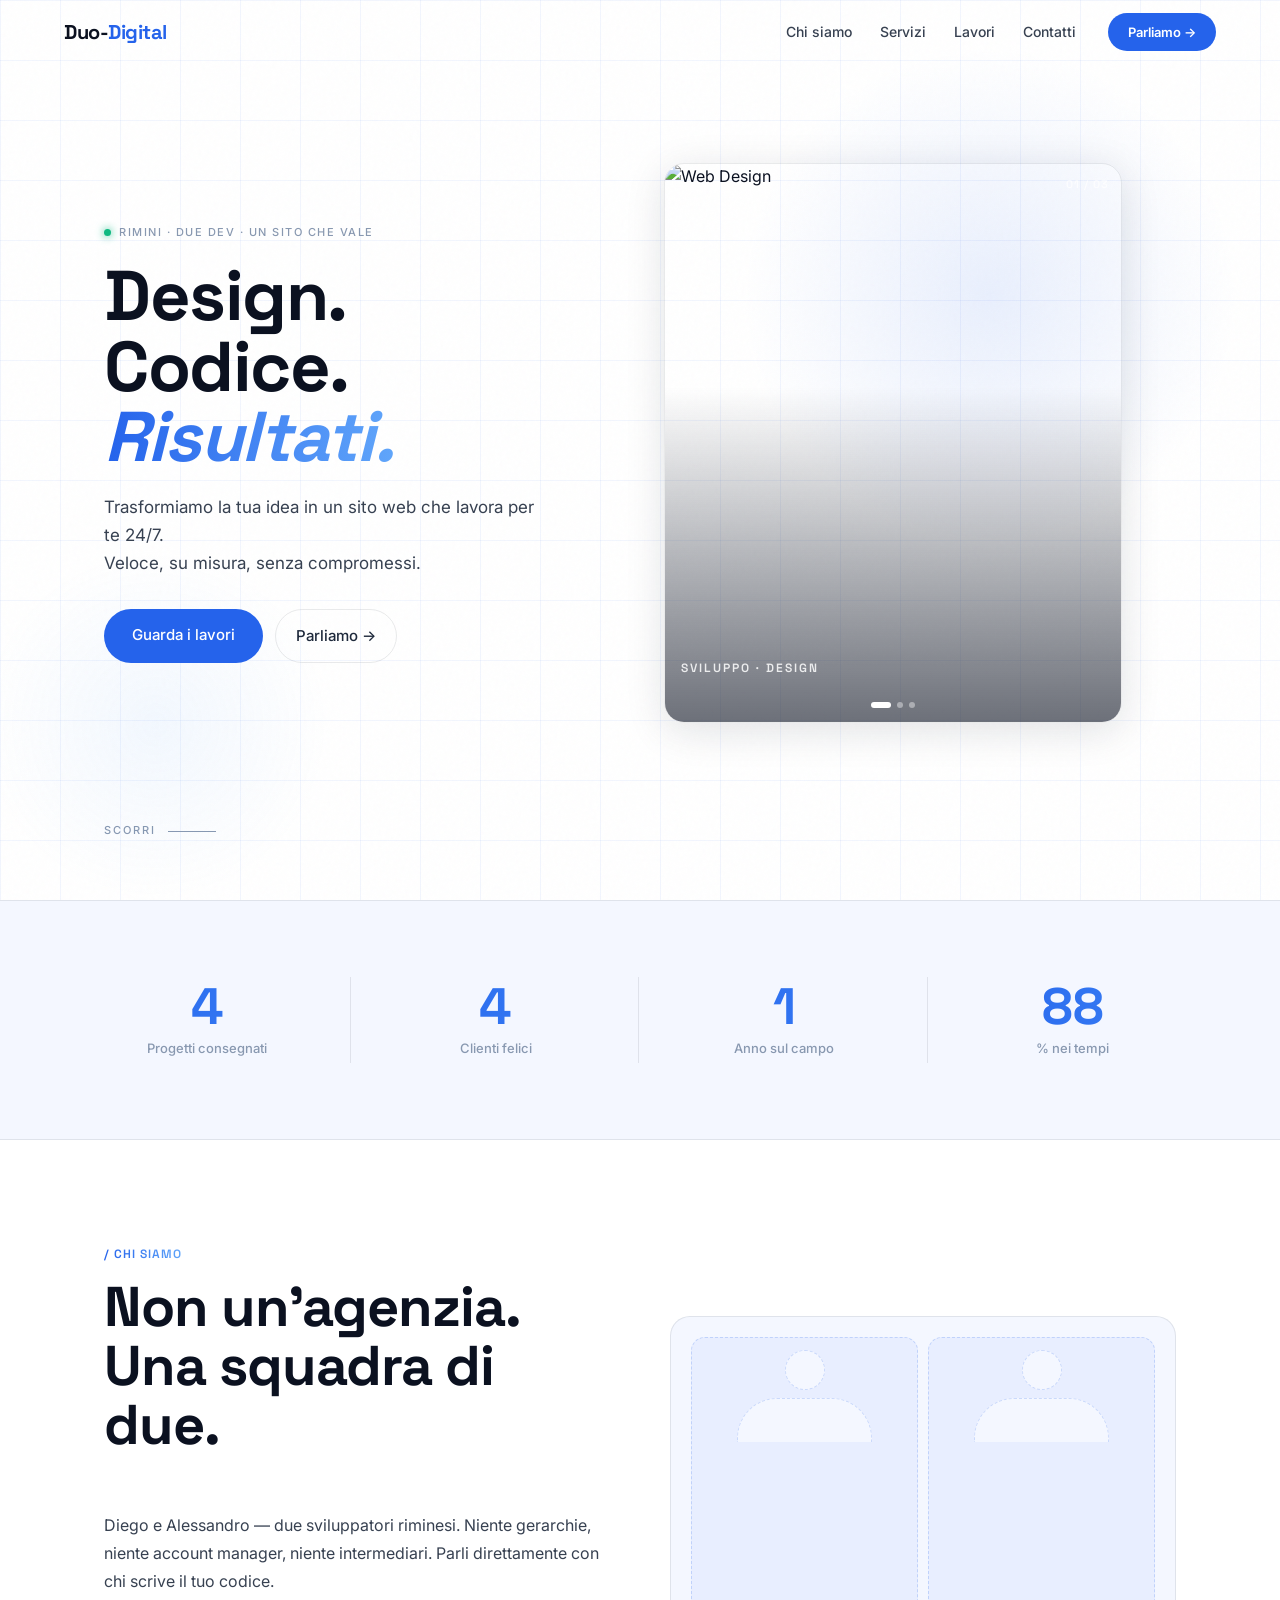
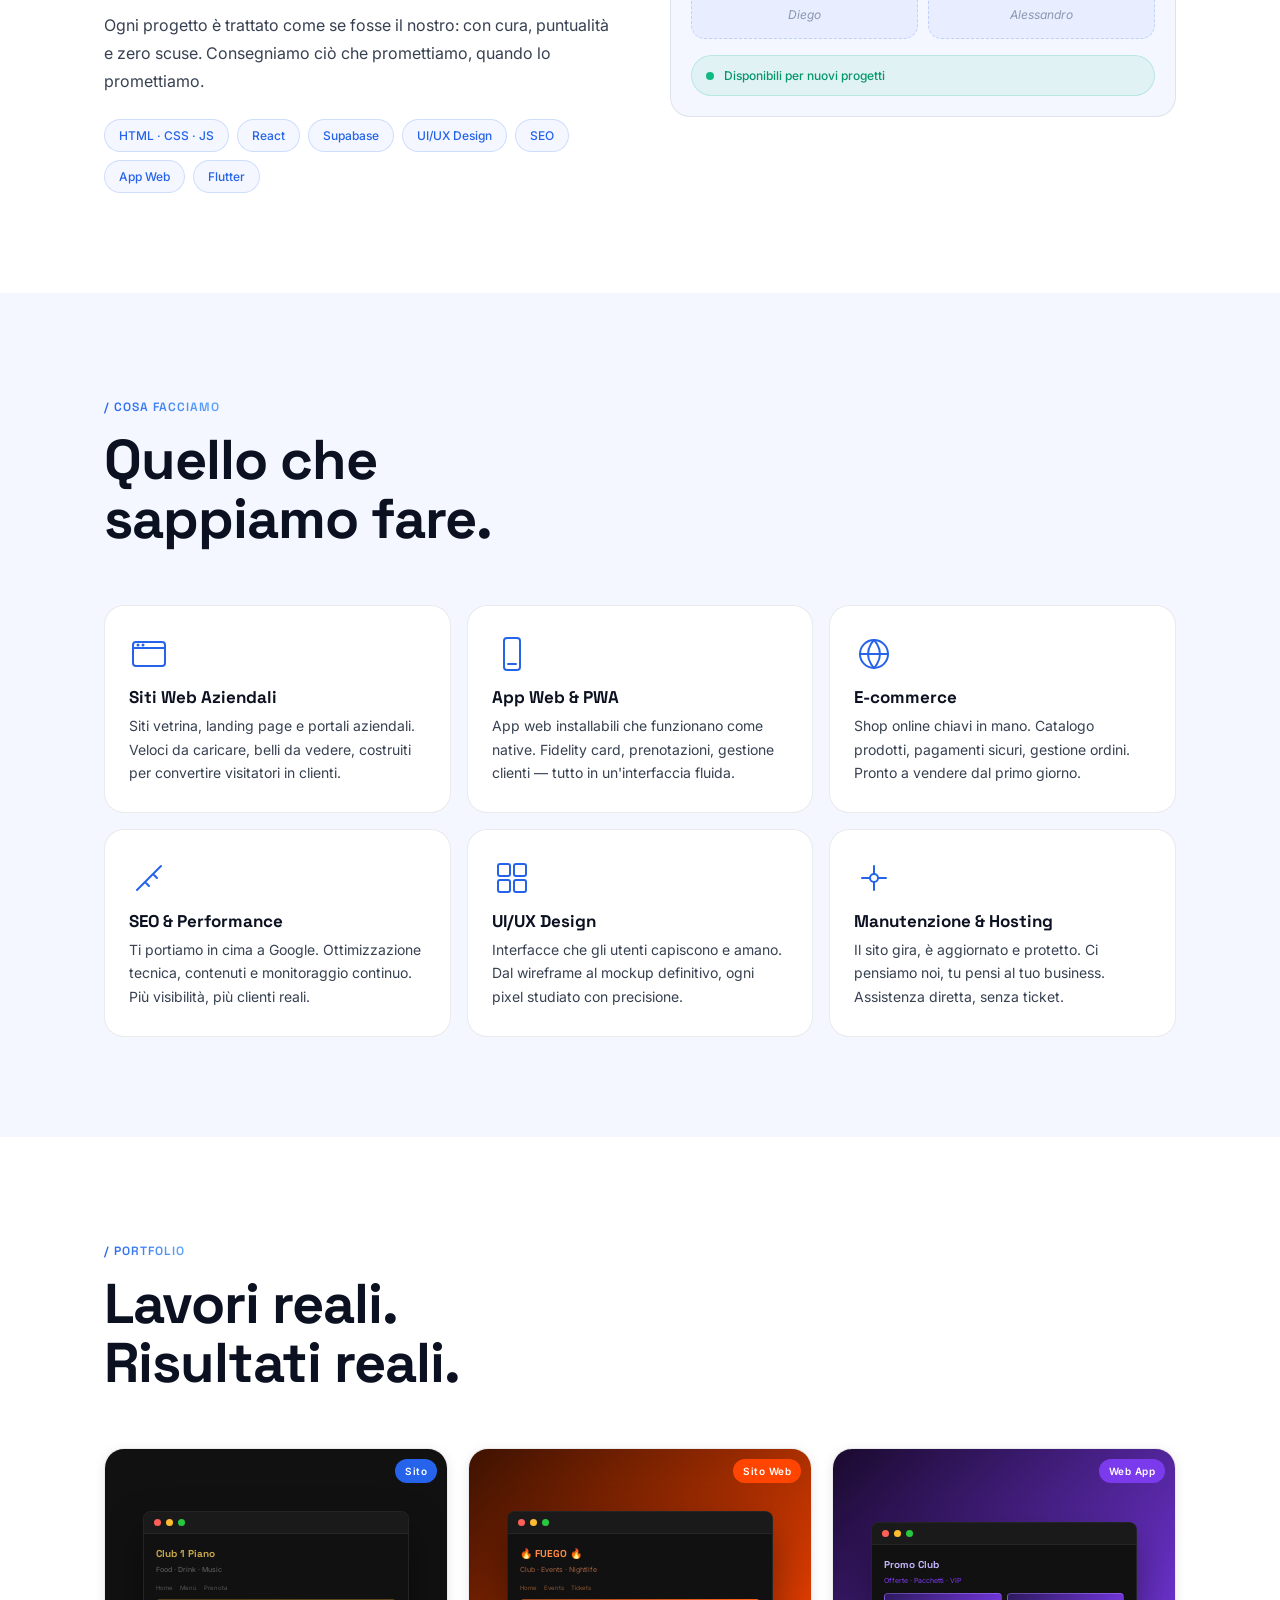
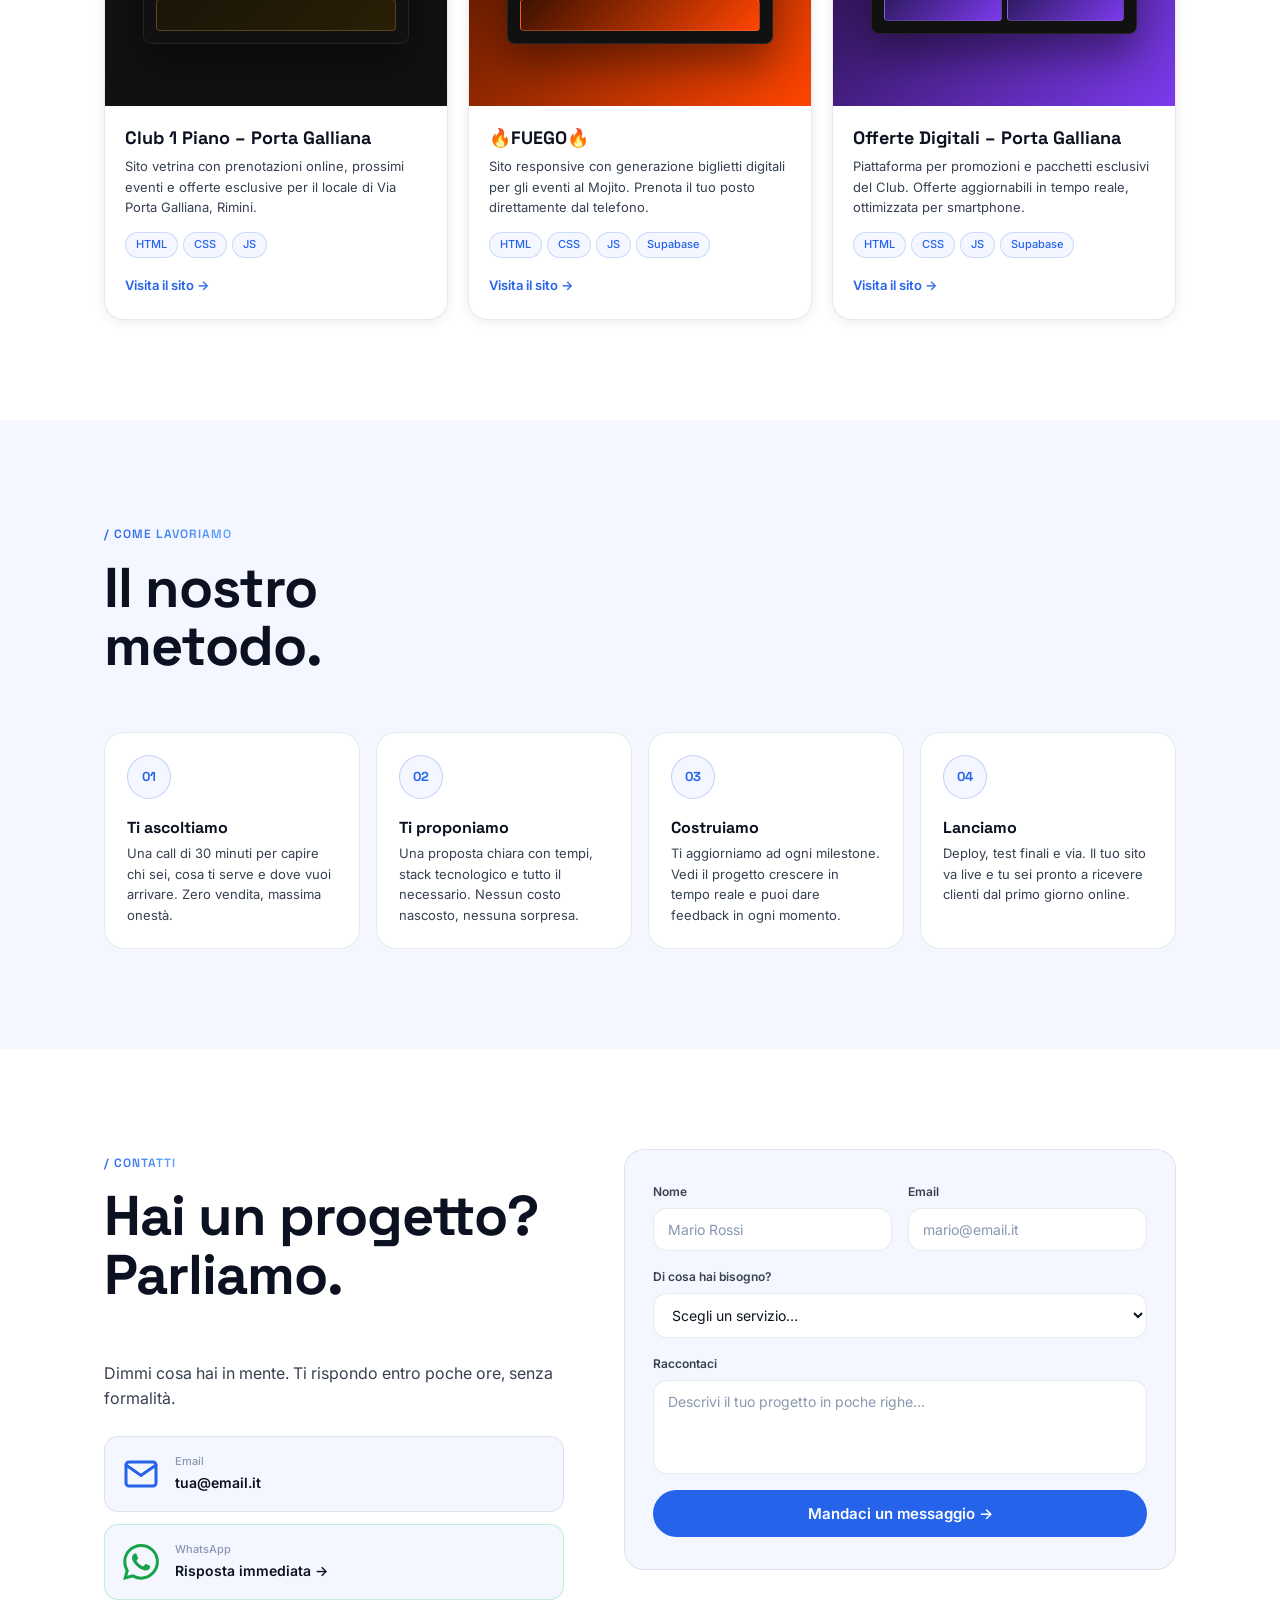
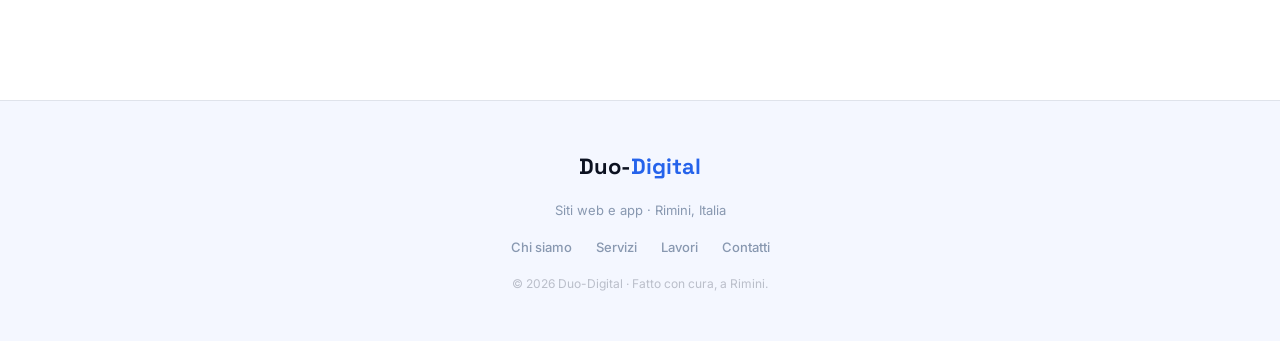
==== commit 0df1fcbc: "Remove Supabase tag and add 5th menu delay Remove the Supabase entry from the Club 1 Piano project t" ====
--- a/index.html
+++ b/index.html
@@ -249,7 +249,7 @@
         <div class="work-info">
           <h3>Club 1 Piano – Porta Galliana</h3>
           <p>Sito vetrina con prenotazioni online, prossimi eventi e offerte esclusive per il locale di Via Porta Galliana, Rimini.</p>
-          <div class="work-stack"><span>HTML</span><span>CSS</span><span>JS</span><span>Supabase</span></div>
+          <div class="work-stack"><span>HTML</span><span>CSS</span><span>JS</span></div>
           <a href="https://www.portagalliana-clubprimopiano.com" target="_blank" class="work-link">Visita il sito →</a>
         </div>
       </div>
--- a/style.css
+++ b/style.css
@@ -246,6 +246,7 @@
 .mobile-menu.open .mm-links a:nth-child(2) { animation-delay: 0.10s; }
 .mobile-menu.open .mm-links a:nth-child(3) { animation-delay: 0.14s; }
 .mobile-menu.open .mm-links a:nth-child(4) { animation-delay: 0.18s; }
+.mobile-menu.open .mm-links a:nth-child(5) { animation-delay: 0.22s; }
 
 /* Footer inside menu */
 .mm-footer {
@@ -1258,3 +1259,4 @@
   .about-card-photo { grid-template-columns: 1fr; }
   .about-photo-placeholder { aspect-ratio: 16/9; }
 }
+
